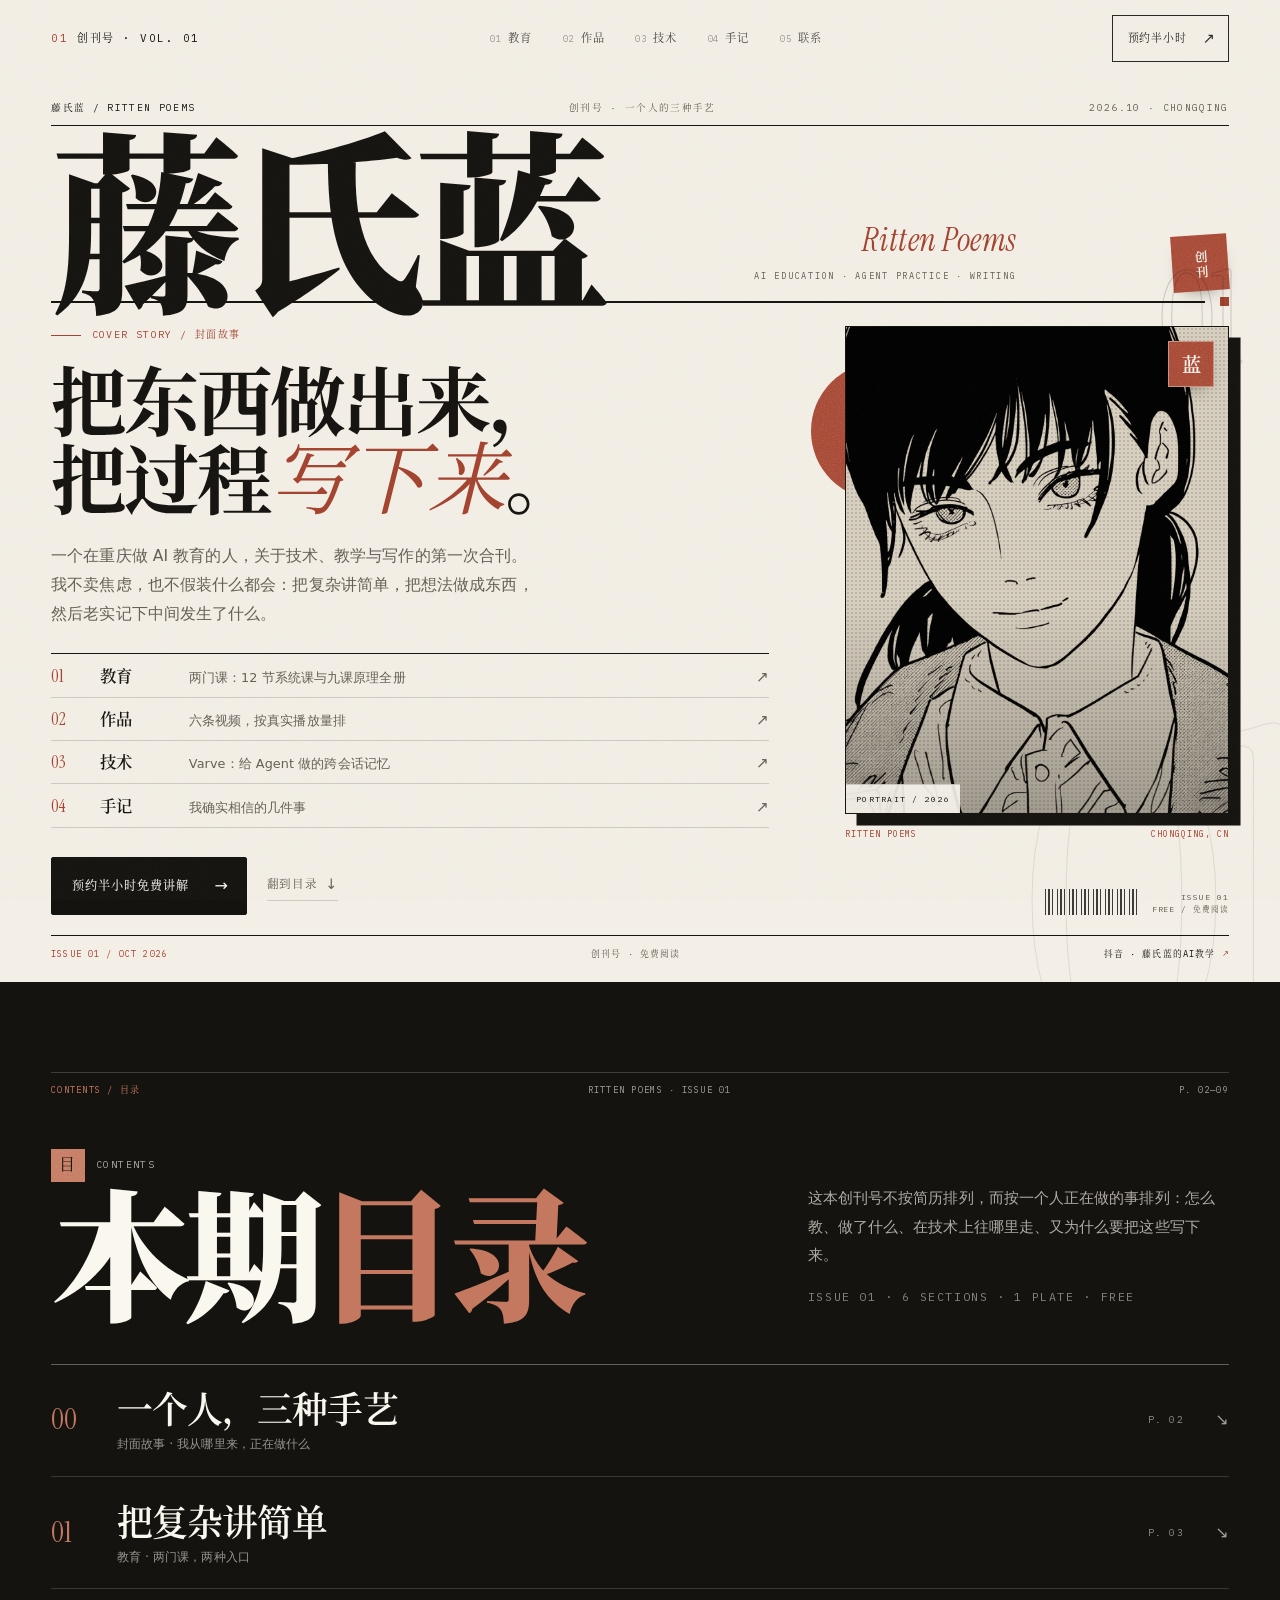
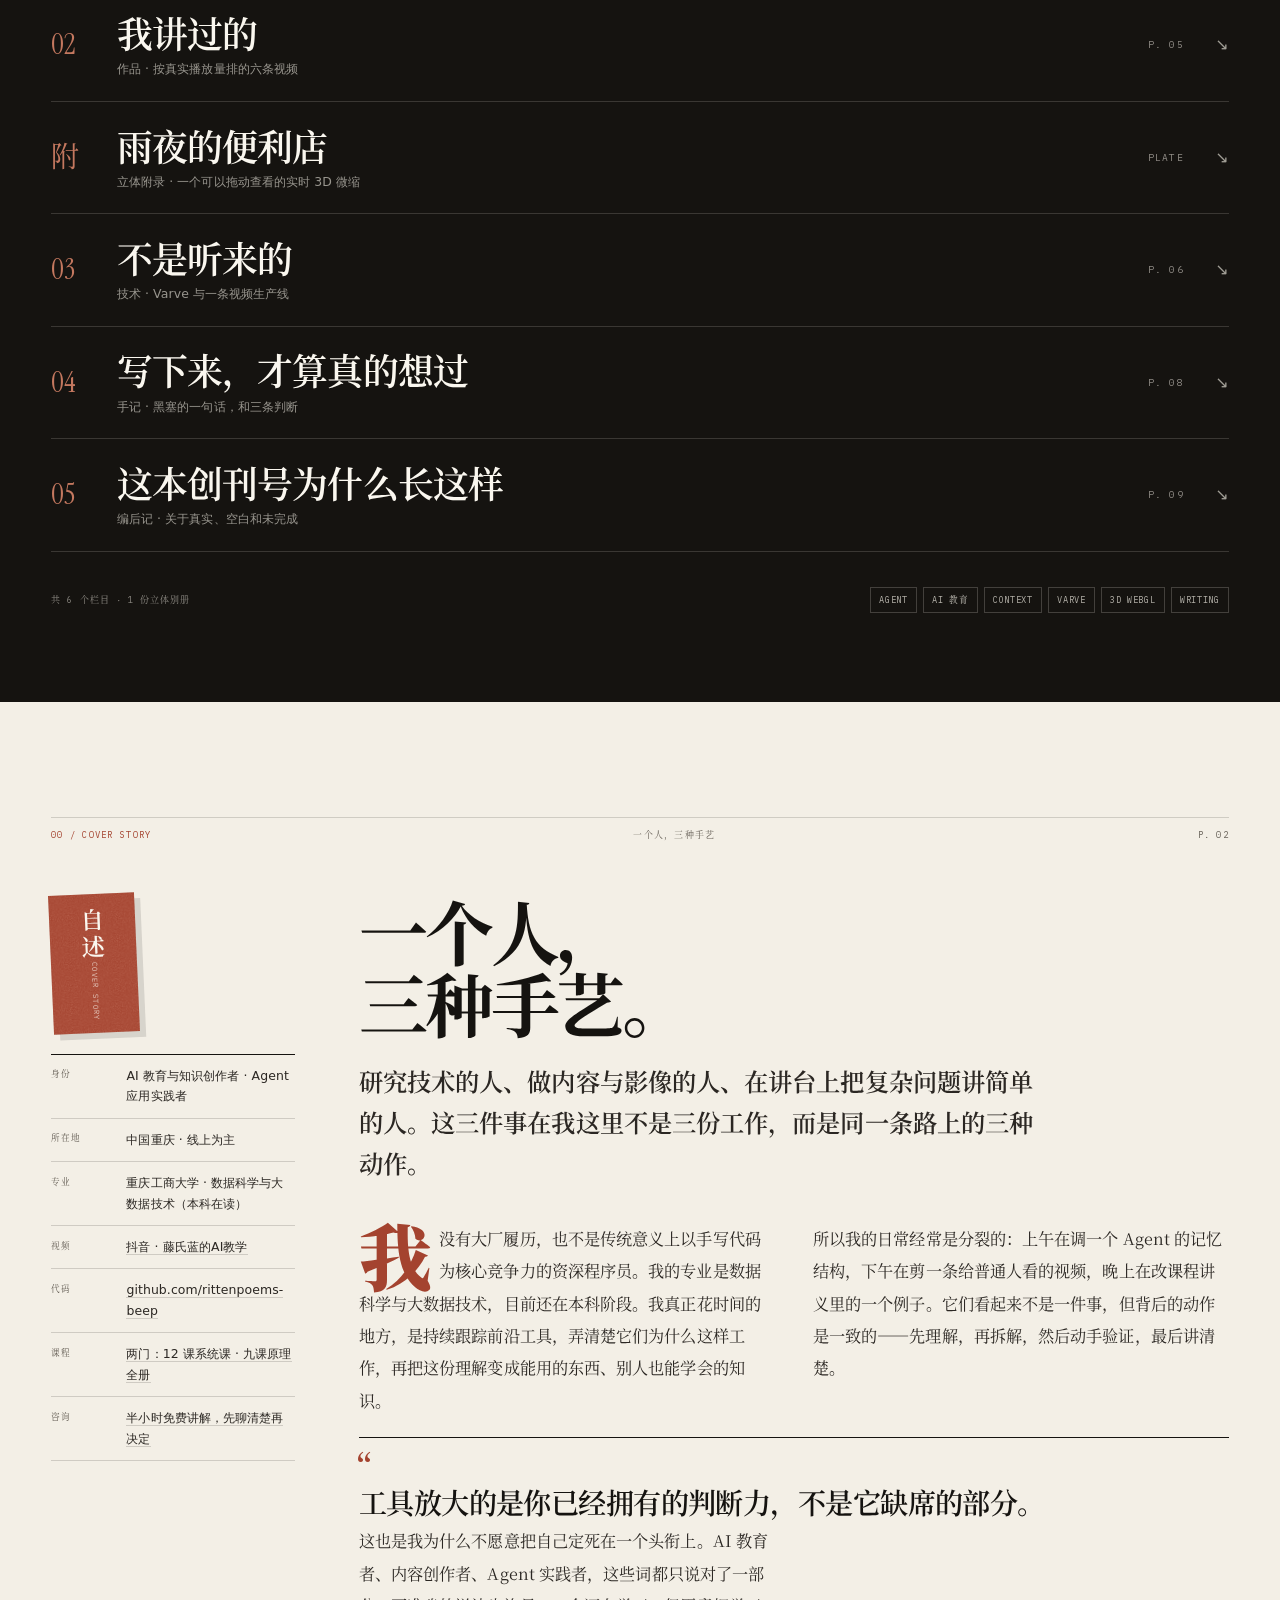
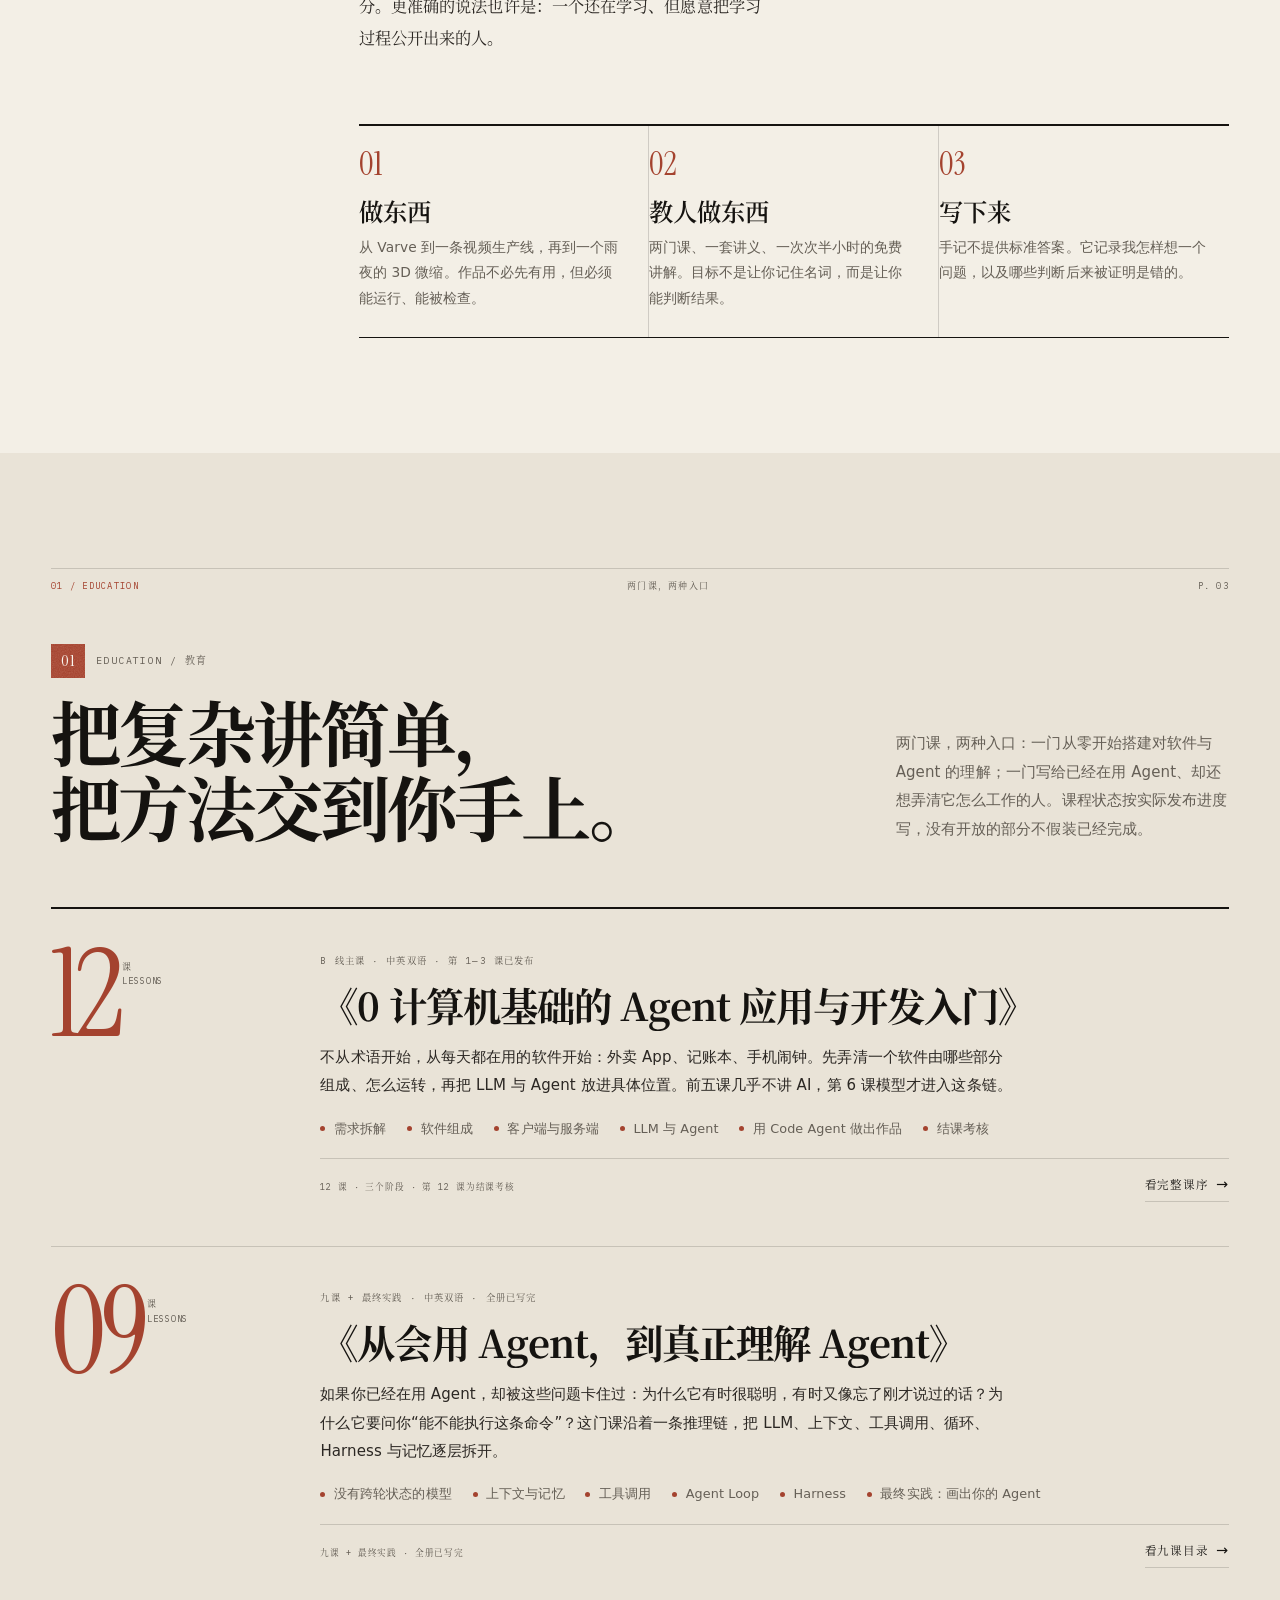
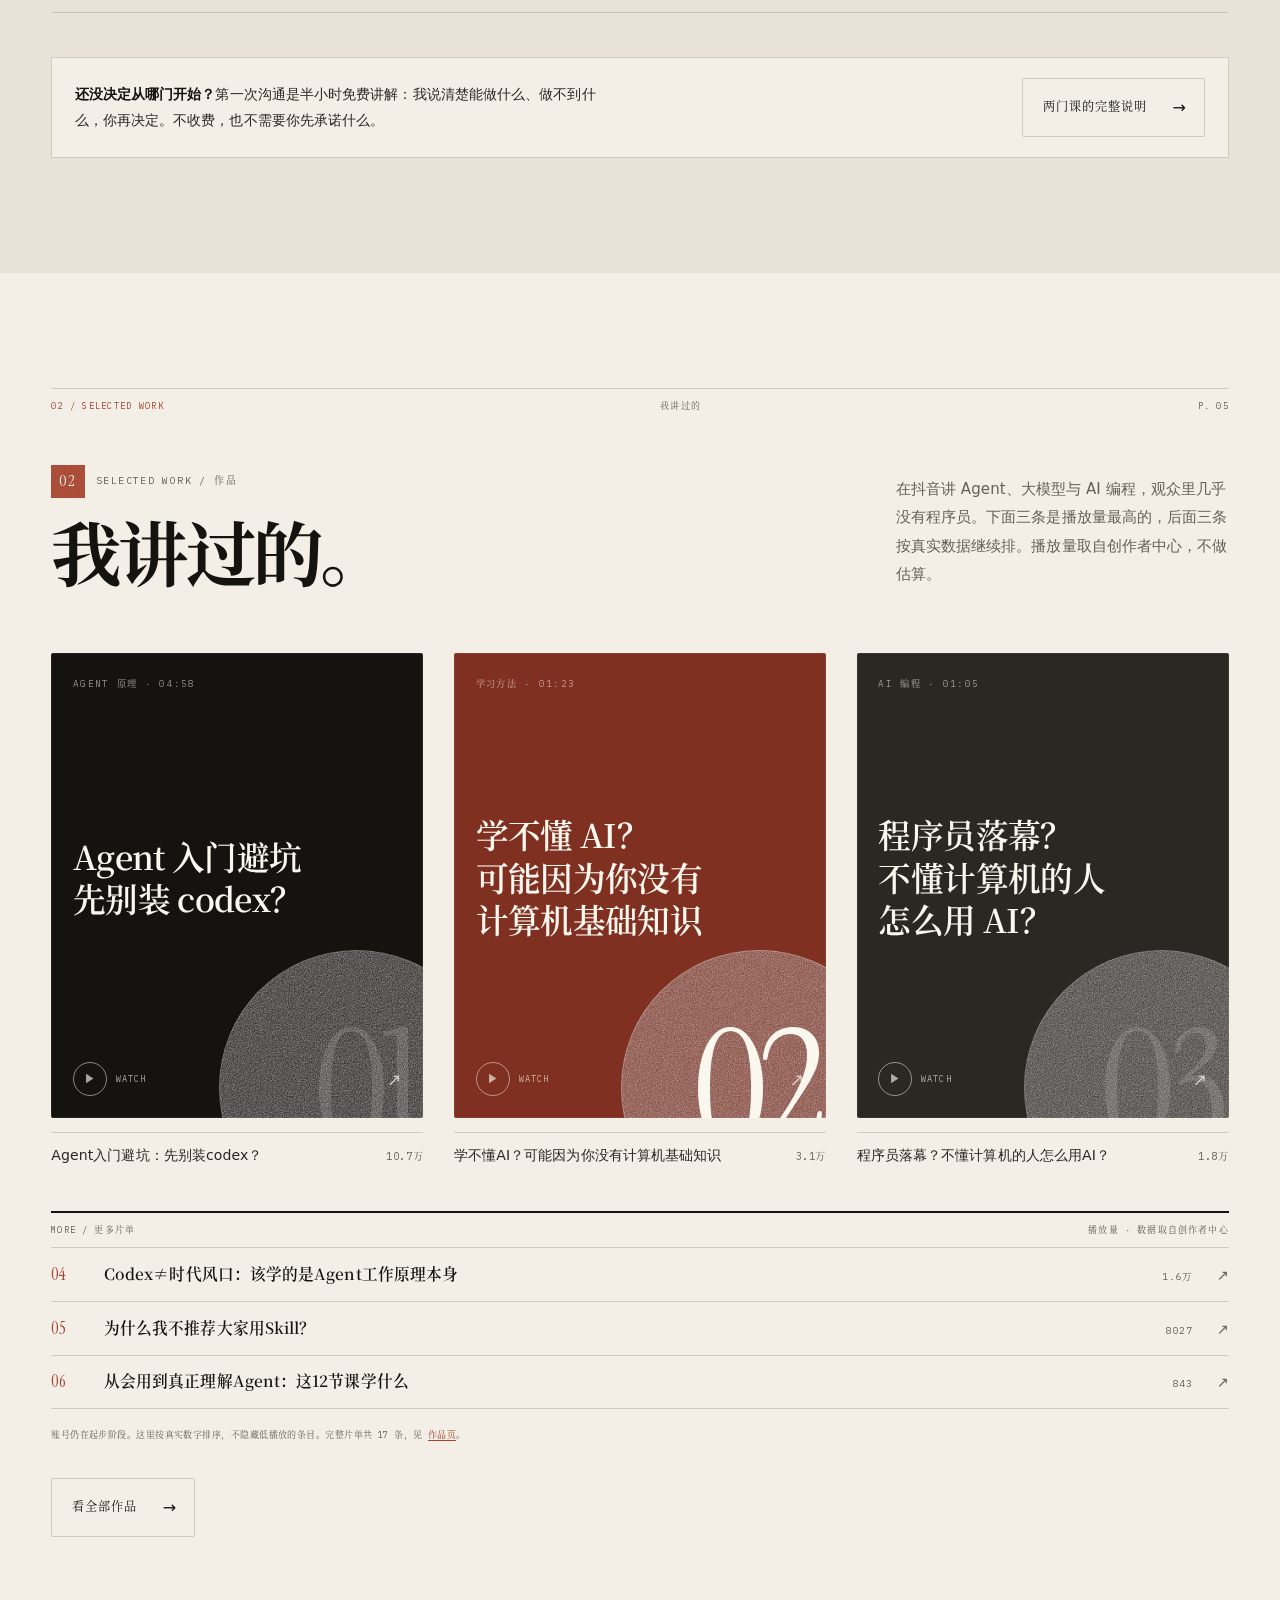
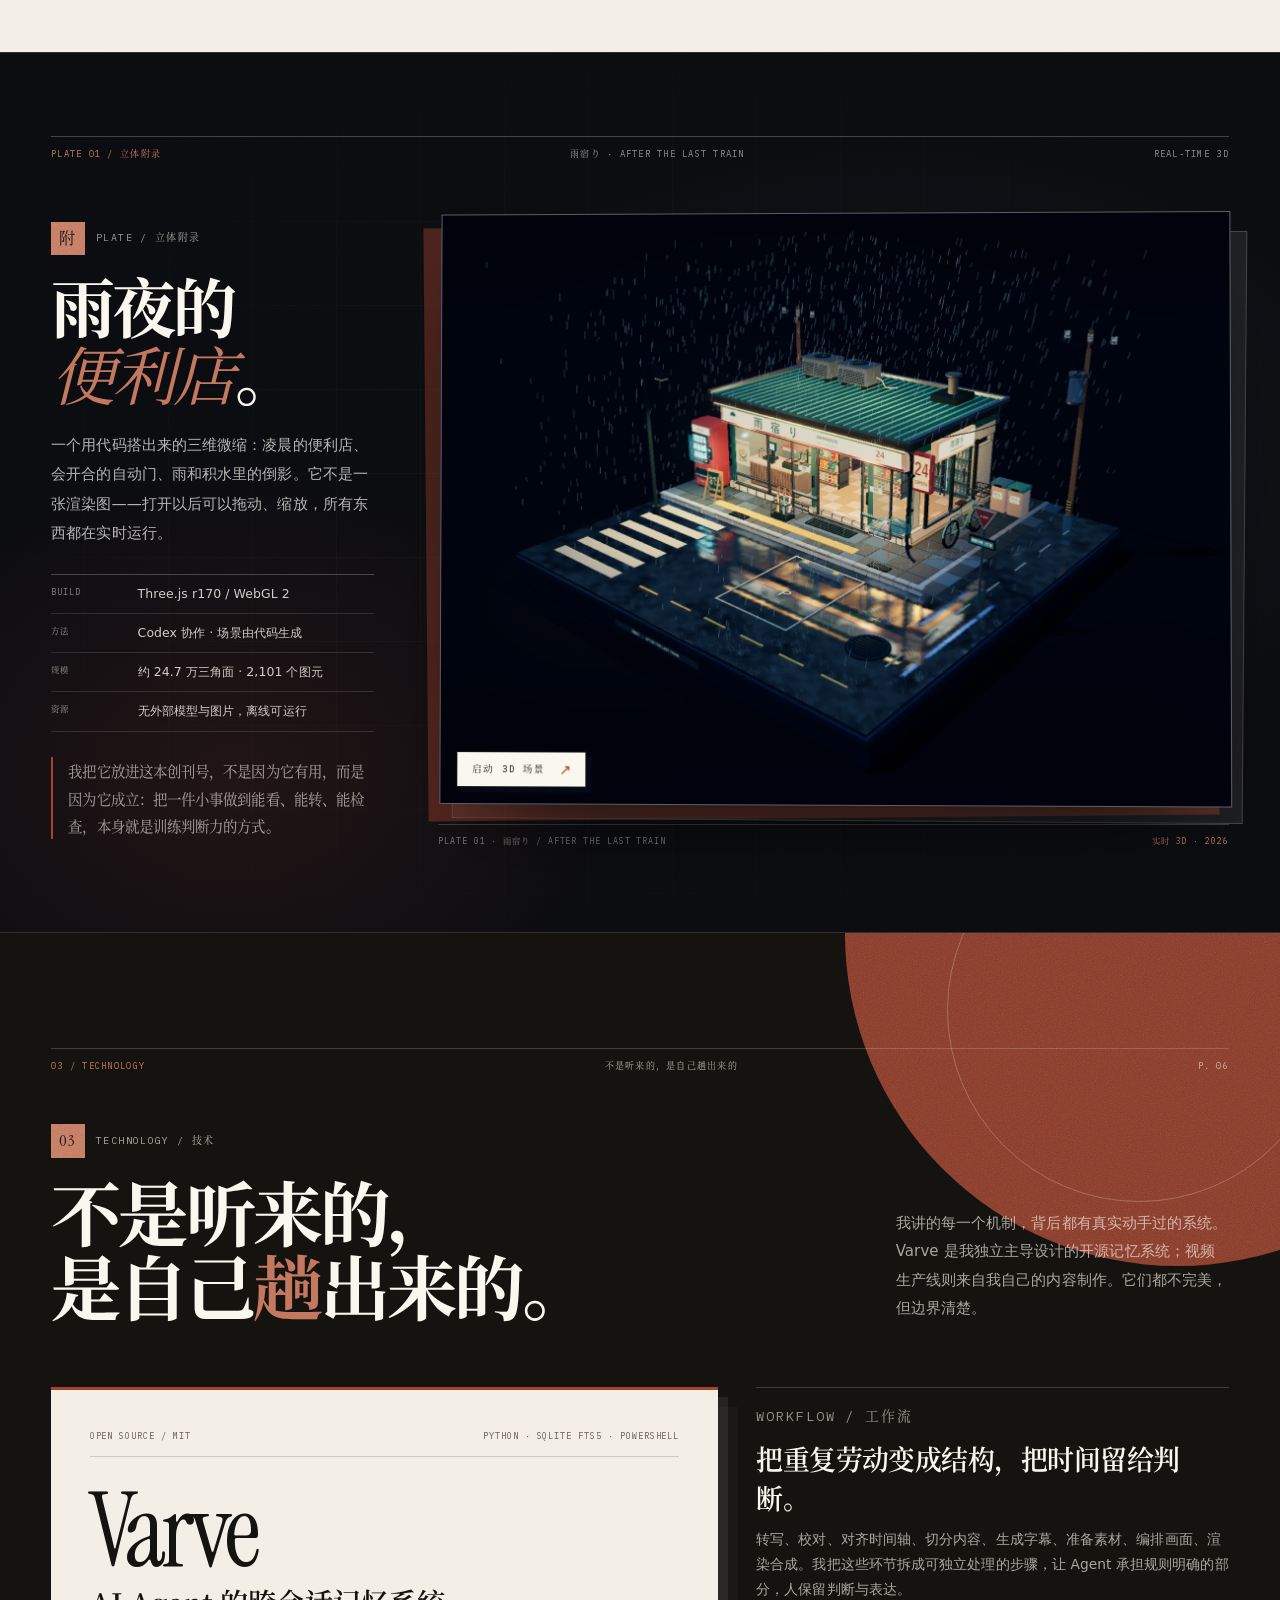
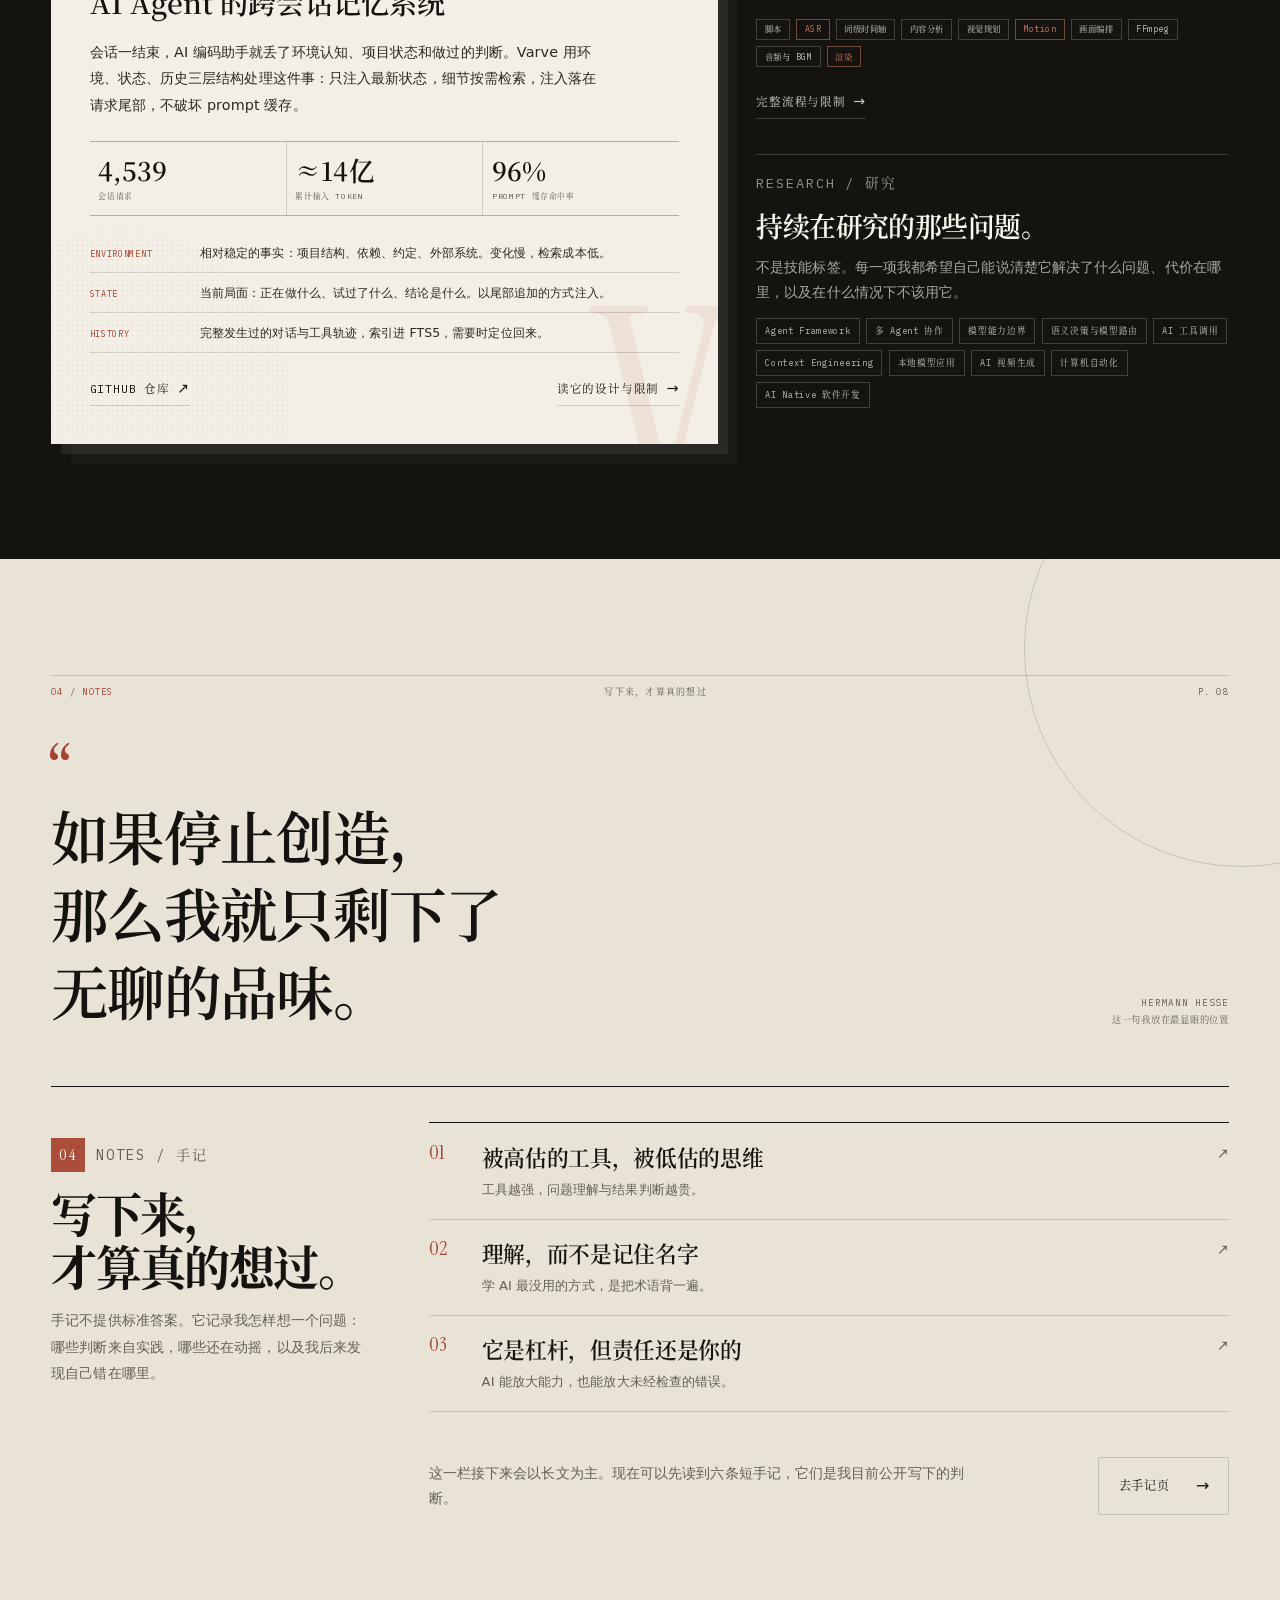
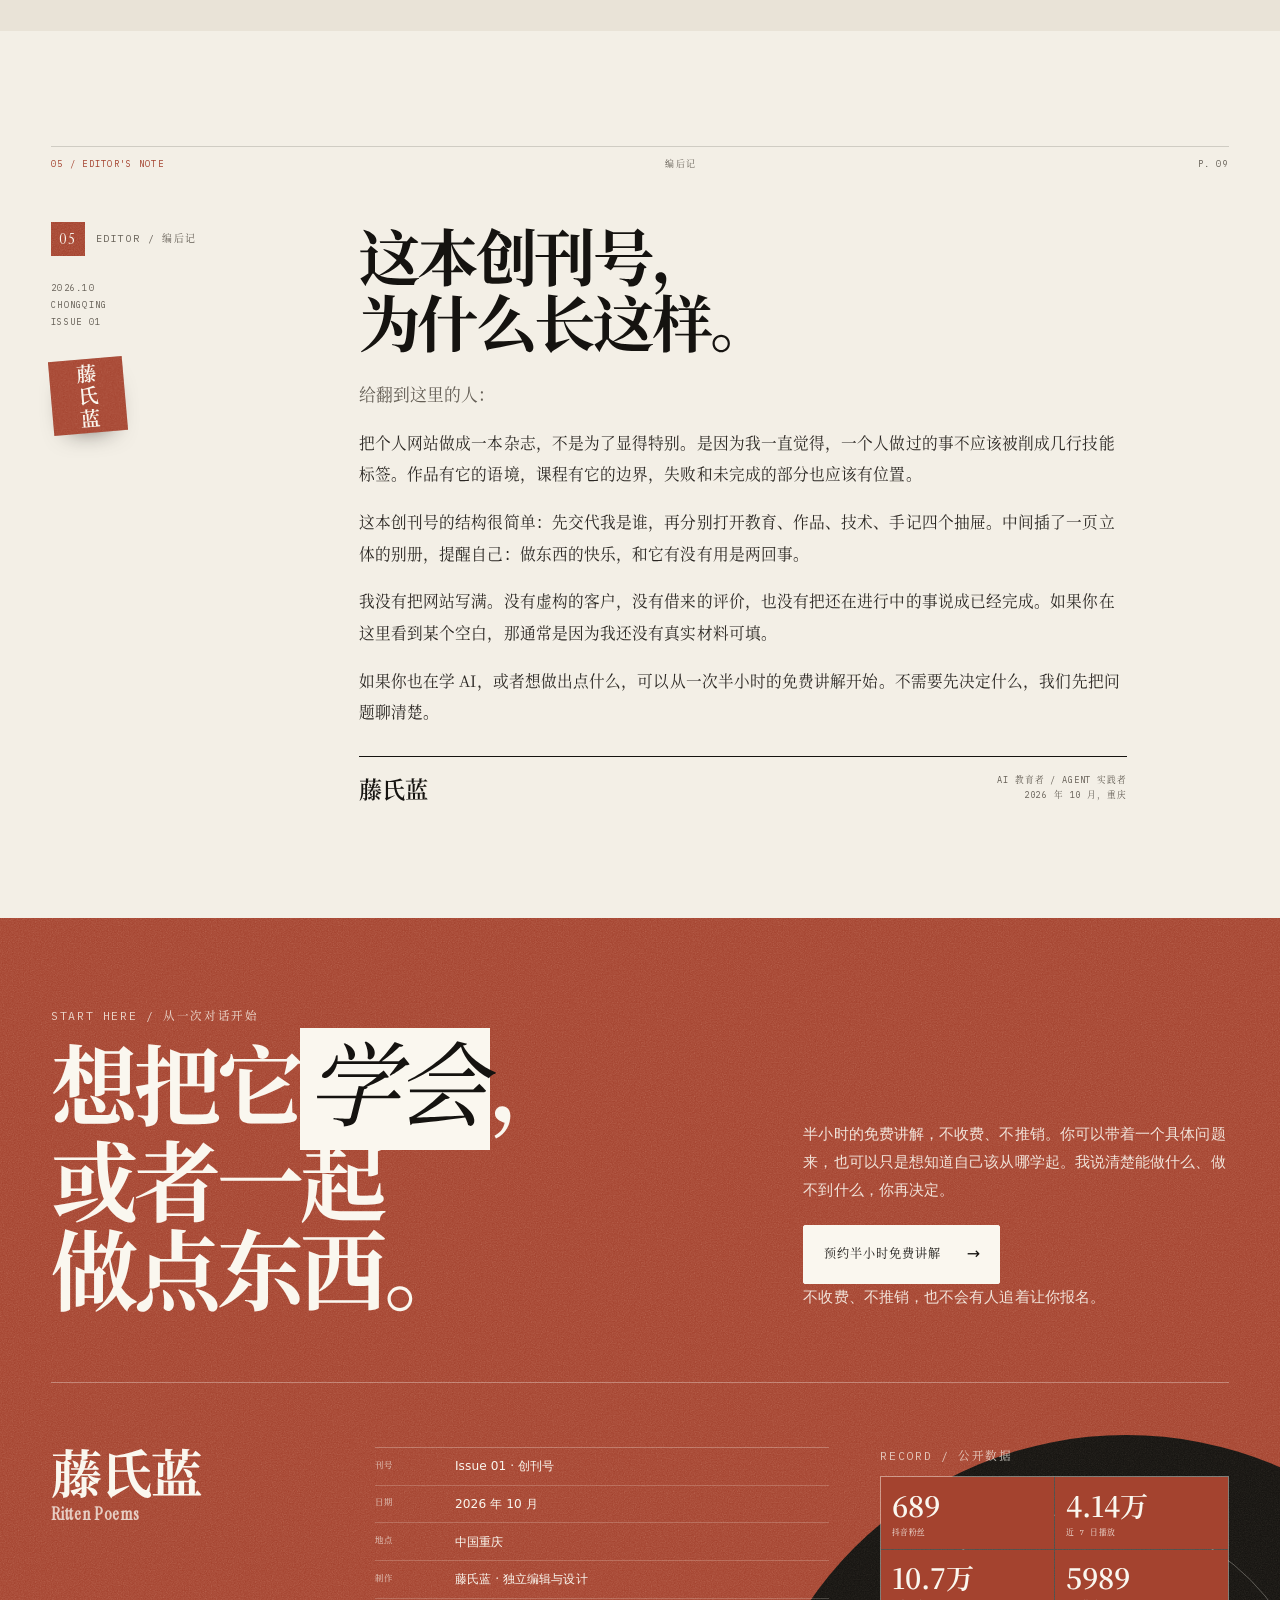
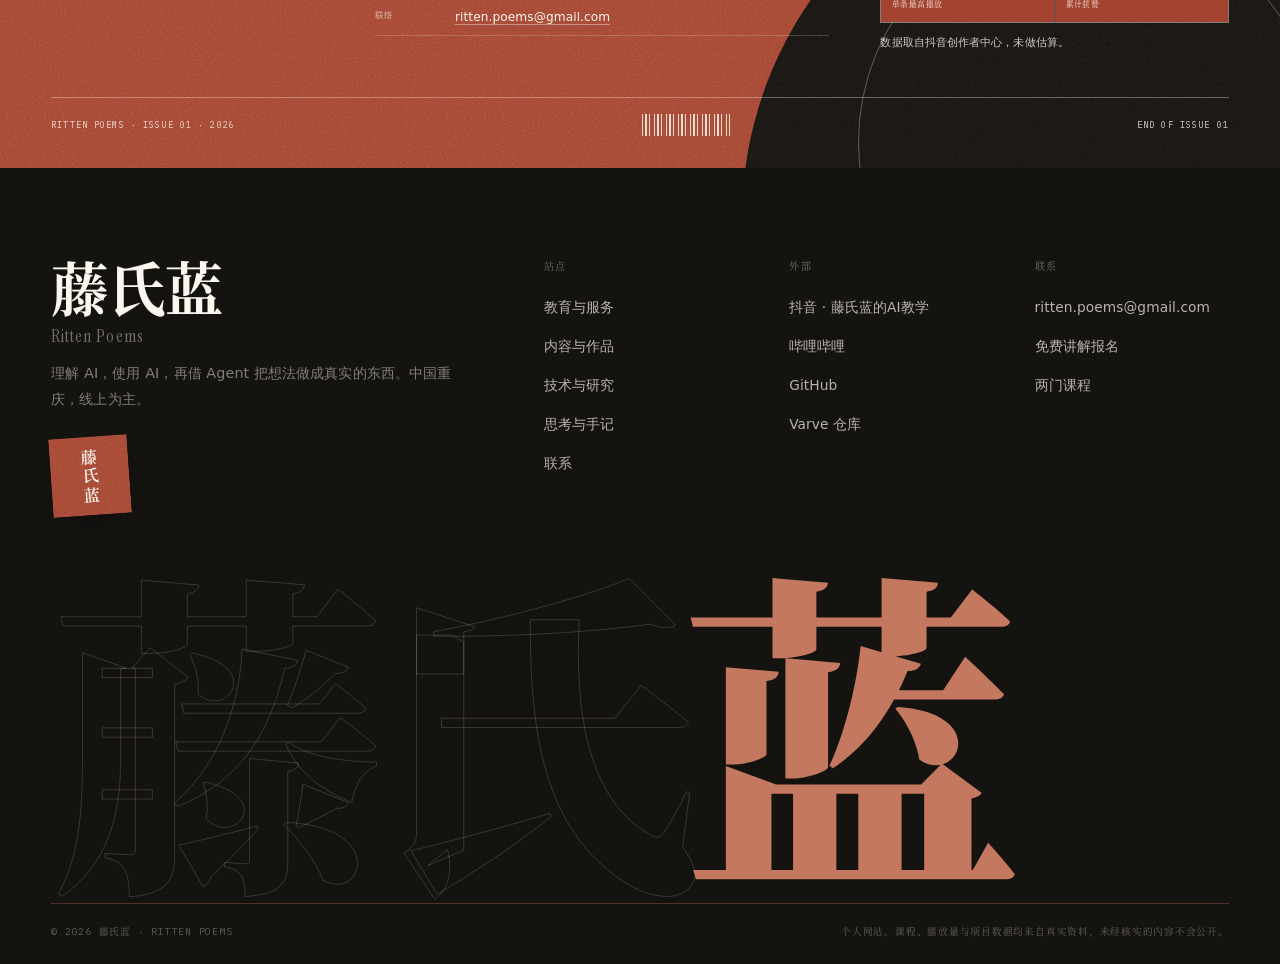
==== web/index.html @ f220463d "创刊号上线：公开站点源码、字体工程与制作方法论" ====
<!DOCTYPE html>
<html lang="zh-CN">
<head>
<meta charset="utf-8">
<meta name="viewport" content="width=device-width, initial-scale=1">
<title>藤氏蓝 · 创刊号｜把东西做出来，把过程写下来</title>
<meta name="description" content="藤氏蓝（Ritten Poems）创刊号：一个在重庆做 AI 教育的人，关于技术、教学与写作的第一次合刊。两门 Agent 课程、真实作品、开源记忆系统 Varve，以及一个可以拖动查看的 3D 微缩别册。">
<meta name="theme-color" content="#f3efe6">
<meta property="og:title" content="藤氏蓝 · 创刊号｜把东西做出来，把过程写下来">
<meta property="og:description" content="技术、教学与写作的第一次合刊。免费阅读。">
<meta property="og:type" content="website">
<link rel="icon" href="favicon.svg" type="image/svg+xml">
<link rel="stylesheet" href="css/site.css">
<link rel="stylesheet" href="css/issue.css">
<script>document.documentElement.className += " js";</script>
<script src="js/site.js" defer></script>
</head>
<body data-issue="01">

<a class="skip" href="#main">跳到正文</a>
<div class="progress" data-progress aria-hidden="true"></div>

<header class="site-head" data-head>
  <div class="site-head__in">
    <span class="site-head__issue" aria-hidden="true"><b>01</b><span>创刊号 · Vol. 01</span></span>
    <a class="wordmark" href="index.html" aria-label="藤氏蓝 · Ritten Poems 首页">
      <svg class="wordmark__mark" viewBox="0 0 64 64" aria-hidden="true"><rect width="64" height="64" fill="#151310"/><rect x="12" y="19" width="40" height="4" fill="#f3efe6"/><rect x="12" y="29" width="30" height="4" fill="#c4785f"/><rect x="12" y="39" width="20" height="4" fill="#c4785f"/><circle cx="48" cy="45" r="5" fill="#a4432f"/></svg>
      <span class="wordmark__txt"><span class="wordmark__cn">藤氏蓝</span><span class="wordmark__en">Ritten Poems</span></span>
    </a>
    <nav class="nav" aria-label="主导航">
      <a href="teach.html"><i>01</i>教育</a>
      <a href="works.html"><i>02</i>作品</a>
      <a href="tech.html"><i>03</i>技术</a>
      <a href="notes.html"><i>04</i>手记</a>
      <a href="contact.html"><i>05</i>联系</a>
    </nav>
    <a class="head-cta" href="contact.html#free">预约半小时 <span class="arw">↗</span></a>
    <button class="nav__toggle" data-nav-toggle aria-expanded="false" aria-controls="mobile-menu"><span></span><span class="nav__toggle-label">目录</span></button>
  </div>
</header>

<div class="mobile-menu" id="mobile-menu" aria-hidden="true">
  <nav aria-label="移动端导航">
    <a class="mm-link" href="teach.html"><i>01</i>教育与服务</a>
    <a class="mm-link" href="works.html"><i>02</i>内容与作品</a>
    <a class="mm-link" href="tech.html"><i>03</i>技术与研究</a>
    <a class="mm-link" href="notes.html"><i>04</i>思考与手记</a>
    <a class="mm-link" href="contact.html"><i>05</i>联系</a>
  </nav>
  <div class="mobile-menu__foot mono">
    <span>Chongqing, CN</span>
    <a href="contact.html#free">预约免费讲解 ↗</a>
  </div>
</div>

<main id="main">

  <!-- ================= COVER ================= -->
  <section class="issue-cover" aria-label="创刊号封面" data-cover>
    <span class="issue-cover__ghost" aria-hidden="true" data-cover-ghost>01</span>
    <span class="issue-cover__spine" aria-hidden="true">Ritten Poems · Issue 01 · Chongqing · AI Education · Agent Practice</span>
    <div class="shell">
      <div class="issue-cover__in">
        <div class="issue-cover__top">
          <span>藤氏蓝 / Ritten Poems</span>
          <span class="issue-cover__top-mid">创刊号 · 一个人的三种手艺</span>
          <span>2026.10 · Chongqing</span>
        </div>

        <div class="issue-cover__masthead">
          <span class="issue-cover__name">藤氏蓝</span>
          <div class="issue-cover__latin">
            <em>Ritten Poems</em>
            <span>AI Education · Agent Practice · Writing</span>
          </div>
          <span class="issue-cover__seal" aria-hidden="true">创刊</span>
        </div>

        <div class="issue-cover__rule" aria-hidden="true"></div>

        <div class="issue-cover__grid" data-reveal-group>
          <div class="issue-cover__copy" data-reveal>
            <p class="issue-cover__eyebrow">Cover story / 封面故事</p>
            <h1 class="issue-cover__title">把东西做出来，<br>把过程<em>写下来</em>。</h1>
            <p class="issue-cover__lead">一个在重庆做 AI 教育的人，关于技术、教学与写作的第一次合刊。我不卖焦虑，也不假装什么都会：把复杂讲简单，把想法做成东西，然后老实记下中间发生了什么。</p>
          </div>

          <aside class="issue-cover__aside" data-reveal>
            <figure class="issue-cover__portrait">
              <span class="issue-cover__portrait-no" aria-hidden="true">01</span>
              <div class="issue-cover__frame">
                <img src="assets/avatar.jpg" alt="藤氏蓝的黑白漫画风格头像" width="720" height="720" fetchpriority="high" decoding="async">
                <span class="issue-cover__portrait-seal" aria-hidden="true">蓝</span>
                <span class="issue-cover__portrait-tag">Portrait / 2026</span>
              </div>
              <figcaption><span>Ritten Poems</span><span>Chongqing, CN</span></figcaption>
            </figure>
            <div class="issue-cover__barcode" aria-hidden="true">
              <span class="bars"></span>
              <span class="no">Issue 01<br>Free / 免费阅读</span>
            </div>
          </aside>

          <div class="issue-cover__lines" data-reveal>
            <a class="cover-line" href="#teaching">
              <span>01</span><strong>教育</strong><em>两门课：12 节系统课与九课原理全册</em><b>↗</b>
            </a>
            <a class="cover-line" href="#works">
              <span>02</span><strong>作品</strong><em>六条视频，按真实播放量排</em><b>↗</b>
            </a>
            <a class="cover-line" href="#tech">
              <span>03</span><strong>技术</strong><em>Varve：给 Agent 做的跨会话记忆</em><b>↗</b>
            </a>
            <a class="cover-line" href="#notes">
              <span>04</span><strong>手记</strong><em>我确实相信的几件事</em><b>↗</b>
            </a>
          </div>

          <div class="issue-cover__actions" data-reveal>
            <a class="btn" href="contact.html#free">预约半小时免费讲解 <span class="arw">→</span></a>
            <a class="txtlink" href="#contents">翻到目录 <span class="arw">↓</span></a>
          </div>
        </div>

        <div class="issue-cover__foot">
          <span>Issue 01 / Oct 2026</span>
          <span class="issue-cover__foot-mid">创刊号 · 免费阅读</span>
          <a href="https://www.douyin.com/user/MS4wLjABAAAA21GorSYDQlH0wF6z7R6nnLK7dC2-dkVyIxDOVbX0vnaSavxGAOLrkOw1Rs21O1Dj" target="_blank" rel="noopener">抖音 · 藤氏蓝的AI教学 <i>↗</i></a>
        </div>
      </div>
    </div>
  </section>

  <!-- ================= CONTENTS ================= -->
  <section class="section section--ink issue-contents" id="contents">
    <div class="shell">
      <div class="issue-folio"><span>Contents / 目录</span><span>Ritten Poems · Issue 01</span><span>P. 02—09</span></div>

      <div class="issue-contents__head">
        <div>
          <p class="issue-label"><span>目</span>Contents</p>
          <h2 class="issue-contents__title">本期<span>目录</span></h2>
        </div>
        <p class="issue-contents__note">这本创刊号不按简历排列，而按一个人正在做的事排列：怎么教、做了什么、在技术上往哪里走、又为什么要把这些写下来。
          <span class="mono">Issue 01 · 6 sections · 1 plate · Free</span>
        </p>
      </div>

      <nav class="issue-toc" aria-label="本期目录">
        <a class="issue-toc__row" href="#about">
          <span class="issue-toc__no">00</span>
          <span class="issue-toc__body"><strong>一个人，三种手艺</strong><em>封面故事 · 我从哪里来，正在做什么</em></span>
          <span class="issue-toc__page">P. 02</span><span class="issue-toc__arw">↘</span>
        </a>
        <a class="issue-toc__row" href="#teaching">
          <span class="issue-toc__no">01</span>
          <span class="issue-toc__body"><strong>把复杂讲简单</strong><em>教育 · 两门课，两种入口</em></span>
          <span class="issue-toc__page">P. 03</span><span class="issue-toc__arw">↘</span>
        </a>
        <a class="issue-toc__row" href="#works">
          <span class="issue-toc__no">02</span>
          <span class="issue-toc__body"><strong>我讲过的</strong><em>作品 · 按真实播放量排的六条视频</em></span>
          <span class="issue-toc__page">P. 05</span><span class="issue-toc__arw">↘</span>
        </a>
        <a class="issue-toc__row" href="#plate">
          <span class="issue-toc__no">附</span>
          <span class="issue-toc__body"><strong>雨夜的便利店</strong><em>立体附录 · 一个可以拖动查看的实时 3D 微缩</em></span>
          <span class="issue-toc__page">PLATE</span><span class="issue-toc__arw">↘</span>
        </a>
        <a class="issue-toc__row" href="#tech">
          <span class="issue-toc__no">03</span>
          <span class="issue-toc__body"><strong>不是听来的</strong><em>技术 · Varve 与一条视频生产线</em></span>
          <span class="issue-toc__page">P. 06</span><span class="issue-toc__arw">↘</span>
        </a>
        <a class="issue-toc__row" href="#notes">
          <span class="issue-toc__no">04</span>
          <span class="issue-toc__body"><strong>写下来，才算真的想过</strong><em>手记 · 黑塞的一句话，和三条判断</em></span>
          <span class="issue-toc__page">P. 08</span><span class="issue-toc__arw">↘</span>
        </a>
        <a class="issue-toc__row" href="#editor">
          <span class="issue-toc__no">05</span>
          <span class="issue-toc__body"><strong>这本创刊号为什么长这样</strong><em>编后记 · 关于真实、空白和未完成</em></span>
          <span class="issue-toc__page">P. 09</span><span class="issue-toc__arw">↘</span>
        </a>
      </nav>

      <div class="issue-contents__foot">
        <span>共 6 个栏目 · 1 份立体别册</span>
        <ul class="issue-tags" aria-label="本期关键词">
          <li>Agent</li><li>AI 教育</li><li>Context</li><li>Varve</li><li>3D WebGL</li><li>Writing</li>
        </ul>
      </div>
    </div>
  </section>

  <!-- ================= COVER STORY ================= -->
  <section class="section issue-story" id="about">
    <div class="shell">
      <div class="issue-folio"><span>00 / Cover story</span><span>一个人，三种手艺</span><span>P. 02</span></div>

      <div class="issue-story__grid">
        <aside class="issue-story__side">
          <div class="issue-story__tag" aria-hidden="true"><span>自述</span><i>COVER STORY</i></div>
          <dl class="issue-story__facts">
            <div><dt>身份</dt><dd>AI 教育与知识创作者 · Agent 应用实践者</dd></div>
            <div><dt>所在地</dt><dd>中国重庆 · 线上为主</dd></div>
            <div><dt>专业</dt><dd>重庆工商大学 · 数据科学与大数据技术（本科在读）</dd></div>
            <div><dt>视频</dt><dd><a href="https://www.douyin.com/user/MS4wLjABAAAA21GorSYDQlH0wF6z7R6nnLK7dC2-dkVyIxDOVbX0vnaSavxGAOLrkOw1Rs21O1Dj" target="_blank" rel="noopener">抖音 · 藤氏蓝的AI教学</a></dd></div>
            <div><dt>代码</dt><dd><a href="https://github.com/rittenpoems-beep" target="_blank" rel="noopener">github.com/rittenpoems-beep</a></dd></div>
            <div><dt>课程</dt><dd><a href="teach.html#course">两门：12 课系统课 · 九课原理全册</a></dd></div>
            <div><dt>咨询</dt><dd><a href="contact.html#free">半小时免费讲解，先聊清楚再决定</a></dd></div>
          </dl>
        </aside>

        <div class="issue-story__main">
          <h2>一个人，<br>三种手艺。</h2>
          <p class="issue-story__lead">研究技术的人、做内容与影像的人、在讲台上把复杂问题讲简单的人。这三件事在我这里不是三份工作，而是同一条路上的三种动作。</p>

          <div class="issue-story__body">
            <p>我没有大厂履历，也不是传统意义上以手写代码为核心竞争力的资深程序员。我的专业是数据科学与大数据技术，目前还在本科阶段。我真正花时间的地方，是持续跟踪前沿工具，弄清楚它们为什么这样工作，再把这份理解变成能用的东西、别人也能学会的知识。</p>
            <p>所以我的日常经常是分裂的：上午在调一个 Agent 的记忆结构，下午在剪一条给普通人看的视频，晚上在改课程讲义里的一个例子。它们看起来不是一件事，但背后的动作是一致的——先理解，再拆解，然后动手验证，最后讲清楚。</p>
            <blockquote>工具放大的是你已经拥有的判断力，不是它缺席的部分。</blockquote>
            <p>这也是我为什么不愿意把自己定死在一个头衔上。AI 教育者、内容创作者、Agent 实践者，这些词都只说对了一部分。更准确的说法也许是：一个还在学习、但愿意把学习过程公开出来的人。</p>
          </div>

          <div class="issue-story__crafts">
            <div class="craft">
              <span>01</span>
              <h3>做东西</h3>
              <p>从 Varve 到一条视频生产线，再到一个雨夜的 3D 微缩。作品不必先有用，但必须能运行、能被检查。</p>
            </div>
            <div class="craft">
              <span>02</span>
              <h3>教人做东西</h3>
              <p>两门课、一套讲义、一次次半小时的免费讲解。目标不是让你记住名词，而是让你能判断结果。</p>
            </div>
            <div class="craft">
              <span>03</span>
              <h3>写下来</h3>
              <p>手记不提供标准答案。它记录我怎样想一个问题，以及哪些判断后来被证明是错的。</p>
            </div>
          </div>
        </div>
      </div>
    </div>
  </section>

  <!-- ================= EDUCATION ================= -->
  <section class="section issue-teaching" id="teaching">
    <div class="shell">
      <div class="issue-folio"><span>01 / Education</span><span>两门课，两种入口</span><span>P. 03</span></div>

      <div class="issue-section-head">
        <div>
          <p class="issue-label"><span>01</span>Education / 教育</p>
          <h2>把复杂讲简单，<br>把方法交到你手上。</h2>
        </div>
        <p class="issue-section-head__note">两门课，两种入口：一门从零开始搭建对软件与 Agent 的理解；一门写给已经在用 Agent、却还想弄清它怎么工作的人。课程状态按实际发布进度写，没有开放的部分不假装已经完成。</p>
      </div>

      <div class="issue-courses">
        <article class="issue-course">
          <div class="issue-course__no">12<i>课<br>LESSONS</i></div>
          <div class="issue-course__body">
            <p class="issue-course__meta">B 线主课 · 中英双语 · 第 1—3 课已发布</p>
            <h3>《0 计算机基础的 Agent 应用与开发入门》</h3>
            <p>不从术语开始，从每天都在用的软件开始：外卖 App、记账本、手机闹钟。先弄清一个软件由哪些部分组成、怎么运转，再把 LLM 与 Agent 放进具体位置。前五课几乎不讲 AI，第 6 课模型才进入这条链。</p>
            <ul class="issue-course__points">
              <li>需求拆解</li><li>软件组成</li><li>客户端与服务端</li><li>LLM 与 Agent</li><li>用 Code Agent 做出作品</li><li>结课考核</li>
            </ul>
            <div class="issue-course__foot">
              <span>12 课 · 三个阶段 · 第 12 课为结课考核</span>
              <a class="txtlink" href="teach.html#course">看完整课序 <span class="arw">→</span></a>
            </div>
          </div>
        </article>

        <article class="issue-course">
          <div class="issue-course__no">09<i>课<br>LESSONS</i></div>
          <div class="issue-course__body">
            <p class="issue-course__meta">九课 + 最终实践 · 中英双语 · 全册已写完</p>
            <h3>《从会用 Agent，到真正理解 Agent》</h3>
            <p>如果你已经在用 Agent，却被这些问题卡住过：为什么它有时很聪明，有时又像忘了刚才说过的话？为什么它要问你“能不能执行这条命令”？这门课沿着一条推理链，把 LLM、上下文、工具调用、循环、Harness 与记忆逐层拆开。</p>
            <ul class="issue-course__points">
              <li>没有跨轮状态的模型</li><li>上下文与记忆</li><li>工具调用</li><li>Agent Loop</li><li>Harness</li><li>最终实践：画出你的 Agent</li>
            </ul>
            <div class="issue-course__foot">
              <span>九课 + 最终实践 · 全册已写完</span>
              <a class="txtlink" href="teach.html#course">看九课目录 <span class="arw">→</span></a>
            </div>
          </div>
        </article>
      </div>

      <div class="issue-teaching__foot">
        <p><b>还没决定从哪门开始？</b>第一次沟通是半小时免费讲解：我说清楚能做什么、做不到什么，你再决定。不收费，也不需要你先承诺什么。</p>
        <a class="btn btn--ghost" href="teach.html">两门课的完整说明 <span class="arw">→</span></a>
      </div>
    </div>
  </section>

  <!-- ================= SELECTED WORKS ================= -->
  <section class="section issue-works" id="works">
    <div class="shell">
      <div class="issue-folio"><span>02 / Selected work</span><span>我讲过的</span><span>P. 05</span></div>

      <div class="issue-section-head">
        <div>
          <p class="issue-label"><span>02</span>Selected work / 作品</p>
          <h2>我讲过的。</h2>
        </div>
        <p class="issue-section-head__note">在抖音讲 Agent、大模型与 AI 编程，观众里几乎没有程序员。下面三条是播放量最高的，后面三条按真实数据继续排。播放量取自创作者中心，不做估算。</p>
      </div>

      <div class="shots" data-reveal-group>
        <a class="shot" href="https://www.douyin.com/video/7686054890661104905" target="_blank" rel="noopener" data-reveal>
          <div class="shot__frame">
            <div class="shot__top"><span>Agent 原理 · 04:58</span></div>
            <span class="shot__no" aria-hidden="true">01</span>
            <span class="shot__big">Agent 入门避坑<br>先别装 codex？</span>
            <div class="shot__bottom"><span class="shot__play"><i>▶</i>Watch</span><span class="shot__arrow">↗</span></div>
          </div>
          <div class="shot__meta"><span class="shot__title">Agent入门避坑：先别装codex？</span><span class="shot__views">10.7万</span></div>
        </a>
        <a class="shot" href="https://www.douyin.com/video/7694266442317470054" target="_blank" rel="noopener" data-reveal>
          <div class="shot__frame">
            <div class="shot__top"><span>学习方法 · 01:23</span></div>
            <span class="shot__no" aria-hidden="true">02</span>
            <span class="shot__big">学不懂 AI？<br>可能因为你没有<br>计算机基础知识</span>
            <div class="shot__bottom"><span class="shot__play"><i>▶</i>Watch</span><span class="shot__arrow">↗</span></div>
          </div>
          <div class="shot__meta"><span class="shot__title">学不懂AI？可能因为你没有计算机基础知识</span><span class="shot__views">3.1万</span></div>
        </a>
        <a class="shot" href="https://www.douyin.com/video/7691309346407660169" target="_blank" rel="noopener" data-reveal>
          <div class="shot__frame">
            <div class="shot__top"><span>AI 编程 · 01:05</span></div>
            <span class="shot__no" aria-hidden="true">03</span>
            <span class="shot__big">程序员落幕？<br>不懂计算机的人<br>怎么用 AI？</span>
            <div class="shot__bottom"><span class="shot__play"><i>▶</i>Watch</span><span class="shot__arrow">↗</span></div>
          </div>
          <div class="shot__meta"><span class="shot__title">程序员落幕？不懂计算机的人怎么用AI？</span><span class="shot__views">1.8万</span></div>
        </a>
      </div>

      <div class="issue-works__index">
        <div class="issue-works__index-head"><span>More / 更多片单</span><span>播放量 · 数据取自创作者中心</span></div>
        <a class="issue-works__row" href="https://www.douyin.com/video/7688700197710384393" target="_blank" rel="noopener">
          <span>04</span><strong>Codex≠时代风口：该学的是Agent工作原理本身</strong><em>1.6万</em><b>↗</b>
        </a>
        <a class="issue-works__row" href="https://www.douyin.com/video/7692419344051961243" target="_blank" rel="noopener">
          <span>05</span><strong>为什么我不推荐大家用Skill？</strong><em>8027</em><b>↗</b>
        </a>
        <a class="issue-works__row" href="https://www.douyin.com/video/7696886559978687785" target="_blank" rel="noopener">
          <span>06</span><strong>从会用到真正理解Agent：这12节课学什么</strong><em>843</em><b>↗</b>
        </a>
      </div>

      <p class="issue-works__note">账号仍在起步阶段。这里按真实数字排序，不隐藏低播放的条目。完整片单共 17 条，见 <a href="works.html">作品页</a>。</p>
      <p class="issue-works__all"><a class="btn btn--ghost" href="works.html">看全部作品 <span class="arw">→</span></a></p>
    </div>
  </section>

  <!-- ================= PLATE / 3D INSERT ================= -->
  <section class="issue-plate" id="plate" aria-labelledby="plate-title">
    <div class="shell">
      <div class="issue-folio"><span>Plate 01 / 立体附录</span><span>雨宿り · After the last train</span><span>Real-time 3D</span></div>

      <div class="issue-plate__grid">
        <div class="issue-plate__copy">
          <p class="issue-label"><span>附</span>Plate / 立体附录</p>
          <h2 id="plate-title">雨夜的<br><em>便利店</em>。</h2>
          <p class="issue-plate__lead">一个用代码搭出来的三维微缩：凌晨的便利店、会开合的自动门、雨和积水里的倒影。它不是一张渲染图——打开以后可以拖动、缩放，所有东西都在实时运行。</p>
          <dl class="issue-plate__facts">
            <div><dt>Build</dt><dd>Three.js r170 / WebGL 2</dd></div>
            <div><dt>方法</dt><dd>Codex 协作 · 场景由代码生成</dd></div>
            <div><dt>规模</dt><dd>约 24.7 万三角面 · 2,101 个图元</dd></div>
            <div><dt>资源</dt><dd>无外部模型与图片，离线可运行</dd></div>
          </dl>
          <p class="issue-plate__note">我把它放进这本创刊号，不是因为它有用，而是因为它成立：把一件小事做到能看、能转、能检查，本身就是训练判断力的方式。</p>
        </div>

        <figure class="issue-plate__plate">
          <div class="issue-plate__media">
            <div class="issue-plate__stage" data-plate-stage>
              <img class="issue-plate__poster" src="assets/plate/after-the-last-train.jpg" alt="雨夜便利店的三维微缩场景：霓虹招牌、湿漉漉的路面、自行车与自动门" width="1600" height="1200" loading="lazy" decoding="async">
              <iframe class="issue-plate__frame" data-plate-frame data-src="assets/plate/after-the-last-train.html" title="雨夜的便利店：可交互的实时三维微缩场景" scrolling="no" allow="fullscreen"></iframe>
              <span class="issue-plate__live">Live / WebGL</span>
              <a class="issue-plate__start" href="assets/plate/after-the-last-train.html" target="_blank" rel="noopener" data-plate-start aria-expanded="false">启动 3D 场景 <i>↗</i></a>
              <button class="issue-plate__stop" type="button" data-plate-stop>退出模型 ×</button>
              <span class="issue-plate__drag" aria-hidden="true">拖动旋转 · 滚轮缩放 · 右键平移</span>
              <p class="sr-only" data-plate-status aria-live="polite"></p>
            </div>
          </div>
          <figcaption class="issue-plate__cap">
            <span>Plate 01 · 雨宿り / After the last train</span>
            <span>实时 3D · 2026</span>
          </figcaption>
        </figure>
      </div>
    </div>
  </section>

  <!-- ================= TECHNOLOGY ================= -->
  <section class="section section--ink issue-tech" id="tech">
    <div class="shell">
      <div class="issue-folio"><span>03 / Technology</span><span>不是听来的，是自己趟出来的</span><span>P. 06</span></div>

      <div class="issue-section-head">
        <div>
          <p class="issue-label"><span>03</span>Technology / 技术</p>
          <h2>不是听来的，<br>是自己<span class="hl">趟</span>出来的。</h2>
        </div>
        <p class="issue-section-head__note">我讲的每一个机制，背后都有真实动手过的系统。Varve 是我独立主导设计的开源记忆系统；视频生产线则来自我自己的内容制作。它们都不完美，但边界清楚。</p>
      </div>

      <div class="issue-tech__grid">
        <article class="issue-varve">
          <div class="issue-varve__top"><span>Open source / MIT</span><span>Python · SQLite FTS5 · PowerShell</span></div>
          <h3>Varve</h3>
          <p class="issue-varve__sub">AI Agent 的跨会话记忆系统</p>
          <p class="issue-varve__lead">会话一结束，AI 编码助手就丢了环境认知、项目状态和做过的判断。Varve 用环境、状态、历史三层结构处理这件事：只注入最新状态，细节按需检索，注入落在请求尾部，不破坏 prompt 缓存。</p>
          <div class="issue-varve__stats">
            <div><b>4,539</b><span>会话请求</span></div>
            <div><b>≈14亿</b><span>累计输入 token</span></div>
            <div><b>96%</b><span>Prompt 缓存命中率</span></div>
          </div>
          <div class="issue-varve__layers">
            <div class="issue-varve__layer"><b>Environment</b><span>相对稳定的事实：项目结构、依赖、约定、外部系统。变化慢，检索成本低。</span></div>
            <div class="issue-varve__layer"><b>State</b><span>当前局面：正在做什么、试过了什么、结论是什么。以尾部追加的方式注入。</span></div>
            <div class="issue-varve__layer"><b>History</b><span>完整发生过的对话与工具轨迹，索引进 FTS5，需要时定位回来。</span></div>
          </div>
          <div class="issue-varve__foot">
            <a class="txtlink" href="https://github.com/rittenpoems-beep/varve" target="_blank" rel="noopener">GitHub 仓库 <span class="arw">↗</span></a>
            <a class="txtlink" href="tech.html#varve">读它的设计与限制 <span class="arw">→</span></a>
          </div>
        </article>

        <div class="issue-tech__side">
          <div class="issue-tech__panel">
            <p class="mono">Workflow / 工作流</p>
            <h3>把重复劳动变成结构，把时间留给判断。</h3>
            <p>转写、校对、对齐时间轴、切分内容、生成字幕、准备素材、编排画面、渲染合成。我把这些环节拆成可独立处理的步骤，让 Agent 承担规则明确的部分，人保留判断与表达。</p>
            <div class="issue-flow" aria-label="视频生产环节">
              <span>脚本</span><span>ASR</span><span>词级时间轴</span><span>内容分析</span><span>视觉规划</span><span>Motion</span><span>画面编排</span><span>FFmpeg</span><span>音频与 BGM</span><span>渲染</span>
            </div>
            <a class="txtlink" href="tech.html#workflow">完整流程与限制 <span class="arw">→</span></a>
          </div>

          <div class="issue-tech__panel">
            <p class="mono">Research / 研究</p>
            <h3>持续在研究的那些问题。</h3>
            <p>不是技能标签。每一项我都希望自己能说清楚它解决了什么问题、代价在哪里，以及在什么情况下不该用它。</p>
            <ul class="issue-tags">
              <li>Agent Framework</li><li>多 Agent 协作</li><li>模型能力边界</li><li>语义决策与模型路由</li><li>AI 工具调用</li><li>Context Engineering</li><li>本地模型应用</li><li>AI 视频生成</li><li>计算机自动化</li><li>AI Native 软件开发</li>
            </ul>
          </div>
        </div>
      </div>
    </div>
  </section>

  <!-- ================= NOTES ================= -->
  <section class="section issue-notes" id="notes">
    <div class="shell">
      <div class="issue-folio"><span>04 / Notes</span><span>写下来，才算真的想过</span><span>P. 08</span></div>

      <div class="issue-notes__quote">
        <blockquote>如果停止创造，<br>那么我就只剩下了<br>无聊的品味。</blockquote>
        <p class="issue-notes__src">Hermann Hesse<br>这一句我放在最显眼的位置</p>
      </div>

      <div class="issue-notes__grid">
        <div class="issue-notes__head">
          <p class="issue-label"><span>04</span>Notes / 手记</p>
          <h2>写下来，<br>才算真的想过。</h2>
          <p>手记不提供标准答案。它记录我怎样想一个问题：哪些判断来自实践，哪些还在动摇，以及我后来发现自己错在哪里。</p>
        </div>

        <div>
          <ul class="issue-notes__list">
            <li>
              <a href="notes.html">
                <span>01</span>
                <div><h3>被高估的工具，被低估的思维</h3><p>工具越强，问题理解与结果判断越贵。</p></div>
                <b>↗</b>
              </a>
            </li>
            <li>
              <a href="notes.html">
                <span>02</span>
                <div><h3>理解，而不是记住名字</h3><p>学 AI 最没用的方式，是把术语背一遍。</p></div>
                <b>↗</b>
              </a>
            </li>
            <li>
              <a href="notes.html">
                <span>03</span>
                <div><h3>它是杠杆，但责任还是你的</h3><p>AI 能放大能力，也能放大未经检查的错误。</p></div>
                <b>↗</b>
              </a>
            </li>
          </ul>

          <div class="issue-notes__foot">
            <p>这一栏接下来会以长文为主。现在可以先读到六条短手记，它们是我目前公开写下的判断。</p>
            <a class="btn btn--ghost" href="notes.html">去手记页 <span class="arw">→</span></a>
          </div>
        </div>
      </div>
    </div>
  </section>

  <!-- ================= EDITOR'S NOTE ================= -->
  <section class="section issue-editor" id="editor">
    <div class="shell">
      <div class="issue-folio"><span>05 / Editor's note</span><span>编后记</span><span>P. 09</span></div>

      <div class="issue-editor__grid">
        <div class="issue-editor__meta">
          <p class="issue-label"><span>05</span>Editor / 编后记</p>
          <p class="issue-editor__date">2026.10<br>Chongqing<br>Issue 01</p>
          <div class="issue-stamp" aria-hidden="true">藤氏蓝</div>
        </div>

        <div class="issue-editor__letter">
          <h2>这本创刊号，<br>为什么长这样。</h2>
          <p class="issue-editor__salute">给翻到这里的人：</p>
          <p>把个人网站做成一本杂志，不是为了显得特别。是因为我一直觉得，一个人做过的事不应该被削成几行技能标签。作品有它的语境，课程有它的边界，失败和未完成的部分也应该有位置。</p>
          <p>这本创刊号的结构很简单：先交代我是谁，再分别打开教育、作品、技术、手记四个抽屉。中间插了一页立体的别册，提醒自己：做东西的快乐，和它有没有用是两回事。</p>
          <p>我没有把网站写满。没有虚构的客户，没有借来的评价，也没有把还在进行中的事说成已经完成。如果你在这里看到某个空白，那通常是因为我还没有真实材料可填。</p>
          <p>如果你也在学 AI，或者想做出点什么，可以从一次半小时的免费讲解开始。不需要先决定什么，我们先把问题聊清楚。</p>
          <div class="issue-editor__sign">
            藤氏蓝
            <span>AI 教育者 / Agent 实践者<br>2026 年 10 月，重庆</span>
          </div>
        </div>
      </div>
    </div>
  </section>

  <!-- ================= COLOPHON / BACK COVER ================= -->
  <section class="issue-colophon">
    <div class="shell">
      <div class="issue-colophon__cta">
        <div>
          <p class="mono">Start here / 从一次对话开始</p>
          <h2>想把它<em>学会</em>，<br>或者一起<br>做点东西。</h2>
        </div>
        <div class="issue-colophon__cta-side">
          <p>半小时的免费讲解，不收费、不推销。你可以带着一个具体问题来，也可以只是想知道自己该从哪学起。我说清楚能做什么、做不到什么，你再决定。</p>
          <a class="btn" href="contact.html#free">预约半小时免费讲解 <span class="arw">→</span></a>
          <p class="issue-colophon__fine">不收费、不推销，也不会有人追着让你报名。</p>
        </div>
      </div>

      <div class="issue-colophon__foot">
        <div class="issue-colophon__mark">藤氏蓝<span>Ritten Poems</span></div>
        <dl class="issue-colophon__facts">
          <div><dt>刊号</dt><dd>Issue 01 · 创刊号</dd></div>
          <div><dt>日期</dt><dd>2026 年 10 月</dd></div>
          <div><dt>地点</dt><dd>中国重庆</dd></div>
          <div><dt>制作</dt><dd>藤氏蓝 · 独立编辑与设计</dd></div>
          <div><dt>联络</dt><dd><a href="mailto:ritten.poems@gmail.com">ritten.poems@gmail.com</a></dd></div>
        </dl>
        <div class="issue-colophon__record">
          <p class="mono">Record / 公开数据</p>
          <div class="issue-record">
            <div><b>689</b><span>抖音粉丝</span></div>
            <div><b>4.14万</b><span>近 7 日播放</span></div>
            <div><b>10.7万</b><span>单条最高播放</span></div>
            <div><b>5989</b><span>累计获赞</span></div>
          </div>
          <p>数据取自抖音创作者中心，未做估算。</p>
        </div>
      </div>

      <div class="issue-colophon__end">
        <span>Ritten Poems · Issue 01 · 2026</span>
        <span class="issue-colophon__barcode" aria-hidden="true"><i class="bars"></i></span>
        <span>END OF ISSUE 01</span>
      </div>
    </div>
  </section>

</main>

<footer class="footer">
  <div class="shell">
    <div class="footer__top">
      <div class="footer__brand">
        <a class="footer__mark" href="index.html">藤氏蓝<span>Ritten Poems</span></a>
        <p>理解 AI，使用 AI，再借 Agent 把想法做成真实的东西。中国重庆，线上为主。</p>
      </div>
      <div>
        <h4>站点</h4>
        <ul>
          <li><a href="teach.html">教育与服务</a></li>
          <li><a href="works.html">内容与作品</a></li>
          <li><a href="tech.html">技术与研究</a></li>
          <li><a href="notes.html">思考与手记</a></li>
          <li><a href="contact.html">联系</a></li>
        </ul>
      </div>
      <div>
        <h4>外部</h4>
        <ul>
          <li><a href="https://www.douyin.com/user/MS4wLjABAAAA21GorSYDQlH0wF6z7R6nnLK7dC2-dkVyIxDOVbX0vnaSavxGAOLrkOw1Rs21O1Dj" target="_blank" rel="noopener">抖音 · 藤氏蓝的AI教学</a></li>
          <li><a href="https://space.bilibili.com/355780847" target="_blank" rel="noopener">哔哩哔哩</a></li>
          <li><a href="https://github.com/rittenpoems-beep" target="_blank" rel="noopener">GitHub</a></li>
          <li><a href="https://github.com/rittenpoems-beep/varve" target="_blank" rel="noopener">Varve 仓库</a></li>
        </ul>
      </div>
      <div>
        <h4>联系</h4>
        <ul>
          <li><a href="mailto:ritten.poems@gmail.com">ritten.poems@gmail.com</a></li>
          <li><a href="contact.html#free">免费讲解报名</a></li>
          <li><a href="teach.html#course">两门课程</a></li>
        </ul>
      </div>
    </div>
    <div class="footer__mega" aria-hidden="true">藤氏<span>蓝</span></div>
    <div class="footer__fine">
      <span>© <span data-year>2026</span> 藤氏蓝 · Ritten Poems</span>
      <span>个人网站。课程、播放量与项目数据均来自真实资料，未经核实的内容不会公开。</span>
    </div>
  </div>
</footer>

</body>
</html>
---- web/css/site.css ----
/* =========================================================
   藤氏蓝 · Ritten Poems
   Visual system: warm paper, ink, a single seal red.
   Editorial Chinese serif, hairline rules, circles, seal stamps.
   No framework, no build step.
   ========================================================= */

@font-face{
  font-family:"Noto Serif SC";
  src:url("../assets/fonts/noto-serif-sc-subset.woff2") format("woff2");
  font-weight:200 900;
  font-style:normal;
  font-display:swap;
}
@font-face{
  font-family:"Instrument Serif";
  src:url("../assets/fonts/instrument-serif.woff2") format("woff2");
  font-weight:400;
  font-style:normal;
  font-display:swap;
}
@font-face{
  font-family:"Instrument Serif";
  src:url("../assets/fonts/instrument-serif-italic.woff2") format("woff2");
  font-weight:400;
  font-style:italic;
  font-display:swap;
}
@font-face{
  font-family:"IBM Plex Mono";
  src:url("../assets/fonts/ibm-plex-mono.woff2") format("woff2");
  font-weight:400;
  font-style:normal;
  font-display:swap;
}

:root{
  --paper:#f3efe6;
  --paper-2:#e9e3d7;
  --paper-3:#d8d0c1;
  --bone:#faf7ef;
  --ink:#151310;
  --ink-2:#2b2723;
  --ink-3:#655f56;
  --seal:#a4432f;
  --seal-deep:#7f3021;
  --seal-bright:#c4785f;
  --seal-wash:#efe0d8;
  --line:rgba(21,19,16,.16);
  --line-soft:rgba(21,19,16,.09);
  --line-light:rgba(250,247,239,.18);
  --line-light-soft:rgba(250,247,239,.1);

  --serif:"Noto Serif SC","Source Han Serif SC","Songti SC",STSong,"SimSun",serif;
  --sans:"PingFang SC","HarmonyOS Sans SC","Microsoft YaHei","Noto Sans SC",system-ui,sans-serif;
  --latin:"Instrument Serif","Noto Serif SC",Georgia,serif;
  --mono:"IBM Plex Mono","Noto Serif SC","SFMono-Regular",Consolas,"Liberation Mono",monospace;
  --grain:url("data:image/svg+xml,%3Csvg xmlns='http://www.w3.org/2000/svg' width='220' height='220'%3E%3Cfilter id='g'%3E%3CfeTurbulence type='fractalNoise' baseFrequency='.82' numOctaves='4' stitchTiles='stitch'/%3E%3CfeColorMatrix type='saturate' values='0'/%3E%3C/filter%3E%3Crect width='100%25' height='100%25' filter='url(%23g)' opacity='.72'/%3E%3C/svg%3E");

  --shell:min(1440px,92vw);
  --gutter:max(1.25rem,4vw);
  --head-h:78px;
  --radius:2px;
}

*,*::before,*::after{box-sizing:border-box}
html{-webkit-text-size-adjust:100%;scroll-behavior:smooth}
[id]{scroll-margin-top:calc(var(--head-h) + 1.4rem)}
body{
  margin:0;
  background:var(--paper);
  color:var(--ink);
  font-family:var(--sans);
  font-size:1.02rem;
  line-height:1.85;
  font-weight:400;
  letter-spacing:.005em;
  -webkit-font-smoothing:antialiased;
  text-rendering:optimizeLegibility;
}
body::after{
  content:"";
  position:fixed;
  inset:0;
  z-index:90;
  pointer-events:none;
  opacity:.035;
  background-image:url("data:image/svg+xml,%3Csvg xmlns='http://www.w3.org/2000/svg' width='180' height='180'%3E%3Cfilter id='n'%3E%3CfeTurbulence type='fractalNoise' baseFrequency='.85' numOctaves='3' stitchTiles='stitch'/%3E%3C/filter%3E%3Crect width='100%25' height='100%25' filter='url(%23n)'/%3E%3C/svg%3E");
}
img{max-width:100%;height:auto;display:block}
svg{display:block}
a{color:inherit;text-decoration:none}
button{font:inherit;color:inherit;background:none;border:0;padding:0;cursor:pointer}
ul,ol{margin:0;padding:0;list-style:none}
p{margin:0 0 1.1em}
h1,h2,h3,h4,h5,p,figure,blockquote,dl,dd{margin:0}
em{font-style:normal}
code{font-family:var(--mono);font-size:.88em}
::selection{background:var(--seal);color:var(--bone)}
:focus-visible{outline:2px solid var(--seal);outline-offset:4px}
.section--ink :focus-visible,.section--seal :focus-visible,.hero :focus-visible,.footer :focus-visible{outline-color:var(--bone)}

.shell{width:var(--shell);margin-inline:auto}
.mono{font-family:var(--mono);font-size:.7rem;line-height:1.6;letter-spacing:.14em;text-transform:uppercase;font-weight:400}
.meta{font-family:var(--mono);font-size:.6rem;line-height:1.7;letter-spacing:.13em;text-transform:uppercase;color:var(--ink-3)}
.section--ink .meta,.section--seal .meta,.hero .meta,.footer .meta{color:rgba(247,243,233,.44)}
.kicker{display:flex;align-items:center;gap:.8rem;font-family:var(--mono);font-size:.7rem;letter-spacing:.16em;text-transform:uppercase}
.kicker .dot{width:7px;height:7px;background:var(--seal);border-radius:50%;flex:none}
.section--ink .kicker .dot,.hero .kicker .dot,.section--seal .kicker .dot{background:var(--seal-bright)}
.rule{height:1px;background:var(--line);border:0;margin:0}
.sr-only{position:absolute;width:1px;height:1px;padding:0;margin:-1px;overflow:hidden;clip:rect(0,0,0,0);white-space:nowrap;border:0}
.skip{position:fixed;left:1rem;top:-100px;z-index:200;background:var(--ink);color:var(--bone);padding:.7rem 1rem;font-family:var(--mono);font-size:.75rem;letter-spacing:.08em}
.skip:focus{top:1rem}
.progress{position:fixed;left:0;top:0;z-index:120;height:2px;width:100%;background:var(--seal);transform-origin:0 50%;transform:scaleX(var(--p,0));pointer-events:none}

/* ---------- links & buttons ---------- */
.u-link{position:relative;display:inline-block;padding-bottom:2px;background-image:linear-gradient(currentColor,currentColor);background-size:100% 1px;background-repeat:no-repeat;background-position:0 100%;transition:background-size .35s ease,color .25s ease}
.u-link:hover{background-size:0 1px}
.btn{
  display:inline-flex;align-items:center;justify-content:space-between;gap:1.6rem;
  min-height:52px;padding:.85rem 1.15rem .85rem 1.25rem;
  background:var(--ink);color:var(--bone);
  font-family:var(--mono);font-size:.72rem;letter-spacing:.12em;text-transform:uppercase;
  border:1px solid var(--ink);border-radius:var(--radius);
  transition:background .3s ease,color .3s ease,border-color .3s ease,transform .3s ease;
}
.btn .arw{font-family:var(--sans);font-size:1rem;letter-spacing:0;transition:transform .3s ease}
.btn:hover{background:var(--seal);border-color:var(--seal);transform:translateY(-2px)}
.btn:hover .arw{transform:translateX(4px)}
.btn--seal{background:var(--seal);border-color:var(--seal);color:var(--bone)}
.btn--seal:hover{background:var(--ink);border-color:var(--ink)}
.btn--ghost{background:transparent;color:var(--ink);border-color:var(--line)}
.btn--ghost:hover{background:var(--ink);color:var(--bone);border-color:var(--ink)}
.btn--light{background:var(--bone);border-color:var(--bone);color:var(--ink)}
.btn--light:hover{background:var(--seal-bright);border-color:var(--seal-bright);color:var(--ink)}
.btn--mini{display:inline-flex;align-items:center;min-height:30px;padding:.25rem .6rem;border:1px solid var(--line);font-family:var(--mono);font-size:.62rem;letter-spacing:.1em;text-transform:uppercase;transition:.25s}
.btn--mini:hover{background:var(--ink);color:var(--bone);border-color:var(--ink)}
.txtlink{display:inline-flex;align-items:center;gap:.45rem;font-family:var(--mono);font-size:.7rem;letter-spacing:.1em;text-transform:uppercase;border-bottom:1px solid var(--line);padding-bottom:3px;transition:color .25s,border-color .25s}
.txtlink:hover{color:var(--seal);border-color:var(--seal)}
.txtlink .arw{font-family:var(--sans);font-size:.9rem;transition:transform .25s}
.txtlink:hover .arw{transform:translate(3px,-3px)}

/* ---------- header ---------- */
.site-head{
  position:fixed;inset:0 0 auto;z-index:100;
  height:var(--head-h);
  display:flex;align-items:center;
  padding-inline:var(--gutter);
  color:var(--ink);
  transition:background .35s ease,color .35s ease,border-color .35s ease,backdrop-filter .35s ease;
  border-bottom:1px solid transparent;
}
.site-head__in{width:100%;display:flex;align-items:center;justify-content:space-between;gap:2rem}
.site-head.is-scrolled{
  background:rgba(243,239,230,.9);
  -webkit-backdrop-filter:blur(14px);backdrop-filter:blur(14px);
  border-bottom-color:var(--line-soft);
  color:var(--ink);
}
.site-head--light{color:var(--bone)}
.site-head--light.is-scrolled{color:var(--ink)}
.wordmark{display:flex;align-items:center;gap:.7rem;flex:none}
.wordmark__mark{width:28px;height:28px;flex:none}
.wordmark__cn{font-family:var(--serif);font-weight:700;font-size:1.06rem;letter-spacing:.08em;line-height:1}
.wordmark__en{font-family:var(--mono);font-size:.56rem;letter-spacing:.18em;text-transform:uppercase;opacity:.62;line-height:1.3}
.wordmark__txt{display:flex;flex-direction:column;gap:.28rem}
.nav{display:flex;align-items:center;gap:clamp(1rem,2.4vw,2.4rem)}
.nav a{display:flex;align-items:baseline;gap:.38rem;font-family:var(--mono);font-size:.66rem;letter-spacing:.1em;text-transform:uppercase;white-space:nowrap;opacity:.78;transition:opacity .25s,color .25s}
.nav a i{font-style:normal;font-size:.55rem;opacity:.5}
.nav a:hover,.nav a[aria-current="page"]{opacity:1;color:var(--seal)}
.site-head--light:not(.is-scrolled) .nav a:hover,.site-head--light:not(.is-scrolled) .nav a[aria-current="page"]{color:var(--seal-bright)}
.head-cta{display:inline-flex;align-items:center;gap:1rem;border:1px solid currentColor;padding:.55rem .75rem .55rem .9rem;font-family:var(--mono);font-size:.64rem;letter-spacing:.1em;text-transform:uppercase;transition:.3s;opacity:.9}
.head-cta:hover{background:var(--seal);border-color:var(--seal);color:var(--bone);opacity:1}
.head-cta .arw{font-family:var(--sans);font-size:.9rem}
.nav__toggle{display:none;align-items:center;gap:.55rem;font-family:var(--mono);font-size:.65rem;letter-spacing:.12em;text-transform:uppercase}
.nav__toggle span{display:block;width:18px;height:1px;background:currentColor;position:relative}
.nav__toggle span::after{content:"";position:absolute;left:0;top:5px;width:18px;height:1px;background:currentColor}
.nav__toggle .nav__toggle-label{width:auto;height:auto;background:none;white-space:nowrap}
.nav__toggle .nav__toggle-label::after{content:none}
.mobile-menu{position:fixed;inset:0;z-index:99;background:var(--ink);color:var(--bone);padding:calc(var(--head-h) + 3rem) var(--gutter) 3rem;display:flex;flex-direction:column;justify-content:space-between;transform:translateY(-100%);transition:transform .5s cubic-bezier(.76,0,.24,1);visibility:hidden}
body[data-menu="open"] .mobile-menu{transform:translateY(0);visibility:visible}
.mobile-menu a.mm-link{display:flex;align-items:baseline;gap:1rem;padding:.55rem 0;border-bottom:1px solid var(--line-light-soft);font-family:var(--serif);font-weight:600;font-size:clamp(2rem,8vw,3rem);line-height:1.25}
.mobile-menu a.mm-link i{font-family:var(--mono);font-style:normal;font-size:.62rem;letter-spacing:.14em;color:var(--seal-bright)}
.mobile-menu__foot{display:flex;justify-content:space-between;gap:1rem;flex-wrap:wrap;color:rgba(247,243,233,.55)}
body[data-menu="open"]{overflow:hidden}
body[data-menu="open"] .site-head,
body[data-menu="open"] .site-head.is-scrolled{background:transparent;border-bottom-color:transparent;color:var(--bone)}

/* ---------- hero ---------- */
.hero{position:relative;background:var(--paper);color:var(--ink);overflow:hidden;padding-top:calc(var(--head-h) + clamp(3.2rem,7vh,6rem))}
.hero::before{content:"";position:absolute;right:-15vw;top:-17vw;width:55vw;height:55vw;border-radius:50%;border:1px solid var(--line);background:radial-gradient(circle at 34% 66%,rgba(164,67,47,.06),transparent 62%);pointer-events:none}
.hero::after{content:"";position:absolute;left:0;right:0;bottom:0;height:1px;background:var(--line)}
.hero__ghost{position:absolute;right:-.03em;top:.04em;font-family:var(--latin);font-size:min(33vw,33rem);line-height:.72;color:transparent;-webkit-text-stroke:1px rgba(21,19,16,.1);pointer-events:none;user-select:none;letter-spacing:-.04em}
.hero__in{position:relative;z-index:2;display:grid;grid-template-columns:minmax(0,1.34fr) minmax(270px,.66fr);gap:clamp(2.4rem,6vw,6.5rem);align-items:center;min-height:calc(100svh - var(--head-h) - 11rem);padding-bottom:clamp(3.2rem,7vh,6rem)}
.hero__copy{max-width:62rem}
.hero__kicker{color:var(--ink-3);margin-bottom:clamp(1.6rem,3.4vh,2.8rem)}
.hero__title{font-family:var(--serif);font-weight:700;font-size:clamp(3.05rem,8.15vw,9rem);line-height:.98;letter-spacing:-.035em;margin:0;color:var(--ink)}
.hero__line{display:block;white-space:nowrap}
.hero__line--2{padding-left:.82em}
.hero__line--3{color:var(--ink)}
.hero__title .latin{font-family:var(--latin);font-style:italic;font-weight:400;letter-spacing:-.01em;color:var(--seal);font-size:1.06em;padding-right:.06em}
.hero__title .stop{color:var(--seal)}
.hero__sub{max-width:32em;margin-top:clamp(1.5rem,3vh,2.4rem);color:var(--ink-3);font-size:clamp(1rem,1.35vw,1.14rem);line-height:1.8}
.hero__sub b{color:var(--ink);font-weight:600}
.hero__actions{display:flex;align-items:center;gap:1.2rem;flex-wrap:wrap;margin-top:clamp(1.8rem,4vh,2.8rem)}
.hero__actions .txtlink{color:var(--ink-3);border-bottom-color:var(--line)}
.hero__actions .txtlink:hover{color:var(--ink);border-color:var(--ink)}
.hero__rail{position:absolute;left:max(.7rem,1.15vw);top:calc(var(--head-h) + 2.2rem);z-index:3;display:flex;flex-direction:column;align-items:center;gap:1.1rem;writing-mode:vertical-rl;transform:rotate(180deg);font-family:var(--mono);font-size:.52rem;letter-spacing:.26em;text-transform:uppercase;color:var(--ink-3)}
.hero__rail::before{content:"";width:1px;height:60px;background:var(--seal)}
@media(max-width:1280px){.hero__rail{display:none}}
.hero__aside{justify-self:end;display:flex;flex-direction:column;align-items:flex-end;gap:1rem;width:100%;max-width:360px}
.portrait{position:relative;width:100%;margin:0;padding:0 0 1rem 1rem}
.portrait::before{content:"";position:absolute;left:-7%;bottom:0;width:86%;aspect-ratio:1;border-radius:50%;background:var(--ink);z-index:0}
.portrait::after{content:"";position:absolute;right:-8px;top:11%;width:9px;height:9px;border-radius:50%;background:var(--seal);z-index:4}
.portrait__frame{position:relative;z-index:1;aspect-ratio:3/4;background:var(--paper-3);border:1px solid var(--ink);overflow:hidden;isolation:isolate}
.portrait__frame::before{content:"";position:absolute;inset:0;z-index:2;background-image:radial-gradient(rgba(21,19,16,.4) .7px,transparent .8px);background-size:4px 4px;mix-blend-mode:multiply;opacity:.4;pointer-events:none}
.portrait__frame::after{content:"";position:absolute;inset:0;z-index:3;background:linear-gradient(to top,rgba(21,19,16,.2),transparent 42%);pointer-events:none}
.portrait img{width:100%;height:100%;object-fit:cover;object-position:48% 32%;filter:grayscale(1) contrast(1.06) sepia(.06);mix-blend-mode:multiply;transform:scale(1.02)}
.portrait__tag{position:absolute;left:0;bottom:0;z-index:4;padding:.5rem .65rem;font-family:var(--mono);font-size:.54rem;letter-spacing:.16em;text-transform:uppercase;color:var(--ink);background:rgba(250,247,239,.86);border-top:1px solid var(--line)}
.portrait__seal{position:absolute;right:.9rem;top:.9rem;z-index:4;width:36px;height:36px;display:grid;place-items:center;background:var(--seal);color:var(--bone);font-family:var(--serif);font-size:1rem;font-weight:600;line-height:1;box-shadow:0 2px 10px rgba(21,19,16,.18)}
.portrait__caption{position:relative;z-index:2;width:100%;display:flex;justify-content:space-between;gap:1rem;color:var(--ink-3);padding-top:.55rem}
.hero__stats{position:relative;z-index:2;display:grid;grid-template-columns:repeat(4,1fr);border-top:1px solid var(--ink)}
.hero__stat{padding:1.15rem 1.2rem 1.35rem 0;border-right:1px solid var(--line)}
.hero__stat:last-child{border-right:0}
.hero__stat b{display:block;font-family:var(--serif);font-weight:600;font-size:clamp(1.3rem,2.2vw,1.9rem);line-height:1.2;letter-spacing:-.01em;font-feature-settings:"tnum" 1;color:var(--ink)}
.hero__stat span{display:block;margin-top:.35rem;font-family:var(--mono);font-size:.58rem;letter-spacing:.13em;text-transform:uppercase;color:var(--ink-3);line-height:1.7}
.hero__note{position:relative;z-index:2;display:flex;justify-content:space-between;gap:1.5rem;padding:.7rem 0 1.1rem;color:var(--ink-3);font-family:var(--mono);font-size:.55rem;letter-spacing:.12em;text-transform:uppercase}
.scroll-cue{display:flex;align-items:center;gap:.6rem;font-family:var(--mono);font-size:.55rem;letter-spacing:.16em;text-transform:uppercase}
.scroll-cue i{display:block;width:34px;height:1px;background:var(--line);position:relative;overflow:hidden}
.scroll-cue i::after{content:"";position:absolute;inset:0;background:var(--seal);animation:cue 2.4s ease-in-out infinite}
@keyframes cue{0%{transform:translateX(-100%)}55%,100%{transform:translateX(100%)}}
.seal-stamp{display:inline-grid;place-items:center;width:32px;height:32px;background:var(--seal);color:var(--bone);font-family:var(--serif);font-size:.9rem;font-weight:600;line-height:1;border-radius:1px;flex:none}

/* ---------- marquee ---------- */
.marquee{background:var(--paper-2);color:var(--ink-3);overflow:hidden;border-top:1px solid var(--line);border-bottom:1px solid var(--line)}
.marquee__track{display:flex;width:max-content;animation:marquee 52s linear infinite;will-change:transform}
.marquee:hover .marquee__track{animation-play-state:paused}
.marquee__row{display:flex;align-items:center;gap:2.2rem;padding:.75rem 1.1rem;flex:none;font-family:var(--mono);font-size:.62rem;letter-spacing:.18em;text-transform:uppercase;white-space:nowrap}
.marquee__row i{font-style:normal;font-family:var(--latin);font-size:1.2rem;letter-spacing:0;text-transform:none;color:var(--seal)}
.marquee__row b{font-weight:400;color:var(--seal)}
@keyframes marquee{to{transform:translateX(-50%)}}

/* ---------- chapter / section ---------- */
.section{padding-block:clamp(5rem,9vw,8.5rem);position:relative}
.section--tight{padding-block:clamp(3.4rem,6vw,5.4rem)}
.section--alt{background:var(--paper-2)}
.section--ink{background:var(--ink);color:var(--bone)}
.section--seal{background:var(--seal);color:var(--bone)}
.section--ink .rule,.section--seal .rule{background:var(--line-light)}
.chapter{display:grid;grid-template-columns:minmax(0,.4fr) minmax(0,1fr);gap:clamp(1rem,4vw,4rem);align-items:start;padding-top:1rem;border-top:1px solid var(--line);margin-bottom:clamp(2.4rem,5vw,4.2rem)}
.section--ink .chapter,.section--seal .chapter{border-top-color:var(--line-light)}
.chapter__idx{font-family:var(--mono);font-size:.62rem;letter-spacing:.15em;text-transform:uppercase;color:var(--ink-3);padding-top:.6rem}
.section--ink .chapter__idx,.section--seal .chapter__idx{color:rgba(247,243,233,.5)}
.chapter__idx b{display:block;font-family:var(--latin);font-weight:400;font-size:clamp(2.2rem,4vw,3.6rem);line-height:.9;color:var(--seal);letter-spacing:-.03em;margin-bottom:.35rem}
.section--ink .chapter__idx b,.section--seal .chapter__idx b{color:var(--seal-bright)}
.chapter__main{display:grid;grid-template-columns:minmax(0,1fr) minmax(15rem,.6fr);gap:clamp(1.5rem,4vw,4rem);align-items:end}
.chapter h2{font-family:var(--serif);font-weight:700;font-size:clamp(2rem,4.5vw,4.1rem);line-height:1.14;letter-spacing:-.03em}
.chapter__note{color:var(--ink-3);font-size:.95rem;line-height:1.9;margin:0;max-width:34em}
.section--ink .chapter__note{color:rgba(247,243,233,.58)}
.section--seal .chapter__note{color:rgba(247,243,233,.7)}
.chapter__link{padding-top:.4rem;justify-self:end}
@media(max-width:900px){.chapter__main{grid-template-columns:1fr}.chapter__link{justify-self:start}}

/* ---------- manifesto ---------- */
.manifesto{display:grid;grid-template-columns:minmax(0,1.25fr) minmax(18rem,.75fr);gap:clamp(2.5rem,7vw,7rem);align-items:start}
.manifesto__statement{font-family:var(--serif);font-weight:600;font-size:clamp(1.65rem,3.4vw,3.15rem);line-height:1.5;letter-spacing:-.02em;margin:0}
.manifesto__statement .blue{color:var(--seal)}
.manifesto__statement .thin{font-weight:300;color:var(--ink-3)}
.manifesto__body{margin-top:2rem;max-width:40em;color:var(--ink-2);font-size:1rem;line-height:1.9}
.manifesto__body p:last-child{margin-bottom:0}
.facts{border-top:1px solid var(--ink)}
.facts__row{display:grid;grid-template-columns:6.5rem minmax(0,1fr);gap:1rem;padding:.95rem 0;border-bottom:1px solid var(--line);align-items:baseline}
.facts__row dt{font-family:var(--mono);font-size:.6rem;letter-spacing:.13em;text-transform:uppercase;color:var(--ink-3)}
.facts__row dd{margin:0;font-size:.94rem;line-height:1.7}
.facts__row a{background-image:linear-gradient(currentColor,currentColor);background-size:100% 1px;background-repeat:no-repeat;background-position:0 100%;transition:background-size .3s}
.facts__row a:hover{background-size:0 1px;color:var(--seal)}
.facts__note{margin-top:1rem;color:var(--ink-3);font-size:.8rem;line-height:1.75}

/* ---------- shots ---------- */
.shots{display:grid;grid-template-columns:repeat(3,minmax(0,1fr));gap:clamp(1.1rem,2.4vw,2rem)}
.shot{display:flex;flex-direction:column;gap:.85rem;min-width:0}
.shot__frame{position:relative;display:flex;flex-direction:column;justify-content:space-between;aspect-ratio:4/5;padding:clamp(1rem,1.7vw,1.5rem);background:var(--ink);color:var(--bone);overflow:hidden;isolation:isolate;border-radius:var(--radius);transition:transform .5s cubic-bezier(.2,.7,.2,1),box-shadow .5s}
.shot:nth-child(3n+2) .shot__frame{background:var(--seal-deep)}
.shot:nth-child(3n+3) .shot__frame{background:var(--ink-2)}
.shot__frame::before{content:"";position:absolute;right:-19%;bottom:-23%;width:74%;aspect-ratio:1;border:1px solid rgba(250,247,239,.15);border-radius:50%;z-index:-1;transition:transform .7s cubic-bezier(.2,.7,.2,1),border-color .5s}
.shot:nth-child(3n+2) .shot__frame::before{border-color:rgba(250,247,239,.26)}
.shot__top{display:flex;justify-content:space-between;gap:1rem;font-family:var(--mono);font-size:.54rem;letter-spacing:.14em;text-transform:uppercase;color:rgba(247,243,233,.56)}
.shot__no{color:var(--seal-bright)}
.shot:nth-child(3n+2) .shot__no{color:var(--bone)}
.shot__big{font-family:var(--serif);font-weight:600;font-size:clamp(1.35rem,2.25vw,2.15rem);line-height:1.34;letter-spacing:-.02em;align-self:flex-start;max-width:100%}
.shot__big br{display:block}
.shot__bottom{display:flex;justify-content:space-between;align-items:flex-end;gap:1rem}
.shot__play{display:flex;align-items:center;gap:.55rem;font-family:var(--mono);font-size:.55rem;letter-spacing:.12em;text-transform:uppercase;color:rgba(247,243,233,.66)}
.shot__play i{display:grid;place-items:center;width:34px;height:34px;border:1px solid rgba(247,243,233,.36);border-radius:50%;font-style:normal;font-size:.55rem;transition:.35s}
.shot__arrow{font-family:var(--sans);font-size:1.1rem;color:rgba(247,243,233,.74);transition:transform .35s}
.shot:hover .shot__frame{transform:translateY(-7px);box-shadow:0 24px 50px -26px rgba(21,19,16,.5)}
.shot:hover .shot__frame::before{transform:scale(1.07);border-color:rgba(250,247,239,.3)}
.shot:hover .shot__play i{background:var(--bone);color:var(--ink);border-color:var(--bone)}
.shot:hover .shot__arrow{transform:translate(4px,-4px)}
.shot:focus-visible{outline-offset:6px}
.shot__meta{display:flex;justify-content:space-between;align-items:baseline;gap:1rem;padding-top:.15rem}
.shot__title{font-size:.88rem;line-height:1.55;color:var(--ink-2);max-width:30em}
.shot__views{font-family:var(--mono);font-size:.62rem;letter-spacing:.06em;color:var(--ink-3);white-space:nowrap}
.shot[hidden]{display:none}

/* ---------- offers ---------- */
.offer{border-top:1px solid var(--ink)}
.offer__item{border-bottom:1px solid var(--line)}
.offer__btn{width:100%;display:grid;grid-template-columns:4.5rem minmax(0,1fr) auto;gap:clamp(1rem,2.5vw,2.4rem);align-items:start;text-align:left;padding:clamp(1.3rem,2.6vw,2rem) 0;transition:color .3s}
.offer__btn:hover{color:var(--seal)}
.offer__idx{font-family:var(--mono);font-size:.65rem;letter-spacing:.12em;color:var(--ink-3);padding-top:.55rem}
.offer__title{display:block;font-family:var(--serif);font-weight:600;font-size:clamp(1.35rem,2.6vw,2.45rem);line-height:1.3;letter-spacing:-.02em}
.offer__who{display:block;margin-top:.5rem;color:var(--ink-3);font-size:.85rem;line-height:1.75;max-width:52em}
.offer__sign{width:40px;height:40px;border:1px solid var(--line);border-radius:50%;display:grid;place-items:center;font-family:var(--sans);font-size:1.2rem;font-weight:300;transition:transform .4s,background .3s,color .3s,border-color .3s}
.offer__btn:hover .offer__sign{border-color:var(--seal);color:var(--seal)}
.offer__item.is-open .offer__sign{transform:rotate(45deg);background:var(--ink);color:var(--bone);border-color:var(--ink)}
.offer__panel{display:grid;grid-template-rows:0fr;visibility:hidden;transition:grid-template-rows .5s cubic-bezier(.76,0,.24,1),visibility 0s .5s}
.offer__item.is-open .offer__panel{grid-template-rows:1fr;visibility:visible;transition:grid-template-rows .5s cubic-bezier(.76,0,.24,1),visibility 0s 0s}
.offer__panel>div{overflow:hidden}
.offer__body{display:grid;grid-template-columns:minmax(0,1.25fr) minmax(16rem,.75fr);gap:clamp(1.5rem,4vw,4rem);padding:0 0 clamp(2rem,4vw,3rem) calc(4.5rem + clamp(1rem,2.5vw,2.4rem))}
.offer__body .prose{max-width:44em}
.offer__body .prose p{font-size:.98rem;color:var(--ink-2)}
.offer__body .meta{color:var(--ink-3);margin-bottom:.7rem}

/* ---------- quote ---------- */
.quote-band{position:relative;overflow:hidden}
.quote-band .shell{position:relative;z-index:2}
.quote-band__mark{font-family:var(--latin);font-size:clamp(5rem,12vw,11rem);line-height:.6;color:var(--seal-bright);margin-bottom:1.4rem}
.pull{font-family:var(--serif);font-weight:600;font-size:clamp(1.75rem,4.1vw,3.9rem);line-height:1.45;letter-spacing:-.03em}
.quote-band .pull{max-width:20em}
.quote-band__src{display:block;margin-top:1.8rem;font-family:var(--mono);font-size:.6rem;letter-spacing:.16em;text-transform:uppercase;color:rgba(247,243,233,.44)}
.beliefs{display:grid;grid-template-columns:repeat(3,minmax(0,1fr));gap:clamp(1.2rem,3vw,3rem);margin-top:clamp(3rem,7vw,5.5rem);border-top:1px solid var(--line-light);padding-top:1.6rem}
.beliefs h3{font-family:var(--serif);font-weight:600;font-size:1.12rem;line-height:1.55;margin-bottom:.7rem}
.beliefs p{color:rgba(247,243,233,.6);font-size:.9rem;line-height:1.85;margin:0}
.beliefs__idx{display:block;font-family:var(--mono);font-size:.56rem;letter-spacing:.14em;color:var(--seal-bright);margin-bottom:.8rem}

/* ---------- projects ---------- */
.projects{display:grid;grid-template-columns:repeat(2,minmax(0,1fr));gap:clamp(1.2rem,2.4vw,2rem)}
.project{position:relative;display:flex;flex-direction:column;padding:clamp(1.5rem,2.8vw,2.5rem);border:1px solid var(--line);min-height:clamp(28rem,40vw,36rem);background:var(--paper);overflow:hidden;transition:transform .5s,box-shadow .5s}
.project:hover{transform:translateY(-5px);box-shadow:0 28px 60px -35px rgba(13,13,16,.35)}
.project--ink{background:var(--ink);color:var(--bone);border-color:var(--ink)}
.project__top{display:flex;justify-content:space-between;gap:1rem;font-family:var(--mono);font-size:.58rem;letter-spacing:.13em;text-transform:uppercase;color:var(--ink-3)}
.project--ink .project__top{color:rgba(247,243,233,.44)}
.project__title{font-family:var(--serif);font-weight:600;font-size:clamp(1.5rem,2.8vw,2.35rem);line-height:1.35;letter-spacing:-.02em;margin-top:clamp(2rem,4vw,3.3rem);max-width:15em}
.project p{color:var(--ink-2);font-size:.92rem;line-height:1.85;max-width:34em;margin-top:1rem}
.project--ink p{color:rgba(247,243,233,.62)}
.project__spacer{flex:1}
.project__stats{display:grid;grid-template-columns:repeat(3,1fr);gap:1px;background:var(--line-light-soft);margin:2rem 0 1.5rem;border-top:1px solid var(--line-light-soft);border-bottom:1px solid var(--line-light-soft)}
.project__stats div{background:var(--ink);padding:.9rem .8rem}
.project__stats b{display:block;font-family:var(--serif);font-weight:600;font-size:1.35rem;line-height:1.2}
.project__stats span{display:block;margin-top:.3rem;font-family:var(--mono);font-size:.52rem;letter-spacing:.1em;text-transform:uppercase;color:rgba(247,243,233,.4)}
.strata{display:flex;flex-direction:column;gap:5px;margin:1.5rem 0}
.strata div{height:34px;display:flex;align-items:center;padding:0 .8rem;font-family:var(--mono);font-size:.54rem;letter-spacing:.1em;text-transform:uppercase;color:var(--bone);background:rgba(250,247,239,.06);border-left:2px solid var(--seal-bright)}
.strata div:nth-child(2){width:92%;background:rgba(250,247,239,.1)}
.strata div:nth-child(3){width:84%;background:rgba(250,247,239,.14)}
.flow-line{display:flex;flex-wrap:wrap;gap:.4rem;margin:1.4rem 0 1.7rem}
.flow-line span{font-family:var(--mono);font-size:.52rem;letter-spacing:.08em;text-transform:uppercase;border:1px solid var(--line);padding:.28rem .45rem;color:var(--ink-3)}
.project__foot{margin-top:auto;display:flex;justify-content:space-between;align-items:center;gap:1rem;padding-top:1.2rem;border-top:1px solid var(--line)}
.project--ink .project__foot{border-top-color:var(--line-light-soft)}
.project__foot .txtlink{border:0;padding:0}

/* ---------- stats ---------- */
.stats{display:grid;grid-template-columns:repeat(4,minmax(0,1fr));border-top:1px solid var(--ink);border-bottom:1px solid var(--line);margin-block:clamp(1.6rem,3vw,2.4rem)}
.stat{padding:1.3rem 1.2rem 1.4rem 0;border-right:1px solid var(--line)}
.stat:last-child{border-right:0}
.stat b{display:block;font-family:var(--serif);font-weight:600;font-size:clamp(1.5rem,2.6vw,2.4rem);line-height:1.15;letter-spacing:-.02em;font-feature-settings:"tnum" 1}
.stat span{display:block;margin-top:.4rem;font-family:var(--mono);font-size:.56rem;letter-spacing:.1em;line-height:1.7;text-transform:uppercase;color:var(--ink-3)}

/* ---------- prose & content ---------- */
.prose{max-width:72ch}
.prose h3{font-family:var(--serif);font-weight:600;font-size:1.3rem;line-height:1.5;margin:2rem 0 .7rem}
.prose p{color:var(--ink-2);font-size:.99rem;line-height:1.92;margin-bottom:1.15em}
.prose p:last-child{margin-bottom:0}
.prose h4{font-family:var(--mono);font-size:.62rem;letter-spacing:.14em;text-transform:uppercase;color:var(--ink-3);margin:2rem 0 .8rem}
.prose h4:first-child{margin-top:0}
.prose b,.prose strong{font-weight:600;color:var(--ink)}
.prose a{background-image:linear-gradient(var(--seal),var(--seal));background-size:100% 1px;background-repeat:no-repeat;background-position:0 100%;color:var(--seal-deep);transition:background-size .3s}
.prose a:hover{background-size:0 1px}
.prose blockquote{margin:2rem 0;padding-left:1.3rem;border-left:2px solid var(--seal);font-family:var(--serif);font-size:1.25rem;line-height:1.7}
.ticks{display:grid;gap:.7rem}
.ticks li{position:relative;padding-left:1.25rem;font-size:.94rem;line-height:1.8;color:var(--ink-2)}
.ticks li::before{content:"";position:absolute;left:0;top:.72em;width:6px;height:6px;background:var(--seal);border-radius:1px}
.section--ink .ticks li,.section--seal .ticks li{color:rgba(247,243,233,.68)}
.section--ink .ticks li::before,.section--seal .ticks li::before{background:var(--seal-bright)}
.section--ink .prose,.section--ink .prose p{color:rgba(247,243,233,.68)}
.section--ink .prose h4,.section--ink .prose b,.section--ink .prose strong{color:var(--bone)}
.section--ink .prose a{color:var(--seal-bright)}
.section--seal .ticks li::before{background:var(--bone)}
.channels{border-top:1px solid var(--ink)}
.channel{display:grid;grid-template-columns:6.4rem minmax(0,1fr);gap:1rem;padding:.85rem 0;border-bottom:1px solid var(--line);align-items:baseline;font-size:.92rem;line-height:1.75}
.channel .meta{color:var(--ink-3);font-size:.58rem}
.channel a{background-image:linear-gradient(currentColor,currentColor);background-size:100% 1px;background-repeat:no-repeat;background-position:0 100%;transition:background-size .3s,color .3s}
.channel a:hover{color:var(--seal);background-size:0 1px}
.callout{position:relative;padding:1.2rem 1.3rem;border-left:2px solid var(--seal);background:rgba(164,67,47,.055);color:var(--ink-2);font-size:.9rem;line-height:1.8}
.callout p{font-size:inherit;line-height:inherit}
.callout a{color:var(--seal-deep);background-image:linear-gradient(var(--seal),var(--seal));background-size:100% 1px;background-repeat:no-repeat;background-position:0 100%}
.callout a:hover{background-size:0 1px}
.callout--seal{background:var(--seal-wash)}
.callout--ink{background:rgba(13,13,16,.05);border-left-color:var(--ink)}
.chips{display:flex;flex-wrap:wrap;gap:.45rem}
.chips li,.chips button,.chips a{display:inline-flex;align-items:center;gap:.4rem;min-height:36px;padding:.35rem .75rem;border:1px solid var(--line);border-radius:999px;font-family:var(--mono);font-size:.6rem;letter-spacing:.08em;text-transform:uppercase;color:var(--ink-3);background:transparent;transition:.25s}
.chips button:hover,.chips a:hover{border-color:var(--ink);color:var(--ink)}
.chips .role[aria-pressed="true"],.chips [aria-current="page"]{background:var(--ink);border-color:var(--ink);color:var(--bone)}
.note-card{display:flex;flex-direction:column;padding:1.3rem 1.3rem 1.5rem;background:var(--paper);border-top:2px solid var(--ink);transition:background .35s,transform .35s}
.section--alt .note-card{background:var(--bone)}
.note-card:hover{background:var(--seal-wash);transform:translateY(-3px)}
.note-card .meta{color:var(--ink-3);margin-bottom:.8rem}
.note-card h3{font-family:var(--serif);font-weight:600;font-size:1.2rem;line-height:1.5;letter-spacing:-.01em;margin-bottom:.7rem}
.note-card p{font-size:.9rem;line-height:1.8;color:var(--ink-2);margin-bottom:.8rem}
.note-card p:last-child{margin-bottom:0}
.note-card .note-card__foot{margin-top:auto;color:var(--ink-3);font-size:.82rem}
.notes-grid{display:grid;grid-template-columns:repeat(3,minmax(0,1fr));gap:clamp(1rem,2vw,1.6rem)}
.notes-grid--2{grid-template-columns:repeat(2,minmax(0,1fr))}
.pill{display:inline-flex;align-items:center;gap:.35rem;padding:.2rem .5rem;border:1px solid var(--line);border-radius:999px;font-family:var(--mono);font-size:.55rem;letter-spacing:.08em;text-transform:uppercase;color:var(--ink-3)}
.pill--live{border-color:var(--seal);color:var(--seal)}
.pill--live::before{content:"";width:5px;height:5px;border-radius:50%;background:var(--seal)}
.section--ink .pill--live,.section--seal .pill--live{border-color:var(--seal-bright);color:var(--seal-bright)}
.section--ink .pill--live::before,.section--seal .pill--live::before{background:var(--seal-bright)}

/* ---------- page hero ---------- */
.page-hero{position:relative;overflow:hidden;padding-top:calc(var(--head-h) + clamp(4rem,9vh,7rem));padding-bottom:clamp(3rem,6vw,5rem);border-bottom:1px solid var(--line)}
.page-hero::before{content:"";position:absolute;right:-20vw;top:-24vw;width:55vw;height:55vw;border-radius:50%;border:1px solid var(--line);background:radial-gradient(circle,rgba(164,67,47,.07),transparent 68%);pointer-events:none}
.page-hero__ghost{position:absolute;right:.02em;bottom:-.12em;font-family:var(--latin);font-weight:400;font-size:clamp(9rem,26vw,26rem);line-height:.7;color:transparent;-webkit-text-stroke:1px rgba(21,19,16,.09);pointer-events:none;user-select:none;letter-spacing:-.03em}
.page-hero__in{position:relative;z-index:2}
.page-hero__meta{display:flex;justify-content:space-between;gap:1.5rem;flex-wrap:wrap;color:var(--ink-3);margin-bottom:clamp(1.6rem,3vw,2.6rem)}
.page-hero h1{font-family:var(--serif);font-weight:700;font-size:clamp(2.6rem,6vw,6.4rem);line-height:1.12;letter-spacing:-.035em;max-width:14em;margin:0}
.page-hero h1 em{font-family:var(--latin);font-style:italic;font-weight:400;color:var(--seal);font-size:1.04em}
.page-hero__lead{max-width:42em;margin-top:clamp(1.5rem,3vw,2.2rem);color:var(--ink-2);font-size:clamp(1rem,1.4vw,1.16rem);line-height:1.85}
.page-hero__actions{display:flex;align-items:center;gap:1.2rem;flex-wrap:wrap;margin-top:1.8rem}
.page-hero .stats{margin-top:clamp(2rem,4vw,3rem);margin-bottom:0}
.page-hero--ink{background:var(--ink);color:var(--bone);border-bottom-color:var(--line-light-soft)}
.page-hero--ink::before{border-color:var(--line-light);background:radial-gradient(circle,rgba(164,67,47,.34),transparent 68%)}
.page-hero--ink .page-hero__ghost{-webkit-text-stroke-color:rgba(247,243,233,.09)}
.page-hero--ink .page-hero__meta{color:rgba(247,243,233,.46)}
.page-hero--ink .page-hero__lead{color:rgba(247,243,233,.68)}
.page-hero--ink .page-hero__lead b{color:var(--bone);font-weight:500}
.page-hero--ink h1 em{color:var(--seal-bright)}
.page-hero--ink .stats{border-top-color:rgba(247,243,233,.4);border-bottom-color:var(--line-light-soft)}
.page-hero--ink .stat{border-right-color:var(--line-light-soft)}
.page-hero--ink .stat b{color:var(--bone)}
.page-hero--ink .stat span{color:rgba(247,243,233,.44)}
.hl{color:var(--seal)}
.section--ink .hl,.section--seal .hl{color:var(--seal-bright)}
.split{display:grid;grid-template-columns:minmax(0,1.12fr) minmax(0,.88fr);gap:clamp(2.2rem,5vw,5.5rem);align-items:start}
.split--even{grid-template-columns:repeat(2,minmax(0,1fr))}
.split--wide{grid-template-columns:minmax(0,1.32fr) minmax(0,.68fr)}
.split__aside{padding-top:.2rem}
.link-row{display:flex;flex-wrap:wrap;align-items:center;gap:1rem 1.5rem;margin-top:1.8rem}
.ink-panel{position:relative;overflow:hidden;background:var(--ink);color:var(--bone);padding:clamp(1.6rem,4vw,3rem)}
.ink-panel::before{content:"";position:absolute;right:-14vw;top:-18vw;width:46vw;height:46vw;border-radius:50%;border:1px solid var(--line-light);background:radial-gradient(circle,rgba(164,67,47,.3),transparent 68%);pointer-events:none}
.ink-panel__in{position:relative;z-index:2}
.ink-panel .meta{color:rgba(247,243,233,.42)}
.varve-layers{display:grid;gap:.6rem;margin-top:1.6rem}
.varve-layer{display:grid;grid-template-columns:minmax(9rem,.34fr) minmax(0,1fr);gap:1.5rem;align-items:baseline;padding:1.15rem 1.2rem;background:rgba(250,247,239,.05);border-left:2px solid var(--seal-bright)}
.varve-layer:nth-child(2){width:94%;background:rgba(250,247,239,.08)}
.varve-layer:nth-child(3){width:88%;background:rgba(250,247,239,.11)}
.varve-layer b{font-family:var(--serif);font-weight:600;font-size:1.02rem;line-height:1.5;letter-spacing:.01em}
.varve-layer span{font-size:.88rem;line-height:1.8;color:rgba(247,243,233,.62)}
@media(max-width:980px){
  .page-hero__actions .txtlink{margin-left:0}
  .split,.split--even,.split--wide{grid-template-columns:1fr;gap:2.4rem}
}
@media(max-width:720px){
  .varve-layer{grid-template-columns:1fr;gap:.3rem;width:100%!important}
  .varve-layer span{font-size:.84rem}
}

/* ---------- lessons / syllabus / flow ---------- */
.syllabus{display:grid;gap:clamp(2rem,4vw,3.4rem)}
.syllabus__stage{padding-top:1.2rem;border-top:1px solid var(--ink)}
.syllabus__stage>h3{font-family:var(--serif);font-weight:600;font-size:clamp(1.3rem,2.4vw,1.8rem);line-height:1.4;margin:.5rem 0 .4rem}
.syllabus__q{color:var(--ink-3);font-size:.9rem;margin-bottom:1.2rem}
.lessons{border-top:1px solid var(--line)}
.lesson{display:grid;grid-template-columns:4.6rem minmax(0,1.05fr) minmax(0,1fr);gap:clamp(1rem,2.4vw,2.4rem);padding:.95rem 0;border-bottom:1px solid var(--line);align-items:baseline}
.lesson__no{font-family:var(--mono);font-size:.62rem;letter-spacing:.08em;color:var(--seal)}
.lesson__no i{display:block;font-style:normal;font-size:.48rem;letter-spacing:.08em;color:var(--ink-3);margin-top:.25rem}
.lesson__name{font-family:var(--serif);font-weight:600;font-size:1.02rem;line-height:1.65}
.lesson__can{font-size:.85rem;color:var(--ink-3);line-height:1.75}
.syllabus__mile{margin-top:1rem;font-size:.85rem;color:var(--ink-3);border-left:2px solid var(--seal);padding-left:.9rem}
.flow{counter-reset:flow;display:grid;border-top:1px solid var(--ink)}
.flow li{display:grid;grid-template-columns:3.5rem minmax(0,1fr);gap:1rem;padding:1rem 0;border-bottom:1px solid var(--line);align-items:baseline;font-size:.95rem;line-height:1.8}
.flow li::before{counter-increment:flow;content:counter(flow,decimal-leading-zero);font-family:var(--mono);font-size:.6rem;letter-spacing:.1em;color:var(--seal)}
.course-block{padding-top:clamp(2rem,4vw,3rem);border-top:1px solid var(--ink);margin-top:clamp(2.5rem,5vw,4rem)}
.course-block:first-of-type{margin-top:0}
.course-title{font-family:var(--serif);font-weight:600;font-size:clamp(1.5rem,3vw,2.2rem);line-height:1.35;letter-spacing:-.02em;margin-bottom:.35rem}
.course-meta{color:var(--ink-3);font-size:.8rem;margin-bottom:1.8rem}

/* ---------- contact ---------- */
.contact-grid{display:grid;grid-template-columns:minmax(0,1.1fr) minmax(0,.9fr);gap:clamp(2.5rem,6vw,6rem);align-items:start}
.reg{border:1px solid var(--ink);background:var(--bone);padding:clamp(1.3rem,2.6vw,2rem)}
.reg__head{font-family:var(--serif);font-weight:600;font-size:1.3rem;line-height:1.5;margin-bottom:.5rem}
.reg>.meta{margin-bottom:1rem;color:var(--ink-3)}
.reg__list{margin:1.2rem 0 0;border-top:1px solid var(--line)}
.reg__list dt{font-family:var(--mono);font-size:.58rem;letter-spacing:.12em;text-transform:uppercase;color:var(--seal);padding-top:.9rem}
.reg__list dd{margin:.25rem 0 .9rem;padding-bottom:.9rem;border-bottom:1px solid var(--line);font-size:.9rem;line-height:1.75;color:var(--ink-2)}
.reg__list dd:last-child{border-bottom:0;padding-bottom:0}
.reg__note{font-size:.84rem;color:var(--ink-3);line-height:1.8;margin:0}
.contact-actions{display:flex;flex-wrap:wrap;gap:.8rem;align-items:center;margin-top:1.4rem}
.contact-side .channels{margin-top:.8rem}

/* ---------- footer ---------- */
.footer{background:var(--ink);color:var(--bone);padding:clamp(3.5rem,7vw,6rem) 0 1.5rem;position:relative;overflow:hidden}
.footer__top{display:grid;grid-template-columns:minmax(0,1.25fr) repeat(3,minmax(0,.55fr));gap:clamp(2rem,4vw,4rem);padding-bottom:clamp(3rem,6vw,5rem)}
.footer__brand p{max-width:28em;color:rgba(247,243,233,.48);font-size:.9rem;line-height:1.8;margin-top:1rem}
.footer__mark{font-family:var(--serif);font-weight:700;font-size:clamp(2.2rem,4.5vw,3.8rem);line-height:1;letter-spacing:-.02em}
.footer__mark span{display:block;font-family:var(--latin);font-weight:400;font-size:.3em;letter-spacing:.06em;color:rgba(247,243,233,.42);margin-top:.45rem}
.footer h4{font-family:var(--mono);font-size:.58rem;letter-spacing:.14em;text-transform:uppercase;color:rgba(247,243,233,.38);margin-bottom:1rem;font-weight:400}
.footer ul{display:grid;gap:.55rem}
.footer ul a{font-size:.86rem;color:rgba(247,243,233,.72);transition:color .25s}
.footer ul a:hover{color:var(--seal-bright)}
.footer__mega{font-family:var(--serif);font-weight:700;font-size:clamp(4rem,15vw,14rem);line-height:.78;letter-spacing:-.045em;color:transparent;-webkit-text-stroke:1px rgba(247,243,233,.12);white-space:nowrap;user-select:none;margin-bottom:clamp(2rem,4vw,3.5rem)}
.footer__fine{display:flex;justify-content:space-between;gap:1.5rem;flex-wrap:wrap;padding-top:1.2rem;border-top:1px solid var(--line-light-soft);font-family:var(--mono);font-size:.55rem;letter-spacing:.08em;text-transform:uppercase;color:rgba(247,243,233,.32)}
.footer__fine span{max-width:46em;line-height:1.8}

/* ---------- cta band ---------- */
.cta-band{position:relative;background:var(--ink);color:var(--bone);overflow:hidden;padding-block:clamp(4rem,8vw,7rem)}
.cta-band::before{content:"";position:absolute;right:-14vw;bottom:-34vw;width:62vw;height:62vw;border-radius:50%;border:1px solid rgba(196,120,95,.5);pointer-events:none}
.cta-band::after{content:"";position:absolute;right:9vw;bottom:16vw;width:10px;height:10px;border-radius:50%;background:var(--seal);pointer-events:none}
.cta-band__in{position:relative;z-index:2;display:grid;grid-template-columns:minmax(0,1.2fr) minmax(0,.8fr);gap:clamp(2rem,5vw,5rem);align-items:end}
.cta-band .mono{color:rgba(247,243,233,.56)}
.cta-band h2{font-family:var(--serif);font-weight:700;font-size:clamp(2.8rem,7.6vw,7.5rem);line-height:1.02;letter-spacing:-.04em;margin-top:1rem}
.cta-band h2 em{font-family:var(--latin);font-style:italic;font-weight:400;font-size:1.08em;color:var(--seal-bright)}
.cta-band__side p{color:rgba(247,243,233,.72);line-height:1.85;font-size:.96rem}
.cta-band__side .btn{margin-top:1.4rem;background:var(--bone);border-color:var(--bone);color:var(--ink)}
.cta-band__side .btn:hover{background:var(--seal);border-color:var(--seal);color:var(--bone)}
.cta-band__fine{margin-top:1rem;font-size:.78rem;color:rgba(247,243,233,.5)}

/* ---------- reveal ---------- */
.js [data-reveal]{opacity:0;transform:translateY(26px);transition:opacity .8s cubic-bezier(.2,.7,.2,1),transform .8s cubic-bezier(.2,.7,.2,1);transition-delay:var(--d,0s)}
.js [data-reveal].is-in{opacity:1;transform:none}
.js .hero [data-reveal]{opacity:0;transform:translateY(34px);animation:heroIn 1s cubic-bezier(.2,.7,.2,1) forwards;animation-delay:var(--d,0s)}
@keyframes heroIn{to{opacity:1;transform:none}}
.no-js [data-reveal]{opacity:1;transform:none}

/* ---------- responsive ---------- */
@media(max-width:1180px){
  .hero__in{grid-template-columns:minmax(0,1.3fr) minmax(230px,.7fr);gap:2.5rem}
  .hero__title{font-size:clamp(2.9rem,7.8vw,7rem)}
  .hero__line--2{padding-left:.6em}
  .shots{grid-template-columns:repeat(2,minmax(0,1fr))}
  .shot__frame{aspect-ratio:4/4.7}
  .notes-grid{grid-template-columns:repeat(2,minmax(0,1fr))}
  .footer__top{grid-template-columns:minmax(0,1.2fr) repeat(3,minmax(0,.55fr))}
}
@media(max-width:980px){
  :root{--head-h:66px}
  .nav{display:none}
  .head-cta{display:none}
  .nav__toggle{display:flex}
  .hero{padding-top:calc(var(--head-h) + 3.2rem)}
  .hero__in{grid-template-columns:1fr;min-height:auto;gap:2.6rem;padding-bottom:2.4rem}
  .hero__aside{justify-self:start;max-width:310px}
  .hero__title{white-space:normal}
  .hero__line{white-space:normal}
  .hero__line--2{padding-left:.35em}
  .hero__stats{grid-template-columns:repeat(2,1fr)}
  .hero__stat{border-bottom:1px solid var(--line)}
  .hero__stat:nth-child(2n){border-right:0}
  .hero__stat:nth-child(n+3){border-bottom:0}
  .manifesto{grid-template-columns:1fr;gap:2.8rem}
  .offer__body{grid-template-columns:1fr;padding-left:0}
  .offer__btn{grid-template-columns:2.6rem minmax(0,1fr) auto}
  .offer__idx{padding-top:.35rem}
  .projects{grid-template-columns:1fr}
  .project{min-height:0}
  .beliefs{grid-template-columns:1fr;gap:2rem}
  .contact-grid{grid-template-columns:1fr}
  .cta-band__in{grid-template-columns:1fr;align-items:start}
  .footer__top{grid-template-columns:repeat(2,minmax(0,1fr))}
  .footer__brand{grid-column:1/-1}
  .lesson{grid-template-columns:3.4rem minmax(0,1fr);gap:.6rem 1rem}
  .lesson__can{grid-column:2}
  .stats{grid-template-columns:repeat(2,1fr)}
  .stat:nth-child(2n){border-right:0}
  .stat:nth-child(-n+2){border-bottom:1px solid var(--line)}
  .page-hero h1{max-width:100%}
}
@media(max-width:720px){
  body{font-size:.98rem}
  .shots{grid-template-columns:1fr}
  .shot__frame{aspect-ratio:4/4.4}
  .notes-grid,.notes-grid--2{grid-template-columns:1fr}
  .hero__title{font-size:clamp(2.6rem,12.2vw,4.4rem);letter-spacing:-.03em}
  .hero__line--2{padding-left:0}
  .hero__sub{font-size:.98rem}
  .hero__stats{grid-template-columns:1fr 1fr}
  .hero__note{flex-direction:column;gap:.6rem}
  .chapter{grid-template-columns:1fr;gap:.6rem}
  .chapter__main{grid-template-columns:1fr;gap:1rem}
  .chapter__note{max-width:100%}
  .manifesto__statement{font-size:1.55rem}
  .offer__btn{grid-template-columns:2.2rem minmax(0,1fr) auto;gap:.7rem}
  .offer__sign{width:34px;height:34px}
  .offer__body{padding-bottom:2.2rem}
  .footer__top{grid-template-columns:1fr 1fr;gap:2rem}
  .footer__mega{font-size:25vw}
  .page-hero{padding-top:calc(var(--head-h) + 3.4rem)}
  .page-hero h1{font-size:clamp(2.2rem,9.6vw,3.4rem)}
  .page-hero__meta{gap:.5rem;flex-direction:column}
  .contact-actions{flex-direction:column;align-items:stretch}
  .contact-actions .btn{justify-content:space-between}
  .reg{padding:1.1rem}
  .footer__fine{font-size:.5rem}
  .section{padding-block:4rem}
  .quote-band__mark{margin-bottom:.8rem}
}
@media(max-width:430px){
  .wordmark__en{display:none}
  .hero__stats{grid-template-columns:1fr}
  .hero__stat{border-right:0;border-bottom:1px solid var(--line);padding-block:.9rem}
  .hero__stat:last-child{border-bottom:0}
  .stats{grid-template-columns:1fr}
  .stat{border-right:0;border-bottom:1px solid var(--line);padding-block:1rem}
  .stat:last-child{border-bottom:0}
  .stat:nth-child(-n+2){border-bottom:1px solid var(--line)}
  .footer__top{grid-template-columns:1fr}
  .page-hero__actions .btn{width:100%;justify-content:space-between}
  .hero__actions .btn{width:100%;justify-content:space-between}
}

@media(prefers-reduced-motion:reduce){
  html{scroll-behavior:auto}
  *,*::before,*::after{animation-duration:.001ms!important;animation-iteration-count:1!important;transition-duration:.001ms!important}
  .marquee__track{animation:none}
  .js [data-reveal],.js .hero [data-reveal]{opacity:1;transform:none;animation:none}
}

/* =========================================================
   PRINTED-MATTER PASS
   Larger graphic language taken from the card system:
   grainy ink discs, seal-red fields, oversized numerals.
   ========================================================= */

/* small type: Chinese now sets in the serif family */
.mono{font-size:.72rem}
.meta{font-size:.63rem}
.nav a{font-size:.7rem;letter-spacing:.08em}
.head-cta{font-size:.68rem;letter-spacing:.08em}
.nav__toggle{font-size:.7rem;letter-spacing:.1em}
.btn{font-size:.76rem;letter-spacing:.08em}
.txtlink{font-size:.72rem;letter-spacing:.07em}
.hero__stat span{font-size:.62rem}
.hero__note{font-size:.6rem;letter-spacing:.09em}
.scroll-cue{font-size:.6rem}
.chapter__idx{font-size:.64rem}
.shot__top{font-size:.58rem}
.shot__views{font-size:.64rem}
.project__top{font-size:.6rem}
.project__stats span{font-size:.56rem}
.strata div{font-size:.58rem}
.flow-line span{font-size:.56rem}
.quote-band__src{font-size:.64rem}
.beliefs__idx{font-size:.6rem}
.footer h4{font-size:.62rem}
.footer__fine{font-size:.6rem}
.reg__list dt{font-size:.62rem}

/* shared discs */
.disc{display:block;border-radius:50%;background-image:var(--grain);background-blend-mode:soft-light;pointer-events:none}
.disc--ink{background-color:var(--ink)}
.disc--seal{background-color:var(--seal)}

/* hero */
.hero__ghost{
  left:-.05em;right:auto;bottom:-.24em;top:auto;
  font-family:var(--serif);font-weight:900;
  font-size:min(38vw,36rem);line-height:.7;
  color:transparent;-webkit-text-stroke:1px rgba(21,19,16,.07);
  letter-spacing:-.05em;
}
.hero__art{position:absolute;inset:0;z-index:0;pointer-events:none}
.hero__art .disc--ink{position:absolute;right:-13vw;top:7vh;width:clamp(420px,47vw,740px);aspect-ratio:1;opacity:.98}
.hero__art .disc--seal{position:absolute;right:26vw;top:8vh;width:clamp(88px,9.5vw,150px);aspect-ratio:1;z-index:1}
.hero__art-line{position:absolute;right:5vw;top:17vh;width:clamp(5rem,11vw,13rem);height:1px;background:rgba(250,247,239,.36);z-index:1}
.hero__art-line::after{content:"";position:absolute;right:0;top:-3px;width:7px;height:7px;border-radius:50%;background:var(--seal-bright)}
.hero__accent{color:var(--seal)}
.hero__rule{position:relative;width:min(30rem,100%);height:1px;background:var(--ink);margin-top:clamp(1.5rem,3vh,2.4rem)}
.hero__rule span{position:absolute;right:0;top:-3px;width:7px;height:7px;border-radius:50%;background:var(--seal)}
.hero__sub{margin-top:1.15rem}
.portrait::before{left:-8%;bottom:-3%;width:84%;background:transparent;border:1px solid var(--line);border-radius:50%}
.portrait__seal{width:46px;height:46px;font-size:1.2rem;border:1px solid rgba(250,247,239,.42)}
.portrait__caption{color:var(--seal-bright)}
.hero__stats{counter-reset:hstat;border-top:2px solid var(--ink)}
.hero__stat{counter-increment:hstat}
.hero__stat::before{content:"0" counter(hstat);display:block;font-family:var(--mono);font-size:.56rem;letter-spacing:.18em;color:var(--seal);margin-bottom:.7rem}
.hero__stat b{font-size:clamp(1.9rem,3.4vw,3rem)}

/* marquee: a solid seal band */
.marquee{background:var(--seal);color:var(--bone);border-top:1px solid var(--ink);border-bottom:1px solid var(--ink)}
.marquee__track{animation-duration:38s}
.marquee__row{gap:clamp(1.4rem,3vw,2.8rem);padding:clamp(.7rem,1.4vw,1.05rem) 1.4rem;font-family:var(--serif);font-size:clamp(1.25rem,2.8vw,2.35rem);font-weight:600;letter-spacing:.02em;text-transform:none;line-height:1.2}
.marquee__row span{white-space:nowrap}
.marquee__row b{color:var(--bone);opacity:.55;font-size:.5em;line-height:1;transform:translateY(-.12em)}
.marquee__row i{font-family:var(--latin);font-style:italic;font-size:1.12em;letter-spacing:.02em;text-transform:none;color:var(--bone);opacity:.92}

/* chapter */
.chapter{position:relative;border-top-color:var(--ink)}
.chapter::before{content:"";position:absolute;left:0;top:-1px;width:clamp(3.5rem,9vw,8rem);height:2px;background:var(--seal)}
.section--ink .chapter::before,.section--seal .chapter::before{background:var(--seal-bright)}
.chapter__idx b{font-size:clamp(3rem,8vw,6rem);line-height:.78;letter-spacing:-.045em;margin-bottom:.7rem}
.chapter h2{font-size:clamp(2.2rem,5vw,4.7rem);line-height:1.1}

/* manifesto */
.manifesto__statement{position:relative;padding-left:clamp(1.1rem,2.4vw,2.2rem);border-left:2px solid var(--seal)}
.manifesto__statement::before{content:"“";position:absolute;left:-.1em;top:-.42em;font-family:var(--latin);font-size:clamp(4rem,8vw,7rem);line-height:1;color:var(--seal);opacity:.22;pointer-events:none}

/* work cards */
.shot__frame{box-shadow:inset 0 0 0 1px rgba(250,247,239,.07)}
.shot__frame::before{background-color:rgba(250,247,239,.05);background-image:var(--grain);background-blend-mode:soft-light;border:1px solid rgba(250,247,239,.16)}
.shot__no{position:absolute;right:.5rem;bottom:-.2em;z-index:0;font-family:var(--latin);font-size:clamp(8rem,13vw,12rem);line-height:.7;letter-spacing:-.05em;color:rgba(250,247,239,.14);transition:color .4s,transform .5s}
.shot__big,.shot__bottom{position:relative;z-index:1}
.shot:hover .shot__no{color:rgba(250,247,239,.24);transform:translateY(-3px)}
.shot__big{font-size:clamp(1.5rem,2.55vw,2.4rem);line-height:1.3}
.shot__play i{border-color:rgba(250,247,239,.5)}
.shot__meta{border-top:1px solid var(--line);padding-top:.75rem}

/* offers */
.offer__item{position:relative;transition:background .45s}
.offer__item.is-open{background:linear-gradient(90deg,rgba(164,67,47,.075),rgba(164,67,47,0) 72%)}
.offer__idx{font-family:var(--latin);font-size:clamp(1.7rem,3vw,2.5rem);line-height:1;letter-spacing:-.03em;color:var(--seal);padding-top:.25rem}
.offer__sign{width:46px;height:46px;border-color:var(--ink);background:var(--bone)}
.offer__item.is-open .offer__sign{background:var(--seal);border-color:var(--seal);color:var(--bone)}
.offer__title{font-size:clamp(1.45rem,2.8vw,2.6rem)}

/* quote */
.quote-band::before{content:"";position:absolute;right:-14vw;top:-18vw;width:46vw;height:46vw;border-radius:50%;background-color:var(--seal);background-image:var(--grain);background-blend-mode:soft-light;pointer-events:none}
.quote-band::after{content:"";position:absolute;right:-3vw;top:-6vw;width:31vw;height:31vw;border-radius:50%;border:1px solid rgba(250,247,239,.28);pointer-events:none}
.pull{font-size:clamp(2rem,4.6vw,4.5rem);line-height:1.38}
.quote-band__mark{color:var(--bone);opacity:.72}
.beliefs{border-top:0;padding-top:0}
.beliefs>div{border-top:1px solid rgba(250,247,239,.16);padding-top:1.1rem}

/* projects */
.project{isolation:isolate;border-top:2px solid var(--ink)}
.project--ink{border-top-color:var(--seal-bright)}
.project--ink::after{content:"";position:absolute;right:-12%;bottom:-16%;width:56%;aspect-ratio:1;border-radius:50%;background-color:var(--seal);background-image:var(--grain);background-blend-mode:soft-light;opacity:.9;z-index:-1}
.project:not(.project--ink)::before{content:"";position:absolute;right:-20%;top:10%;width:58%;aspect-ratio:1;border-radius:50%;border:1px solid var(--line);z-index:-1;pointer-events:none}
.project:not(.project--ink)::after{content:"";position:absolute;right:8%;top:19%;width:9px;height:9px;border-radius:50%;background:var(--seal);z-index:-1}
.project__title{font-size:clamp(1.7rem,3.2vw,2.8rem);line-height:1.28}
.project__foot{position:relative;z-index:1}
.stats{border-top:2px solid var(--ink)}
.stat b{font-size:clamp(1.9rem,3vw,2.9rem)}

/* page heroes */
.page-hero__ghost{font-family:var(--serif);font-weight:900;font-size:clamp(12rem,32vw,30rem);line-height:.68;color:transparent;-webkit-text-stroke:1px rgba(21,19,16,.1);letter-spacing:-.06em}
.page-hero__stamp{position:absolute;right:clamp(2rem,7vw,8rem);top:55%;z-index:1;width:clamp(64px,7vw,96px);aspect-ratio:1;display:grid;place-items:center;background:var(--seal);color:var(--bone);font-family:var(--serif);font-weight:600;font-size:clamp(1.7rem,2.6vw,2.6rem);line-height:1;transform:rotate(-5deg);box-shadow:0 14px 30px -18px rgba(21,19,16,.6)}
.page-hero__stamp::before{content:"";position:absolute;right:calc(100% + 1.6rem);top:50%;width:clamp(3rem,9vw,9rem);height:1px;background:var(--line)}
.page-hero__stamp::after{content:"";position:absolute;inset:5px;border:1px solid rgba(250,247,239,.42)}

/* footer */
.footer__brand::after{content:"藤氏蓝";display:grid;place-items:center;width:78px;height:78px;margin-top:1.5rem;background-color:var(--seal);background-image:var(--grain);background-blend-mode:soft-light;color:var(--bone);font-family:var(--serif);font-weight:600;font-size:1.02rem;line-height:1.15;letter-spacing:.16em;writing-mode:vertical-rl;transform:rotate(-4deg);box-shadow:0 12px 26px -16px rgba(0,0,0,.7)}
.footer__mega{font-family:var(--serif);font-weight:900;font-size:clamp(6rem,26vw,25rem);line-height:.78;letter-spacing:-.05em;color:transparent;-webkit-text-stroke:1px rgba(247,243,233,.16)}
.footer__mega span{color:var(--seal-bright);-webkit-text-stroke:0}
.footer__fine{border-top-color:rgba(196,120,95,.32)}

/* CTA */
.cta-band{background:var(--seal);color:var(--bone)}
.cta-band::before{content:"";position:absolute;right:-16vw;bottom:-32vw;width:58vw;height:58vw;border-radius:50%;border:0;background-color:var(--ink);background-image:var(--grain);background-blend-mode:soft-light;pointer-events:none}
.cta-band::after{content:"";position:absolute;right:-4vw;bottom:-18vw;width:38vw;height:38vw;border-radius:50%;border:1px solid rgba(250,247,239,.3);background:transparent;pointer-events:none}
.cta-band .mono{color:rgba(250,247,239,.72)}
.cta-band h2 em{font-family:var(--latin);font-style:italic;color:var(--ink);background:var(--bone);padding:0 .07em .02em;box-decoration-break:clone;-webkit-box-decoration-break:clone;line-height:.98;white-space:nowrap}
.cta-band__side p{color:rgba(250,247,239,.84)}
.cta-band__side .btn{background:var(--bone);border-color:var(--bone);color:var(--ink)}
.cta-band__side .btn:hover{background:var(--ink);border-color:var(--ink);color:var(--bone)}
.cta-band__fine{color:rgba(250,247,239,.76)}

@media(max-width:1180px){
  .hero__art .disc--seal{right:24vw}
  .shot__no{font-size:clamp(5rem,9vw,7rem)}
}
@media(max-width:980px){
  .hero__art{display:none}
  .hero__art .disc--ink{right:-28vw;top:auto;bottom:6vh;width:70vw}
  .hero__art .disc--seal{right:auto;left:-9vw;top:auto;bottom:20vh;width:24vw}
  .hero__art-line{display:none}
  .hero__ghost{display:none}
  .page-hero__stamp{display:none}
  .manifesto__statement{padding-left:1rem}
  .manifesto__statement::before{display:none}
  .project--ink::after{opacity:.72}
}
@media(max-width:720px){
  .marquee__row{gap:1.2rem;font-size:1.16rem;padding:.72rem 1rem}
  .chapter__idx b{font-size:clamp(2.8rem,14vw,4.2rem)}
  .chapter h2{font-size:clamp(2rem,9.4vw,3.2rem)}
  .hero__stat b{font-size:2rem}
  .hero__stat::before{margin-bottom:.45rem}
  .quote-band::before{right:-30vw;top:-10vw;width:76vw;height:76vw}
  .quote-band::after{right:-14vw;top:-2vw;width:52vw;height:52vw}
  .pull{font-size:clamp(1.8rem,7.4vw,2.8rem)}
  .footer__brand::after{width:64px;height:64px;font-size:.88rem}
  .page-hero__ghost{font-size:62vw;bottom:-.16em}
  .project--ink::after{right:-24%;bottom:-10%;width:80%;opacity:.55}
  .project:not(.project--ink)::before{right:-36%;top:4%;width:86%}
  .project:not(.project--ink)::after{right:2%;top:10%}
  .cta-band h2 em{padding:0 .05em .03em}
}
@media(max-width:430px){
  .hero__art .disc--ink{width:82vw;right:-36vw;bottom:3vh}
  .hero__art .disc--seal{width:28vw;left:-12vw;bottom:16vh}
  .marquee__row{font-size:1.02rem}
}
---- web/css/issue.css ----
/* =========================================================
   ISSUE 01 / 创刊号
   Homepage only. Loaded after site.css.
   One issue, one person: cover, contents, departments, colophon.
   ========================================================= */

/* ---------- header: the issue number stands in for the wordmark ---------- */
.site-head__issue{
  display:none;align-items:center;gap:.55rem;
  font-family:var(--mono);font-size:.68rem;letter-spacing:.14em;text-transform:uppercase;
  white-space:nowrap;color:var(--ink);
}
.site-head__issue b{font-weight:400;color:var(--seal)}
body[data-issue] .site-head__issue{display:inline-flex}
body[data-issue] .site-head:not(.is-scrolled) .wordmark{display:none}
body[data-issue] .site-head.is-scrolled .site-head__issue{display:none}
body[data-menu="open"][data-issue] .site-head .site-head__issue{color:var(--bone)}
body[data-menu="open"][data-issue] .site-head .site-head__issue b{color:var(--seal-bright)}

/* ---------- cover ---------- */
.issue-cover{
  position:relative;overflow:hidden;
  padding-top:calc(var(--head-h) + clamp(.9rem,2.4vh,1.7rem));
  padding-bottom:clamp(1rem,2.2vh,1.7rem);
  background:var(--paper);color:var(--ink);
  border-bottom:1px solid var(--ink);
}
.issue-cover__in{
  position:relative;z-index:2;
  display:flex;flex-direction:column;
  min-height:calc(100svh - var(--head-h) - clamp(.9rem,2.4vh,1.7rem) - clamp(1rem,2.2vh,1.7rem));
}
.issue-cover__ghost{
  position:absolute;right:-.05em;bottom:-.2em;z-index:0;
  font-family:var(--latin);font-size:min(37vw,35rem);line-height:.7;letter-spacing:-.05em;
  color:transparent;-webkit-text-stroke:1px rgba(21,19,16,.09);
  pointer-events:none;user-select:none;
}
.issue-cover__spine{
  position:absolute;left:max(.45rem,.8vw);top:calc(var(--head-h) + 1.2rem);bottom:1.8rem;z-index:3;
  writing-mode:vertical-rl;transform:rotate(180deg);
  font-family:var(--mono);font-size:.5rem;letter-spacing:.27em;text-transform:uppercase;
  color:var(--ink-3);pointer-events:none;
}
.issue-cover__top{
  display:flex;justify-content:space-between;align-items:baseline;gap:1.2rem;
  padding-bottom:.6rem;border-bottom:1px solid var(--ink);
  font-family:var(--mono);font-size:.6rem;line-height:1.6;letter-spacing:.14em;text-transform:uppercase;
  color:var(--ink-3);
}
.issue-cover__top span:first-child{color:var(--ink)}
.issue-cover__top-mid{text-align:center}
.issue-cover__masthead{
  position:relative;display:flex;align-items:flex-end;justify-content:space-between;gap:1.4rem;
  padding-top:clamp(.55rem,1.4vh,1.1rem);
}
.issue-cover__name{
  font-family:var(--serif);font-weight:900;
  font-size:clamp(4rem,15vw,15rem);line-height:.8;letter-spacing:-.05em;
  white-space:nowrap;color:var(--ink);
}
.issue-cover__latin{display:flex;flex-direction:column;align-items:flex-end;gap:clamp(.45rem,1vw,.9rem);padding-bottom:clamp(.15rem,.6vw,.5rem)}
.issue-cover__latin em{
  font-family:var(--latin);font-style:italic;font-size:clamp(1.15rem,2.5vw,2.7rem);
  line-height:.95;letter-spacing:.015em;color:var(--seal);white-space:nowrap;
}
.issue-cover__latin span{
  font-family:var(--mono);font-size:.54rem;letter-spacing:.2em;text-transform:uppercase;
  color:var(--ink-3);white-space:nowrap;
}
.issue-cover__seal{
  display:grid;place-items:center;
  width:clamp(42px,4.4vw,60px);aspect-ratio:1;
  background-color:var(--seal);background-image:var(--grain);background-blend-mode:soft-light;
  color:var(--bone);font-family:var(--serif);font-weight:600;font-size:clamp(.72rem,1vw,.92rem);
  line-height:1.1;letter-spacing:.1em;writing-mode:vertical-rl;
  transform:rotate(-4deg);box-shadow:0 8px 18px -12px rgba(21,19,16,.7);
}
.issue-cover__rule{display:flex;align-items:center;gap:.9rem;margin:clamp(.35rem,1vh,.7rem) 0 0;height:2px}
.issue-cover__rule::before{content:"";flex:1;height:2px;background:var(--ink)}
.issue-cover__rule::after{content:"";width:9px;height:9px;background:var(--seal);flex:none}
.issue-cover__grid{
  flex:1;
  display:grid;
  grid-template-areas:"copy aside" "lines aside" "actions aside";
  grid-template-columns:minmax(0,1.16fr) minmax(260px,.62fr);
  grid-template-rows:auto auto 1fr;
  gap:clamp(.9rem,2.2vw,1.6rem) clamp(2.4rem,6vw,6rem);
  padding-top:clamp(1.1rem,2.6vh,2rem);
}
.issue-cover__copy{grid-area:copy}
.issue-cover__eyebrow{
  display:flex;align-items:center;gap:.65rem;margin-bottom:.9rem;
  font-family:var(--mono);font-size:.62rem;letter-spacing:.14em;text-transform:uppercase;
  color:var(--seal);
}
.issue-cover__eyebrow::before{content:"";width:30px;height:1px;background:var(--seal)}
.issue-cover__title{
  font-family:var(--serif);font-weight:700;
  font-size:clamp(2.7rem,5.9vw,6.2rem);line-height:1.04;letter-spacing:-.04em;
  color:var(--ink);margin:0;
}
.issue-cover__title em{
  font-family:var(--latin);font-style:italic;font-weight:400;
  font-size:1.05em;letter-spacing:-.01em;color:var(--seal);
}
.issue-cover__title .hl{color:var(--seal)}
.issue-cover__lead{
  max-width:31em;margin-top:1.05rem;
  color:var(--ink-3);font-size:clamp(.98rem,1.22vw,1.12rem);line-height:1.85;
}
.issue-cover__lines{grid-area:lines;align-self:end;border-top:1px solid var(--ink)}
.cover-line{
  position:relative;
  display:grid;grid-template-columns:2.3rem 4.8rem minmax(0,1fr) auto;gap:.75rem;align-items:baseline;
  padding:.58rem 0;border-bottom:1px solid var(--line);
  transition:background .3s,box-shadow .3s;
}
.cover-line>span{font-family:var(--latin);font-size:1.05rem;line-height:1;color:var(--seal)}
.cover-line strong{font-family:var(--serif);font-size:1.02rem;font-weight:600;line-height:1.4;color:var(--ink)}
.cover-line em{font-style:normal;font-size:.8rem;line-height:1.55;color:var(--ink-3)}
.cover-line b{font-family:var(--sans);font-size:.95rem;font-weight:400;line-height:1;color:var(--ink-3);transition:transform .3s,color .3s}
.cover-line:hover{background:linear-gradient(90deg,rgba(164,67,47,.08),rgba(164,67,47,0) 78%);box-shadow:inset 3px 0 0 var(--seal)}
.cover-line:hover b{transform:translate(3px,-3px);color:var(--seal)}
.issue-cover__actions{grid-area:actions;align-self:end;display:flex;align-items:center;gap:1.2rem;flex-wrap:wrap;padding-top:.2rem}
.issue-cover__actions .txtlink{color:var(--ink-3);border-bottom-color:var(--line)}
.issue-cover__actions .txtlink:hover{color:var(--ink);border-color:var(--ink)}
.issue-cover__aside{
  grid-area:aside;align-self:stretch;
  display:flex;flex-direction:column;justify-content:space-between;gap:clamp(.8rem,1.8vw,1.2rem);
  width:100%;max-width:390px;justify-self:end;
}
.issue-cover__portrait{position:relative;margin:0}
.issue-cover__portrait::before{
  content:"";position:absolute;left:-9%;top:7%;width:36%;aspect-ratio:1;border-radius:50%;
  background-color:var(--seal);background-image:var(--grain);background-blend-mode:soft-light;
  z-index:0;pointer-events:none;
}
.issue-cover__portrait-no{
  position:absolute;right:-.06em;top:-.4em;z-index:0;
  font-family:var(--latin);font-size:clamp(5.5rem,10vw,10rem);line-height:.7;letter-spacing:-.05em;
  color:transparent;-webkit-text-stroke:1px rgba(21,19,16,.18);pointer-events:none;
}
.issue-cover__frame{
  position:relative;z-index:1;aspect-ratio:3/3.82;
  background:var(--paper-3);border:1px solid var(--ink);overflow:hidden;isolation:isolate;
  box-shadow:clamp(7px,.9vw,12px) clamp(7px,.9vw,12px) 0 var(--ink);
}
.issue-cover__frame::before{
  content:"";position:absolute;inset:0;z-index:2;
  background-image:radial-gradient(rgba(21,19,16,.42) .7px,transparent .8px);
  background-size:4px 4px;mix-blend-mode:multiply;opacity:.36;pointer-events:none;
}
.issue-cover__frame::after{
  content:"";position:absolute;inset:0;z-index:3;
  background:linear-gradient(to top,rgba(21,19,16,.28),transparent 44%);pointer-events:none;
}
.issue-cover__frame img{
  width:100%;height:100%;object-fit:cover;object-position:48% 30%;
  filter:grayscale(1) contrast(1.06) sepia(.05);mix-blend-mode:multiply;transform:scale(1.02);
}
.issue-cover__portrait-seal{
  position:absolute;right:.85rem;top:.85rem;z-index:4;
  display:grid;place-items:center;width:46px;height:46px;
  background-color:var(--seal);background-image:var(--grain);background-blend-mode:soft-light;
  color:var(--bone);font-family:var(--serif);font-weight:600;font-size:1.2rem;line-height:1;
  border:1px solid rgba(250,247,239,.4);box-shadow:0 8px 20px -12px rgba(21,19,16,.8);
}
.issue-cover__portrait-tag{
  position:absolute;left:0;bottom:0;z-index:4;
  padding:.42rem .6rem;background:rgba(250,247,239,.9);
  border-top:1px solid var(--line);
  font-family:var(--mono);font-size:.5rem;letter-spacing:.16em;text-transform:uppercase;color:var(--ink);
}
.issue-cover__portrait figcaption{
  position:relative;z-index:2;
  display:flex;justify-content:space-between;gap:1rem;
  padding-top:.7rem;
  font-family:var(--mono);font-size:.54rem;letter-spacing:.11em;text-transform:uppercase;
  color:var(--seal);
}
.issue-cover__barcode{display:flex;align-items:flex-end;justify-content:flex-end;gap:.65rem}
.issue-cover__barcode .bars{
  display:block;width:96px;height:26px;
  background:repeating-linear-gradient(90deg,var(--ink) 0 1px,transparent 1px 3px,var(--ink) 3px 5px,transparent 5px 7px,var(--ink) 7px 8px,transparent 8px 12px);
  opacity:.82;
}
.issue-cover__barcode .no{
  font-family:var(--mono);font-size:.48rem;line-height:1.5;letter-spacing:.12em;text-transform:uppercase;
  color:var(--ink-3);text-align:right;
}
.issue-cover__foot{
  display:flex;justify-content:space-between;align-items:center;gap:1rem;flex-wrap:wrap;
  margin-top:clamp(1rem,2.2vh,1.7rem);padding-top:.6rem;border-top:1px solid var(--ink);
  font-family:var(--mono);font-size:.55rem;letter-spacing:.13em;text-transform:uppercase;color:var(--ink-3);
}
.issue-cover__foot span:first-child{color:var(--seal)}
.issue-cover__foot a{display:inline-flex;align-items:center;gap:.45rem;color:var(--ink)}
.issue-cover__foot a i{font-style:normal;color:var(--seal);transition:transform .3s}
.issue-cover__foot a:hover i{transform:translateY(3px)}

/* ---------- shared section chrome ---------- */
.issue-folio{
  display:flex;justify-content:space-between;align-items:baseline;gap:1rem;
  padding-top:.55rem;margin-bottom:clamp(2rem,4vw,3.4rem);
  border-top:1px solid var(--line);
  font-family:var(--mono);font-size:.56rem;line-height:1.7;letter-spacing:.14em;text-transform:uppercase;
  color:var(--ink-3);
}
.issue-folio span:first-child{color:var(--seal)}
.section--ink .issue-folio{border-top-color:var(--line-light);color:rgba(247,243,233,.62)}
.section--ink .issue-folio span:first-child{color:var(--seal-bright)}
.issue-label{
  display:flex;align-items:center;gap:.7rem;
  font-family:var(--mono);font-size:.62rem;letter-spacing:.14em;text-transform:uppercase;color:var(--ink-3);
}
.issue-label span{
  display:inline-grid;place-items:center;min-width:2.1rem;height:2.1rem;padding:0 .35rem;
  background-color:var(--seal);background-image:var(--grain);background-blend-mode:soft-light;
  color:var(--bone);font-family:var(--latin);font-size:1rem;line-height:1;
}
.section--ink .issue-label{color:rgba(247,243,233,.66)}
.section--ink .issue-label span{background-color:var(--seal-bright);color:var(--ink)}
.issue-section-head{
  display:grid;grid-template-columns:minmax(0,1fr) minmax(15rem,.42fr);
  gap:clamp(1.4rem,4vw,5rem);align-items:end;
  margin-bottom:clamp(2.4rem,5vw,4.2rem);
}
.issue-section-head h2{
  font-family:var(--serif);font-weight:700;
  font-size:clamp(2.4rem,5.5vw,5.2rem);line-height:1.06;letter-spacing:-.04em;
  margin-top:1rem;
}
.issue-section-head__note{
  justify-self:end;max-width:30em;margin:0;
  color:var(--ink-3);font-size:.94rem;line-height:1.9;
}
.section--ink .issue-section-head__note{color:rgba(247,243,233,.66)}

/* ---------- contents ---------- */
.issue-contents{padding-block:clamp(3.8rem,7vw,6.8rem)}
.issue-contents__head{
  display:grid;grid-template-columns:minmax(0,.9fr) minmax(0,.6fr);
  gap:clamp(1.4rem,4vw,4rem);align-items:end;
  margin-bottom:clamp(2.2rem,4.5vw,3.8rem);
}
.issue-contents__title{
  font-family:var(--serif);font-weight:900;
  font-size:clamp(4rem,11vw,10rem);line-height:.8;letter-spacing:-.06em;
  margin:.7rem 0 0;
}
.issue-contents__title span{color:var(--seal-bright)}
.issue-contents__note{max-width:28em;justify-self:end;margin:0;color:rgba(247,243,233,.68);font-size:.94rem;line-height:1.9}
.issue-contents__note .mono{display:block;margin-top:1.1rem;color:rgba(247,243,233,.5)}
.issue-toc{border-top:1px solid rgba(247,243,233,.34)}
.issue-toc__row{
  position:relative;
  display:grid;grid-template-columns:3.1rem minmax(0,1fr) 6rem 1.8rem;
  gap:1rem;align-items:center;
  padding:clamp(.9rem,1.8vw,1.35rem) 0;
  border-bottom:1px solid rgba(247,243,233,.16);
  transition:background .3s,box-shadow .3s,color .3s;
}
.issue-toc__no{font-family:var(--latin);font-size:1.75rem;line-height:1;color:var(--seal-bright)}
.issue-toc__body{display:block;min-width:0}
.issue-toc__body strong{display:block;font-family:var(--serif);font-weight:600;font-size:clamp(1.5rem,2.8vw,2.5rem);line-height:1.25;letter-spacing:-.025em}
.issue-toc__body em{display:block;margin-top:.22rem;font-style:normal;font-size:.78rem;line-height:1.6;color:rgba(247,243,233,.58)}
.issue-toc__page{justify-self:end;font-family:var(--mono);font-size:.6rem;letter-spacing:.13em;color:rgba(247,243,233,.55)}
.issue-toc__arw{justify-self:end;font-family:var(--sans);font-size:1rem;color:rgba(247,243,233,.62);transition:transform .3s,color .3s}
.issue-toc__row:hover{background:rgba(196,120,95,.12);box-shadow:inset 3px 0 0 var(--seal-bright)}
.issue-toc__row:hover .issue-toc__body strong{color:var(--bone)}
.issue-toc__row:hover .issue-toc__arw{transform:translate(4px,-4px);color:var(--seal-bright)}
.issue-contents__foot{
  display:flex;justify-content:space-between;align-items:center;gap:1rem;flex-wrap:wrap;
  margin-top:clamp(1.4rem,3vw,2.2rem);
  font-family:var(--mono);font-size:.56rem;letter-spacing:.12em;text-transform:uppercase;color:rgba(247,243,233,.5);
}
.issue-tags{display:flex;flex-wrap:wrap;gap:.4rem}
.issue-tags li{
  border:1px solid rgba(247,243,233,.2);padding:.24rem .5rem;
  font-family:var(--mono);font-size:.54rem;letter-spacing:.08em;color:rgba(247,243,233,.7);
}

/* ---------- cover story ---------- */
.issue-story{background:var(--paper)}
.issue-story__grid{
  display:grid;grid-template-columns:minmax(10rem,.28fr) minmax(0,1fr);
  gap:clamp(2rem,5vw,5.5rem);align-items:start;
}
.issue-story__side{
  position:sticky;top:calc(var(--head-h) + 2rem);
  display:flex;flex-direction:column;gap:1.3rem;
}
.issue-story__tag{
  display:flex;flex-direction:column;align-items:center;justify-content:space-between;
  width:86px;min-height:128px;padding:.8rem .35rem;
  background-color:var(--seal);background-image:var(--grain);background-blend-mode:soft-light;
  color:var(--bone);transform:rotate(-2.5deg);
  box-shadow:6px 6px 0 rgba(21,19,16,.12);
}
.issue-story__tag span{writing-mode:vertical-rl;font-family:var(--serif);font-weight:600;font-size:1.45rem;line-height:1;letter-spacing:.2em}
.issue-story__tag i{writing-mode:vertical-rl;font-family:var(--mono);font-style:normal;font-size:.46rem;line-height:1;letter-spacing:.18em;opacity:.7}
.issue-story__facts{margin:0;border-top:1px solid var(--ink)}
.issue-story__facts div{display:grid;grid-template-columns:4rem minmax(0,1fr);gap:.7rem;padding:.68rem 0;border-bottom:1px solid var(--line)}
.issue-story__facts dt{font-family:var(--mono);font-size:.54rem;line-height:1.7;letter-spacing:.12em;text-transform:uppercase;color:var(--ink-3);padding-top:.1rem}
.issue-story__facts dd{margin:0;font-size:.78rem;line-height:1.65;color:var(--ink-2)}
.issue-story__facts a{border-bottom:1px solid var(--line);transition:border-color .25s,color .25s}
.issue-story__facts a:hover{color:var(--seal);border-color:var(--seal)}
.issue-story__main{min-width:0}
.issue-story__main h2{
  font-family:var(--serif);font-weight:700;
  font-size:clamp(2.7rem,5.4vw,5.2rem);line-height:1.05;letter-spacing:-.045em;
  margin:0;
}
.issue-story__lead{
  max-width:28em;margin-top:1.3rem;
  font-family:var(--serif);font-weight:600;
  font-size:clamp(1.15rem,1.9vw,1.65rem);line-height:1.7;color:var(--ink-2);
}
.issue-story__body{
  columns:2;column-gap:clamp(1.6rem,3vw,3rem);
  margin-top:clamp(1.6rem,3vw,2.4rem);
  font-family:var(--serif);font-size:1.01rem;line-height:2;color:var(--ink-2);
}
.issue-story__body p{break-inside:avoid;margin:0 0 1.15em}
.issue-story__body p:first-child::first-letter{
  float:left;padding:.06em .1em 0 0;
  font-family:var(--serif);font-weight:900;font-size:4.5em;line-height:.76;color:var(--seal);
}
.issue-story__body blockquote{
  column-span:all;break-inside:avoid;
  margin:1.2rem 0 0;padding:1.1rem 0 0;border-top:1px solid var(--ink);
  font-family:var(--serif);font-weight:600;
  font-size:clamp(1.3rem,2.2vw,1.95rem);line-height:1.55;letter-spacing:-.02em;color:var(--ink);
}
.issue-story__body blockquote::before{
  content:"“";display:block;height:.55em;
  font-family:var(--latin);font-weight:400;font-size:1.6em;line-height:.7;color:var(--seal);
}
.issue-story__crafts{
  display:grid;grid-template-columns:repeat(3,minmax(0,1fr));
  margin-top:clamp(2.6rem,5.5vw,5rem);
  border-top:2px solid var(--ink);border-bottom:1px solid var(--ink);
}
.craft{padding:1.35rem 1.4rem 1.6rem 0;border-right:1px solid var(--line)}
.craft:last-child{border-right:0}
.craft>span{font-family:var(--latin);font-size:2rem;line-height:1;color:var(--seal)}
.craft h3{font-family:var(--serif);font-weight:600;font-size:clamp(1.25rem,1.9vw,1.7rem);line-height:1.4;margin:.55rem 0 .45rem}
.craft p{margin:0;color:var(--ink-3);font-size:.86rem;line-height:1.85;max-width:24em}

/* ---------- education ---------- */
.issue-teaching{background:var(--paper-2)}
.issue-courses{border-top:2px solid var(--ink)}
.issue-course{
  display:grid;grid-template-columns:minmax(7rem,.24fr) minmax(0,1fr);
  gap:clamp(1rem,4vw,4.2rem);
  padding:clamp(1.6rem,3.4vw,3rem) 0;
  border-bottom:1px solid var(--line);
}
.issue-course__no{
  display:flex;align-items:flex-start;gap:.25rem;
  font-family:var(--latin);font-size:clamp(5rem,9.5vw,9rem);line-height:.7;letter-spacing:-.05em;
  color:var(--seal);
}
.issue-course__no i{font-family:var(--mono);font-style:normal;font-size:.56rem;line-height:1.6;letter-spacing:.1em;color:var(--ink-3);padding-top:.45rem}
.issue-course__body{min-width:0}
.issue-course__meta{
  margin:0;font-family:var(--mono);font-size:.58rem;line-height:1.7;letter-spacing:.12em;
  text-transform:uppercase;color:var(--ink-3);
}
.issue-course h3{
  font-family:var(--serif);font-weight:700;
  font-size:clamp(1.55rem,3vw,2.7rem);line-height:1.35;letter-spacing:-.025em;
  margin:.65rem 0 .75rem;
}
.issue-course__body>p:not(.issue-course__meta){
  max-width:46em;margin:0;color:var(--ink-2);font-size:.94rem;line-height:1.9;
}
.issue-course__points{display:flex;flex-wrap:wrap;gap:.45rem 1.3rem;margin-top:1.1rem}
.issue-course__points li{position:relative;padding-left:.85rem;font-size:.8rem;line-height:1.7;color:var(--ink-3)}
.issue-course__points li::before{content:"";position:absolute;left:0;top:.66em;width:5px;height:5px;border-radius:50%;background:var(--seal)}
.issue-course__foot{
  display:flex;justify-content:space-between;align-items:center;gap:1rem;flex-wrap:wrap;
  margin-top:1.2rem;padding-top:.75rem;border-top:1px solid var(--line);
}
.issue-course__foot>span{font-family:var(--mono);font-size:.54rem;letter-spacing:.1em;text-transform:uppercase;color:var(--ink-3)}
.issue-teaching__foot{
  display:grid;grid-template-columns:minmax(0,1fr) auto;gap:1.4rem;align-items:center;
  margin-top:clamp(1.8rem,3.5vw,2.8rem);padding:1.25rem 1.4rem;
  background:var(--paper);border:1px solid var(--line);
}
.issue-teaching__foot p{margin:0;max-width:38em;font-size:.9rem;line-height:1.8;color:var(--ink-2)}
.issue-teaching__foot p b{color:var(--ink)}

/* ---------- selected works ---------- */
.issue-works{background:var(--paper)}
.issue-works .shots{margin-top:0}
.issue-works__index{margin-top:clamp(1.8rem,3.5vw,2.8rem);border-top:2px solid var(--ink)}
.issue-works__index-head{
  display:flex;justify-content:space-between;gap:1rem;
  padding:.55rem 0;border-bottom:1px solid var(--line);
  font-family:var(--mono);font-size:.56rem;letter-spacing:.13em;text-transform:uppercase;color:var(--ink-3);
}
.issue-works__row{
  display:grid;grid-template-columns:2.4rem minmax(0,1fr) 5rem 1.4rem;
  gap:.9rem;align-items:baseline;
  padding:.78rem 0;border-bottom:1px solid var(--line);
  transition:background .3s,box-shadow .3s;
}
.issue-works__row>span{font-family:var(--latin);font-size:1.05rem;line-height:1;color:var(--seal)}
.issue-works__row strong{font-family:var(--serif);font-weight:600;font-size:.98rem;line-height:1.55;color:var(--ink)}
.issue-works__row em{justify-self:end;font-style:normal;font-family:var(--mono);font-size:.6rem;letter-spacing:.05em;color:var(--ink-3);white-space:nowrap}
.issue-works__row b{justify-self:end;font-family:var(--sans);font-size:.9rem;font-weight:400;color:var(--ink-3);transition:transform .3s,color .3s}
.issue-works__row:hover{background:rgba(164,67,47,.06);box-shadow:inset 3px 0 0 var(--seal)}
.issue-works__row:hover b{transform:translate(3px,-3px);color:var(--seal)}
.issue-works__note{
  margin-top:1.1rem;
  font-family:var(--mono);font-size:.56rem;line-height:1.8;letter-spacing:.05em;
  color:var(--ink-3);
}
.issue-works__note a{color:var(--seal);border-bottom:1px solid var(--seal)}
.issue-works__all{margin-top:clamp(1.4rem,3vw,2.2rem)}

/* ---------- technology ---------- */
.issue-tech{position:relative;overflow:hidden;background:var(--ink);color:var(--bone)}
.issue-tech::before{
  content:"";position:absolute;right:-18vw;top:-26vw;width:52vw;height:52vw;border-radius:50%;
  background-color:var(--seal);background-image:var(--grain);background-blend-mode:soft-light;
  opacity:.82;pointer-events:none;
}
.issue-tech::after{
  content:"";position:absolute;right:-4vw;top:-9vw;width:30vw;height:30vw;border-radius:50%;
  border:1px solid rgba(250,247,239,.24);pointer-events:none;
}
.issue-tech .shell{position:relative;z-index:2}
.issue-tech__grid{
  display:grid;grid-template-columns:minmax(0,1.1fr) minmax(0,.78fr);
  gap:clamp(1.4rem,3vw,2.4rem);align-items:stretch;
}
.issue-varve{
  position:relative;isolation:isolate;overflow:hidden;
  display:flex;flex-direction:column;
  padding:clamp(1.4rem,3vw,2.6rem);
  background:var(--paper);color:var(--ink);
  border-top:3px solid var(--seal);
}
.issue-varve::before{
  content:"";position:absolute;left:-16%;bottom:-20%;z-index:-1;
  width:52%;aspect-ratio:1;border-radius:50%;
  background-image:radial-gradient(rgba(21,19,16,.18) .6px,transparent .7px);
  background-size:5px 5px;opacity:.6;pointer-events:none;
}
.issue-varve::after{
  content:"V";position:absolute;right:-.04em;bottom:-.26em;z-index:-1;
  font-family:var(--latin);font-size:clamp(12rem,23vw,22rem);line-height:.7;
  color:rgba(164,67,47,.08);pointer-events:none;
}
.issue-varve__top{
  display:flex;justify-content:space-between;gap:1rem;
  padding-bottom:.7rem;border-bottom:1px solid var(--line);
  font-family:var(--mono);font-size:.54rem;letter-spacing:.11em;text-transform:uppercase;color:var(--ink-3);
}
.issue-varve h3{
  font-family:var(--latin);font-weight:400;
  font-size:clamp(4rem,8vw,7.4rem);line-height:.78;letter-spacing:-.045em;
  margin:clamp(1.4rem,2.8vw,2.3rem) 0 0;
}
.issue-varve__sub{
  font-family:var(--serif);font-weight:600;
  font-size:clamp(1.3rem,2.2vw,1.9rem);line-height:1.4;margin-top:.7rem;
}
.issue-varve__lead{max-width:36em;margin:1rem 0 0;font-size:.9rem;line-height:1.85;color:var(--ink-2)}
.issue-varve__stats{
  display:grid;grid-template-columns:repeat(3,minmax(0,1fr));
  gap:1px;margin-top:1.4rem;
  background:var(--line);border-block:1px solid var(--line);
}
.issue-varve__stats div{background:var(--paper);padding:.8rem .55rem}
.issue-varve__stats b{display:block;font-family:var(--serif);font-weight:600;font-size:clamp(1.2rem,2vw,1.75rem);line-height:1.2;font-feature-settings:"tnum" 1}
.issue-varve__stats span{display:block;margin-top:.25rem;font-family:var(--mono);font-size:.48rem;line-height:1.6;letter-spacing:.08em;text-transform:uppercase;color:var(--ink-3)}
.issue-varve__layers{margin-top:1.1rem}
.issue-varve__layer{
  display:grid;grid-template-columns:6rem minmax(0,1fr);gap:.9rem;align-items:baseline;
  padding:.55rem 0;border-bottom:1px solid var(--line);
}
.issue-varve__layer b{font-family:var(--mono);font-size:.54rem;font-weight:400;line-height:1.7;letter-spacing:.08em;text-transform:uppercase;color:var(--seal)}
.issue-varve__layer span{font-size:.78rem;line-height:1.7;color:var(--ink-2)}
.issue-varve__foot{display:flex;justify-content:space-between;gap:1rem;flex-wrap:wrap;margin-top:auto;padding-top:1.4rem}
.issue-tech__side{display:flex;flex-direction:column;gap:clamp(1.4rem,2.8vw,2.2rem)}
.issue-tech__panel{border-top:1px solid var(--line-light);padding-top:1rem}
.issue-tech__panel .mono{color:rgba(247,243,233,.56)}
.issue-tech__panel h3{
  font-family:var(--serif);font-weight:600;
  font-size:clamp(1.25rem,2.1vw,1.8rem);line-height:1.45;letter-spacing:-.02em;
  margin:.65rem 0 .55rem;
}
.issue-tech__panel p{margin:0;font-size:.86rem;line-height:1.85;color:rgba(247,243,233,.66)}
.issue-flow{display:flex;flex-wrap:wrap;gap:.35rem;margin:1rem 0 1.15rem}
.issue-flow span{
  border:1px solid rgba(247,243,233,.2);padding:.22rem .48rem;
  font-family:var(--mono);font-size:.52rem;line-height:1.5;letter-spacing:.06em;color:rgba(247,243,233,.76);
}
.issue-flow span:nth-child(4n+2){border-color:rgba(196,120,95,.55);color:var(--seal-bright)}
.issue-tech__panel .txtlink{color:rgba(247,243,233,.78);border-bottom-color:var(--line-light)}
.issue-tech__panel .txtlink:hover{color:var(--seal-bright);border-color:var(--seal-bright)}
.issue-tech .issue-tags{margin-top:.8rem}
.issue-tech .issue-tags li{color:rgba(247,243,233,.72)}

/* ---------- notes ---------- */
.issue-notes{position:relative;overflow:hidden;background:var(--paper-2)}
.issue-notes::after{
  content:"";position:absolute;right:-14vw;top:-10vw;width:34vw;height:34vw;border-radius:50%;
  border:1px solid var(--line);pointer-events:none;
}
.issue-notes .shell{position:relative;z-index:2}
.issue-notes__quote{
  display:grid;grid-template-columns:minmax(0,1fr) minmax(12rem,.36fr);
  gap:clamp(1.4rem,4vw,4rem);align-items:end;
  padding-bottom:clamp(2.2rem,4.5vw,3.8rem);
}
.issue-notes__quote blockquote{
  margin:0;font-family:var(--serif);font-weight:600;
  font-size:clamp(2rem,4.5vw,4.4rem);line-height:1.34;letter-spacing:-.03em;
}
.issue-notes__quote blockquote::before{
  content:"“";display:block;height:.62em;
  font-family:var(--latin);font-weight:400;font-size:1.3em;line-height:.7;color:var(--seal);
}
.issue-notes__src{
  justify-self:end;max-width:17em;margin:0;
  font-family:var(--mono);font-size:.58rem;line-height:1.8;letter-spacing:.08em;text-transform:uppercase;
  color:var(--ink-3);text-align:right;
}
.issue-notes__grid{
  display:grid;grid-template-columns:minmax(0,.4fr) minmax(0,1fr);
  gap:clamp(1.6rem,4.5vw,4.5rem);align-items:start;
  padding-top:clamp(1.4rem,3vw,2.2rem);border-top:1px solid var(--ink);
}
.issue-notes__head h2{
  font-family:var(--serif);font-weight:700;
  font-size:clamp(2rem,3.6vw,3.4rem);line-height:1.14;letter-spacing:-.035em;
  margin:.9rem 0 0;
}
.issue-notes__head p{margin-top:1rem;max-width:24em;font-size:.88rem;line-height:1.85;color:var(--ink-3)}
.issue-notes__list{border-top:1px solid var(--ink)}
.issue-notes__list li{border-bottom:1px solid var(--line)}
.issue-notes__list a{
  display:grid;grid-template-columns:2.4rem minmax(0,1fr) auto;gap:.9rem;align-items:start;
  padding:1.05rem 0;transition:background .3s,box-shadow .3s;
}
.issue-notes__list a>span{font-family:var(--latin);font-size:1.25rem;line-height:1.2;color:var(--seal)}
.issue-notes__list h3{
  font-family:var(--serif);font-weight:600;
  font-size:clamp(1.1rem,1.7vw,1.5rem);line-height:1.55;letter-spacing:-.015em;
}
.issue-notes__list p{margin:.3rem 0 0;font-size:.82rem;line-height:1.75;color:var(--ink-3)}
.issue-notes__list b{font-family:var(--sans);font-size:.9rem;font-weight:400;color:var(--ink-3);transition:transform .3s,color .3s}
.issue-notes__list a:hover{background:rgba(164,67,47,.06);box-shadow:inset 3px 0 0 var(--seal)}
.issue-notes__list a:hover b{transform:translate(3px,-3px);color:var(--seal)}
.issue-notes__foot{
  display:flex;justify-content:space-between;align-items:center;gap:1.4rem;flex-wrap:wrap;
  margin-top:clamp(1.8rem,3.5vw,2.8rem);
}
.issue-notes__foot p{margin:0;max-width:40em;font-size:.86rem;line-height:1.8;color:var(--ink-3)}

/* ---------- editor's note ---------- */
.issue-editor{background:var(--paper)}
.issue-editor__grid{
  display:grid;grid-template-columns:minmax(9rem,.28fr) minmax(0,1fr);
  gap:clamp(1.8rem,5vw,6rem);align-items:start;
}
.issue-editor__meta{display:flex;flex-direction:column;gap:1.2rem;align-items:flex-start}
.issue-editor__date{
  margin:.3rem 0 0;font-family:var(--mono);font-size:.56rem;line-height:1.9;letter-spacing:.14em;
  text-transform:uppercase;color:var(--ink-3);
}
.issue-stamp{
  display:grid;place-items:center;
  width:74px;height:74px;margin-top:.6rem;
  background-color:var(--seal);background-image:var(--grain);background-blend-mode:soft-light;
  color:var(--bone);font-family:var(--serif);font-weight:600;font-size:1.25rem;line-height:1.1;
  letter-spacing:.12em;writing-mode:vertical-rl;
  transform:rotate(-5deg);box-shadow:0 12px 24px -16px rgba(21,19,16,.7);
}
.issue-editor__letter{max-width:48rem}
.issue-editor__letter h2{
  font-family:var(--serif);font-weight:700;
  font-size:clamp(2.2rem,4.8vw,4.6rem);line-height:1.08;letter-spacing:-.04em;
}
.issue-editor__salute{
  margin-top:1.5rem;
  font-family:var(--serif);font-size:1.05rem;line-height:1.9;color:var(--ink-3);
}
.issue-editor__letter p:not(.issue-editor__salute):not(.issue-editor__sign){
  margin-top:1.05em;
  font-family:var(--serif);font-size:clamp(.98rem,1.2vw,1.08rem);line-height:2;color:var(--ink-2);
}
.issue-editor__sign{
  display:flex;justify-content:space-between;align-items:flex-end;gap:1rem;
  margin-top:1.8rem;padding-top:1rem;border-top:1px solid var(--ink);
  font-family:var(--serif);font-weight:600;font-size:1.45rem;line-height:1.2;color:var(--ink);
}
.issue-editor__sign span{
  font-family:var(--mono);font-weight:400;font-size:.54rem;line-height:1.7;letter-spacing:.1em;
  text-transform:uppercase;color:var(--ink-3);text-align:right;
}

/* ---------- colophon / back cover ---------- */
.issue-colophon{
  position:relative;overflow:hidden;
  padding-block:clamp(3.2rem,7vw,6rem) clamp(1.3rem,2.6vw,2rem);
  background-color:var(--seal);background-image:var(--grain);background-blend-mode:soft-light;
  color:var(--bone);
}
.issue-colophon::before{
  content:"";position:absolute;right:-18vw;bottom:-34vw;z-index:0;
  width:60vw;height:60vw;border-radius:50%;
  background-color:var(--ink);background-image:var(--grain);background-blend-mode:soft-light;
  pointer-events:none;
}
.issue-colophon::after{
  content:"";position:absolute;right:-3vw;bottom:-16vw;z-index:0;
  width:36vw;height:36vw;border-radius:50%;
  border:1px solid rgba(250,247,239,.3);pointer-events:none;
}
.issue-colophon .shell{position:relative;z-index:2}
.issue-colophon__cta{
  display:grid;grid-template-columns:minmax(0,1.1fr) minmax(0,.68fr);
  gap:clamp(1.8rem,5vw,5rem);align-items:end;
  padding-bottom:clamp(2.6rem,5.5vw,4.6rem);
  border-bottom:1px solid rgba(250,247,239,.34);
}
.issue-colophon__cta .mono{color:rgba(250,247,239,.8)}
.issue-colophon__cta h2{
  font-family:var(--serif);font-weight:700;
  font-size:clamp(2.8rem,6.8vw,6.8rem);line-height:1.02;letter-spacing:-.045em;
  margin-top:.8rem;
}
.issue-colophon__cta h2 em{
  font-family:var(--latin);font-style:italic;font-weight:400;font-size:1.06em;
  color:var(--ink);background:var(--bone);padding:0 .07em .02em;line-height:.98;white-space:nowrap;
}
.issue-colophon__cta-side p{margin:0;max-width:32em;color:rgba(250,247,239,.88);font-size:.94rem;line-height:1.85}
.issue-colophon__cta .btn{margin-top:1.25rem;background:var(--bone);border-color:var(--bone);color:var(--ink)}
.issue-colophon__cta .btn:hover{background:var(--ink);border-color:var(--ink);color:var(--bone)}
.issue-colophon__fine{margin-top:.9rem;font-size:.76rem;line-height:1.7;color:rgba(250,247,239,.8)}
.issue-colophon__foot{
  display:grid;grid-template-columns:minmax(0,.72fr) minmax(0,1.2fr) minmax(0,.92fr);
  gap:clamp(1.6rem,4vw,4rem);
  padding-block:clamp(2.4rem,5vw,4rem) clamp(1.8rem,3.5vw,2.8rem);
}
.issue-colophon__mark{
  font-family:var(--serif);font-weight:700;
  font-size:clamp(2rem,4vw,3.4rem);line-height:.95;letter-spacing:-.02em;
}
.issue-colophon__mark span{
  display:block;margin-top:.55rem;
  font-family:var(--latin);font-size:.34em;line-height:1.2;letter-spacing:.04em;
  color:rgba(250,247,239,.76);
}
.issue-colophon__facts{margin:0;border-top:1px solid rgba(250,247,239,.28)}
.issue-colophon__facts div{
  display:grid;grid-template-columns:4.2rem minmax(0,1fr);gap:.8rem;
  padding:.52rem 0;border-bottom:1px solid rgba(250,247,239,.2);
}
.issue-colophon__facts dt{font-family:var(--mono);font-size:.52rem;line-height:1.7;letter-spacing:.1em;text-transform:uppercase;color:rgba(250,247,239,.72);padding-top:.1rem}
.issue-colophon__facts dd{margin:0;font-size:.76rem;line-height:1.65;color:var(--bone)}
.issue-colophon__facts a{border-bottom:1px solid rgba(250,247,239,.4)}
.issue-colophon__record .mono{color:rgba(250,247,239,.72)}
.issue-record{
  display:grid;grid-template-columns:1fr 1fr;gap:1px;
  margin-top:.7rem;background:rgba(250,247,239,.26);border:1px solid rgba(250,247,239,.26);
}
.issue-record div{background:var(--seal);padding:.7rem .65rem}
.issue-record b{display:block;font-family:var(--serif);font-weight:600;font-size:clamp(1.3rem,2.2vw,1.9rem);line-height:1.2;font-feature-settings:"tnum" 1}
.issue-record span{display:block;margin-top:.2rem;font-family:var(--mono);font-size:.48rem;line-height:1.6;letter-spacing:.06em;color:rgba(250,247,239,.82)}
.issue-colophon__record>p:last-child{margin:.7rem 0 0;font-size:.68rem;line-height:1.7;color:rgba(250,247,239,.8)}
.issue-colophon__end{
  display:flex;justify-content:space-between;align-items:center;gap:1rem;flex-wrap:wrap;
  padding-top:1rem;border-top:1px solid rgba(250,247,239,.34);
  font-family:var(--mono);font-size:.54rem;line-height:1.7;letter-spacing:.13em;text-transform:uppercase;
  color:rgba(250,247,239,.82);
}
.issue-colophon__barcode .bars{
  display:block;width:88px;height:22px;
  background:repeating-linear-gradient(90deg,var(--bone) 0 1px,transparent 1px 3px,var(--bone) 3px 5px,transparent 5px 7px,var(--bone) 7px 8px,transparent 8px 12px);
  opacity:.82;
}

/* ---------- responsive ---------- */
@media(max-width:1280px){
  .issue-cover__spine{display:none}
}
@media(max-width:1180px){
  .issue-cover__name{font-size:clamp(4rem,14.4vw,13rem)}
  .issue-cover__grid{grid-template-columns:minmax(0,1.1fr) minmax(240px,.62fr);gap:.9rem clamp(1.8rem,4.5vw,4rem)}
  .issue-story__grid{grid-template-columns:minmax(9rem,.26fr) minmax(0,1fr);gap:clamp(1.6rem,4vw,3.6rem)}
  .issue-tech__grid{grid-template-columns:minmax(0,1.05fr) minmax(0,.8fr)}
  .issue-notes__grid{grid-template-columns:minmax(0,.38fr) minmax(0,1fr)}
}
@media(max-width:980px){
  .issue-cover{padding-top:calc(var(--head-h) + 1.1rem)}
  .issue-cover__in{min-height:0}
  .issue-cover__top-mid{display:none}
  .issue-cover__ghost{display:none}
  .issue-cover__name{font-size:clamp(4.4rem,17.5vw,9rem)}
  .issue-cover__grid{
    grid-template-areas:"copy" "aside" "lines" "actions";
    grid-template-columns:1fr;grid-template-rows:auto;
    gap:1.3rem;padding-top:1.3rem;
  }
  .issue-cover__aside{justify-self:start;max-width:330px;gap:.75rem}
  .issue-cover__portrait-no{font-size:7.5rem;top:-2.4rem}
  .issue-cover__title{font-size:clamp(2.7rem,7.4vw,4.6rem)}
  .issue-cover__lead{max-width:36em}
  .issue-cover__lines{margin-top:.3rem}
  .issue-cover__actions{align-self:start;padding-top:0}
  .issue-cover__foot{margin-top:1.3rem}
  .issue-contents__head{grid-template-columns:1fr;gap:1.2rem}
  .issue-contents__note{justify-self:start}
  .issue-toc__row{grid-template-columns:2.8rem minmax(0,1fr) 4rem 1.4rem;gap:.8rem}
  .issue-toc__body strong{font-size:clamp(1.45rem,4vw,2rem)}
  .issue-section-head{grid-template-columns:1fr;gap:.9rem;align-items:start}
  .issue-section-head__note{justify-self:start;max-width:100%}
  .issue-story__grid{grid-template-columns:1fr;gap:2.2rem}
  .issue-story__side{position:static;display:grid;grid-template-columns:auto minmax(0,1fr);gap:1.4rem;align-items:start}
  .issue-story__facts{display:grid;grid-template-columns:1fr 1fr;column-gap:1.4rem;border-top:0}
  .issue-story__facts div{border-top:1px solid var(--line);border-bottom:0}
  .issue-story__body{columns:1;max-width:44em}
  .issue-story__crafts{grid-template-columns:1fr;border-bottom:0}
  .craft{border-right:0;border-bottom:1px solid var(--line);padding:1.1rem 0 1.3rem}
  .craft:last-child{border-bottom:0}
  .issue-course{grid-template-columns:1fr;gap:.8rem}
  .issue-course__no{font-size:clamp(4.5rem,12vw,7rem)}
  .issue-tech__grid{grid-template-columns:1fr}
  .issue-varve{max-width:none}
  .issue-notes__quote{grid-template-columns:1fr;gap:1.1rem}
  .issue-notes__src{justify-self:start;text-align:left}
  .issue-notes__grid{grid-template-columns:1fr;gap:1.5rem}
  .issue-editor__grid{grid-template-columns:1fr;gap:1.6rem}
  .issue-editor__meta{flex-direction:row;align-items:center;justify-content:space-between;gap:1rem}
  .issue-editor__date{margin:0;text-align:right}
  .issue-stamp{width:58px;height:58px;margin:0;font-size:1rem}
  .issue-colophon__cta{grid-template-columns:1fr;gap:1.6rem;align-items:start}
  .issue-colophon__foot{grid-template-columns:1fr 1fr;gap:2rem}
  .issue-colophon__mark{grid-column:1/-1}
}
@media(max-width:720px){
  .issue-cover__name{font-size:clamp(3.9rem,20.5vw,5.6rem);letter-spacing:-.055em}
  .issue-cover__masthead{align-items:flex-start;gap:.8rem}
  .issue-cover__latin{gap:.4rem;padding-top:.25rem}
  .issue-cover__latin em{font-size:1.1rem}
  .issue-cover__latin span{font-size:.47rem;letter-spacing:.14em}
  .issue-cover__seal{width:38px;font-size:.66rem}
  .issue-cover__top{font-size:.52rem;letter-spacing:.1em}
  .issue-cover__top span:last-child{display:none}
  .issue-cover__title{font-size:clamp(2.2rem,9.4vw,3.4rem)}
  .issue-cover__lead{font-size:.94rem}
  .issue-cover__lines{margin-top:.1rem}
  .cover-line{grid-template-columns:2rem minmax(0,1fr) auto;gap:.15rem .65rem;padding:.62rem 0}
  .cover-line>span{grid-row:1}
  .cover-line strong{grid-row:1;font-size:1rem}
  .cover-line b{grid-row:1;grid-column:3}
  .cover-line em{grid-column:2/4;font-size:.76rem}
  .issue-cover__actions .txtlink{font-size:.66rem}
  .issue-cover__foot{margin-top:1.1rem;font-size:.5rem;gap:.5rem}
  .issue-cover__foot-mid{display:none}
  .issue-folio{font-size:.51rem;letter-spacing:.1em;margin-bottom:1.8rem}
  .issue-folio span:last-child{display:none}
  .issue-label{font-size:.57rem}
  .issue-label span{min-width:1.9rem;height:1.9rem;font-size:.9rem}
  .issue-section-head h2{font-size:clamp(2.15rem,9.6vw,3.3rem)}
  .issue-contents__title{font-size:clamp(3.8rem,19vw,5.8rem)}
  .issue-contents__note{font-size:.87rem}
  .issue-toc__row{grid-template-columns:2.3rem minmax(0,1fr) 1.3rem;gap:.6rem;padding:.85rem 0}
  .issue-toc__no{font-size:1.35rem}
  .issue-toc__body strong{font-size:1.3rem}
  .issue-toc__body em{font-size:.68rem}
  .issue-toc__page{display:none}
  .issue-story__side{grid-template-columns:1fr}
  .issue-story__tag{display:none}
  .issue-story__facts{grid-template-columns:1fr}
  .issue-story__main h2{font-size:clamp(2.35rem,10.4vw,3.6rem)}
  .issue-story__lead{font-size:1.08rem}
  .issue-story__body{font-size:.96rem;line-height:1.95}
  .issue-story__body blockquote{font-size:1.25rem}
  .issue-course h3{font-size:1.4rem}
  .issue-course__points{display:block}
  .issue-course__points li{margin-bottom:.35rem}
  .issue-teaching__foot{grid-template-columns:1fr;align-items:start}
  .issue-teaching__foot .btn{width:100%;justify-content:space-between}
  .issue-works__row{grid-template-columns:2rem minmax(0,1fr) auto;gap:.6rem}
  .issue-works__row em{display:none}
  .issue-varve{padding:1.15rem}
  .issue-varve h3{font-size:3.8rem}
  .issue-varve__stats{grid-template-columns:1fr;gap:0;background:transparent;border:0}
  .issue-varve__stats div{border-bottom:1px solid var(--line);padding:.7rem 0}
  .issue-varve__stats div:last-child{border-bottom:0}
  .issue-varve__layer{grid-template-columns:1fr;gap:.15rem}
  .issue-notes__quote blockquote{font-size:clamp(1.85rem,8.2vw,2.7rem)}
  .issue-notes__list a{grid-template-columns:2rem minmax(0,1fr) auto;gap:.7rem}
  .issue-editor__letter h2{font-size:clamp(1.95rem,8.6vw,3rem)}
  .issue-editor__sign{flex-direction:column;align-items:flex-start;gap:.5rem;font-size:1.3rem}
  .issue-editor__sign span{text-align:left}
  .issue-colophon__cta h2{font-size:clamp(2.5rem,10.6vw,4rem)}
  .issue-colophon__foot{grid-template-columns:1fr}
  .issue-colophon__end{font-size:.49rem;gap:.6rem}
  .issue-colophon__end .issue-colophon__barcode{display:none}
}
@media(max-width:430px){
  .issue-cover__name{font-size:clamp(3.5rem,21vw,4.6rem)}
  .issue-cover__latin em{font-size:.95rem}
  .issue-cover__latin span{display:none}
  .issue-cover__seal{width:34px;font-size:.6rem}
  .issue-cover__title{font-size:2.1rem}
  .issue-cover__frame{box-shadow:7px 7px 0 var(--ink)}
  .issue-cover__barcode{display:none}
  .issue-cover__actions{flex-direction:column;align-items:stretch;width:100%}
  .issue-cover__actions .btn{width:100%;justify-content:space-between}
  .issue-cover__actions .txtlink{justify-content:center}
  .issue-toc__body em{display:none}
  .issue-toc__body strong{font-size:1.2rem}
  .issue-record{grid-template-columns:1fr 1fr}
  .issue-colophon__facts div{grid-template-columns:3.8rem minmax(0,1fr)}
}

/* =========================================================
   DIMENSIONAL INSERT / PLATE 01
   A print plate you can pick up: layered paper, live 3D.
   ========================================================= */
.issue-plate{
  position:relative;overflow:hidden;
  padding-block:clamp(3.4rem,6.5vw,6rem);
  background:
    radial-gradient(58% 54% at 70% 46%,rgba(35,104,96,.16),transparent 68%),
    radial-gradient(42% 48% at 18% 82%,rgba(164,67,47,.14),transparent 72%),
    #0b0c10;
  color:var(--bone);
  border-top:1px solid rgba(250,247,239,.14);
  border-bottom:1px solid rgba(250,247,239,.14);
}
.issue-plate::before{
  content:"";position:absolute;inset:0;pointer-events:none;
  background-image:
    linear-gradient(rgba(250,247,239,.032) 1px,transparent 1px),
    linear-gradient(90deg,rgba(250,247,239,.032) 1px,transparent 1px);
  background-size:84px 84px;
  -webkit-mask-image:radial-gradient(72% 72% at 50% 50%,#000 20%,transparent 88%);
  mask-image:radial-gradient(72% 72% at 50% 50%,#000 20%,transparent 88%);
}
.issue-plate::after{
  content:"";position:absolute;inset:0;pointer-events:none;
  background-image:var(--grain);opacity:.055;mix-blend-mode:overlay;
}
.issue-plate .shell{position:relative;z-index:2}
.issue-plate .issue-folio{border-top-color:rgba(250,247,239,.24);color:rgba(247,243,233,.56)}
.issue-plate .issue-folio span:first-child{color:var(--seal-bright)}
.issue-plate__grid{
  display:grid;grid-template-columns:minmax(0,.58fr) minmax(0,1.42fr);
  gap:clamp(2rem,5vw,5rem);align-items:center;
}
.issue-plate__copy .issue-label{color:rgba(247,243,233,.6)}
.issue-plate__copy .issue-label span{background-color:var(--seal-bright);color:var(--ink)}
.issue-plate__copy h2{
  font-family:var(--serif);font-weight:700;
  font-size:clamp(2.6rem,5vw,5.2rem);line-height:1.05;letter-spacing:-.045em;
  margin:1rem 0 0;
}
.issue-plate__copy h2 em{font-family:var(--latin);font-style:italic;font-weight:400;color:var(--seal-bright)}
.issue-plate__lead{max-width:29em;margin:1.2rem 0 0;font-size:.94rem;line-height:1.95;color:rgba(250,247,239,.72)}
.issue-plate__facts{margin:1.6rem 0 0;border-top:1px solid rgba(250,247,239,.24)}
.issue-plate__facts div{
  display:grid;grid-template-columns:4.6rem minmax(0,1fr);gap:.8rem;
  padding:.55rem 0;border-bottom:1px solid rgba(250,247,239,.13);
}
.issue-plate__facts dt{
  font-family:var(--mono);font-size:.52rem;line-height:1.7;letter-spacing:.1em;
  text-transform:uppercase;color:rgba(250,247,239,.5);padding-top:.08rem;
}
.issue-plate__facts dd{margin:0;font-size:.78rem;line-height:1.65;color:rgba(250,247,239,.82)}
.issue-plate__note{
  margin:1.6rem 0 0;padding-left:.95rem;border-left:2px solid var(--seal);
  font-family:var(--serif);font-size:.9rem;line-height:1.9;color:rgba(250,247,239,.6);
}
.issue-plate__plate{margin:0;min-width:0}
.issue-plate__media{
  position:relative;perspective:1600px;
  transform:translate3d(0,var(--plate-shift,0px),0);
  transition:transform .8s cubic-bezier(.2,.7,.2,1);
}
.issue-plate__media::before,
.issue-plate__media::after{content:"";position:absolute;inset:0;pointer-events:none}
.issue-plate__media::before{
  background:rgba(250,247,239,.08);
  border:1px solid rgba(250,247,239,.18);
  transform:translate(16px,16px) rotate(.45deg);
}
.issue-plate__media::after{
  background:rgba(164,67,47,.43);
  transform:translate(-12px,13px) rotate(-.5deg);
}
.issue-plate__stage{
  position:relative;z-index:1;aspect-ratio:4/3;
  background:#080f21;overflow:hidden;
  border:1px solid rgba(250,247,239,.34);
  box-shadow:
    0 46px 96px -48px rgba(0,0,0,.95),
    0 2px 0 rgba(250,247,239,.08) inset;
  transform:rotateY(-1.4deg) rotateX(.8deg);
  transition:transform .9s cubic-bezier(.2,.7,.2,1),box-shadow .9s;
}
.issue-plate__media:hover .issue-plate__stage{
  transform:rotateY(0deg) rotateX(0deg) translateY(-6px);
  box-shadow:
    0 58px 120px -52px rgba(0,0,0,1),
    0 2px 0 rgba(250,247,239,.1) inset;
}
.issue-plate__stage.is-live,
.issue-plate__stage.is-live:hover{transform:none;box-shadow:0 46px 96px -48px rgba(0,0,0,.95)}
.issue-plate__poster{
  position:absolute;inset:0;z-index:1;width:100%;height:100%;object-fit:cover;
  transition:opacity .7s ease,transform 1.2s cubic-bezier(.2,.7,.2,1);
}
.issue-plate__media:hover .issue-plate__poster{transform:scale(1.012)}
.issue-plate__stage.is-live .issue-plate__poster{opacity:0}
.issue-plate__frame{
  position:absolute;inset:0;z-index:3;width:100%;height:100%;
  border:0;background:#080f21;
  opacity:0;visibility:hidden;transition:opacity .7s ease;
}
.issue-plate__stage.is-live .issue-plate__frame{opacity:1;visibility:visible}
.issue-plate__live{
  position:absolute;left:.85rem;top:.85rem;z-index:5;
  display:inline-flex;align-items:center;gap:.4rem;
  padding:.3rem .5rem;
  background:rgba(8,15,33,.72);border:1px solid rgba(250,247,239,.24);
  font-size:.48rem;line-height:1.4;letter-spacing:.14em;text-transform:uppercase;
  color:rgba(250,247,239,.82);pointer-events:none;
  -webkit-backdrop-filter:blur(6px);backdrop-filter:blur(6px);
}
.issue-plate__live::before{content:"";width:5px;height:5px;border-radius:50%;background:var(--seal-bright)}
.issue-plate__live{opacity:0;transform:translateY(-4px);transition:opacity .5s,transform .5s}
.issue-plate__stage.is-loading .issue-plate__live,
.issue-plate__stage.is-live .issue-plate__live{opacity:1;transform:none}
.issue-plate__stage.is-loading .issue-plate__live::before{animation:plate-pulse 1.1s ease-in-out infinite}
@keyframes plate-pulse{0%,100%{opacity:.35}50%{opacity:1}}
.issue-plate__start{
  position:absolute;left:1rem;bottom:1rem;z-index:6;
  display:inline-flex;align-items:center;gap:.9rem;
  padding:.62rem .8rem .62rem .95rem;
  background:var(--bone);border:1px solid var(--ink);color:var(--ink);
  font-family:var(--mono);font-size:.6rem;line-height:1;letter-spacing:.12em;text-transform:uppercase;
  box-shadow:5px 5px 0 rgba(8,15,33,.55);
  transition:background .3s,color .3s,transform .3s,opacity .4s;
}
.issue-plate__start i{font-style:normal;font-family:var(--sans);font-size:.9rem;color:var(--seal);transition:transform .3s}
.issue-plate__start:hover{background:var(--seal);border-color:var(--seal);color:var(--bone);transform:translateY(-2px)}
.issue-plate__start:hover i{color:var(--bone);transform:translate(2px,-2px)}
.issue-plate__stage.is-loading .issue-plate__start,
.issue-plate__stage.is-live .issue-plate__start{opacity:0;pointer-events:none}
.issue-plate__stop{
  position:absolute;right:.85rem;top:.85rem;z-index:7;
  display:none;align-items:center;gap:.35rem;
  padding:.32rem .5rem;
  background:rgba(8,15,33,.72);border:1px solid rgba(250,247,239,.28);
  font-size:.48rem;line-height:1.4;letter-spacing:.12em;text-transform:uppercase;
  color:rgba(250,247,239,.82);
  transition:background .25s,color .25s;
}
.issue-plate__stop:hover{background:var(--seal);border-color:var(--seal);color:var(--bone)}
.issue-plate__stage.is-live .issue-plate__stop{display:inline-flex}
.issue-plate__drag{
  position:absolute;right:.9rem;bottom:.9rem;z-index:5;
  padding:.28rem .48rem;
  background:rgba(8,15,33,.68);border:1px solid rgba(250,247,239,.18);
  font-size:.46rem;line-height:1.4;letter-spacing:.1em;
  color:rgba(250,247,239,.72);pointer-events:none;
  opacity:0;transform:translateY(4px);transition:opacity .6s .5s,transform .6s .5s;
}
.issue-plate__stage.is-live .issue-plate__drag{opacity:1;transform:none}
.issue-plate__cap{
  display:flex;justify-content:space-between;gap:1.2rem;flex-wrap:wrap;
  margin-top:1.15rem;padding-top:.6rem;border-top:1px solid rgba(250,247,239,.2);
  font-family:var(--mono);font-size:.52rem;line-height:1.7;letter-spacing:.11em;text-transform:uppercase;
  color:rgba(247,243,233,.48);
}
.issue-plate__cap span:last-child{color:var(--seal-bright)}

/* =========================================================
   DEPTH CUES / paper and ink, not glass
   ========================================================= */
.issue-cover__portrait{perspective:1400px}
.issue-cover__frame{transition:transform .9s cubic-bezier(.2,.7,.2,1),box-shadow .9s}
@media(hover:hover){
  .issue-cover__portrait:hover .issue-cover__frame{
    transform:rotateX(1.1deg) rotateY(-2deg) translateY(-5px);
    box-shadow:calc(clamp(7px,.9vw,12px) + 4px) calc(clamp(7px,.9vw,12px) + 5px) 0 var(--ink);
  }
}
.cover-line,.issue-toc__row,.issue-works__row,.issue-notes__list a{transition:background .3s,box-shadow .3s,transform .45s cubic-bezier(.2,.7,.2,1)}
@media(hover:hover){
  .cover-line:hover,.issue-toc__row:hover,.issue-works__row:hover,.issue-notes__list a:hover{transform:translate3d(5px,0,0)}
}
.issue-varve{box-shadow:10px 10px 0 rgba(250,247,239,.07),20px 20px 0 rgba(250,247,239,.025)}
.issue-story__tag{transition:transform .6s cubic-bezier(.2,.7,.2,1)}
.issue-story__side:hover .issue-story__tag{transform:rotate(-.5deg) translateY(-3px)}

@media(max-width:1180px){
  .issue-plate__grid{grid-template-columns:minmax(0,.68fr) minmax(0,1.32fr);gap:clamp(1.8rem,4vw,3.4rem)}
}
@media(max-width:980px){
  .issue-plate__grid{grid-template-columns:1fr;gap:2.4rem}
  .issue-plate__copy{display:grid;grid-template-columns:minmax(0,1fr) minmax(0,1fr);gap:0 clamp(1.6rem,4vw,3rem);align-items:end}
  .issue-plate__copy .issue-label,.issue-plate__copy h2{grid-column:1}
  .issue-plate__lead{grid-column:2;grid-row:1/3;margin:0;align-self:end}
  .issue-plate__facts{grid-column:1/-1}
  .issue-plate__note{grid-column:1/-1;max-width:44em}
  .issue-plate__copy h2{font-size:clamp(2.4rem,7vw,3.8rem)}
  .issue-varve{box-shadow:8px 8px 0 rgba(250,247,239,.07),15px 15px 0 rgba(250,247,239,.025)}
}
@media(max-width:720px){
  .issue-plate{padding-block:3.2rem}
  .issue-plate__copy{display:block}
  .issue-plate__lead{margin-top:1rem}
  .issue-plate__facts{margin-top:1.3rem}
  .issue-plate__media::before{transform:translate(9px,9px) rotate(.45deg)}
  .issue-plate__media::after{transform:translate(-7px,8px) rotate(-.5deg)}
  .issue-plate__stage{aspect-ratio:4/3.15;transform:none}
  .issue-plate__media:hover .issue-plate__stage{transform:translateY(-3px)}
  .issue-plate__start{left:.7rem;bottom:.7rem;padding:.55rem .7rem;font-size:.54rem;gap:.6rem}
  .issue-plate__live{left:.7rem;top:.7rem;font-size:.44rem}
  .issue-plate__stop{right:.7rem;top:.7rem;font-size:.44rem}
  .issue-plate__drag{display:none}
  .issue-plate__cap{font-size:.47rem;gap:.4rem}
  .issue-plate__cap span:last-child{width:100%}
  .issue-varve{box-shadow:none}
}
@media(max-width:430px){
  .issue-plate__start{right:.7rem;justify-content:space-between}
  .issue-plate__facts div{grid-template-columns:4.1rem minmax(0,1fr)}
}
@media(prefers-reduced-motion:reduce){
  .issue-plate__media,.issue-plate__stage,.issue-plate__stage:hover,
  .issue-plate__media:hover .issue-plate__stage,.issue-plate__media:hover .issue-plate__poster{transform:none}
  .issue-cover__frame,.issue-cover__portrait:hover .issue-cover__frame{transform:none}
  .cover-line:hover,.issue-toc__row:hover,.issue-works__row:hover,.issue-notes__list a:hover{transform:none}
}
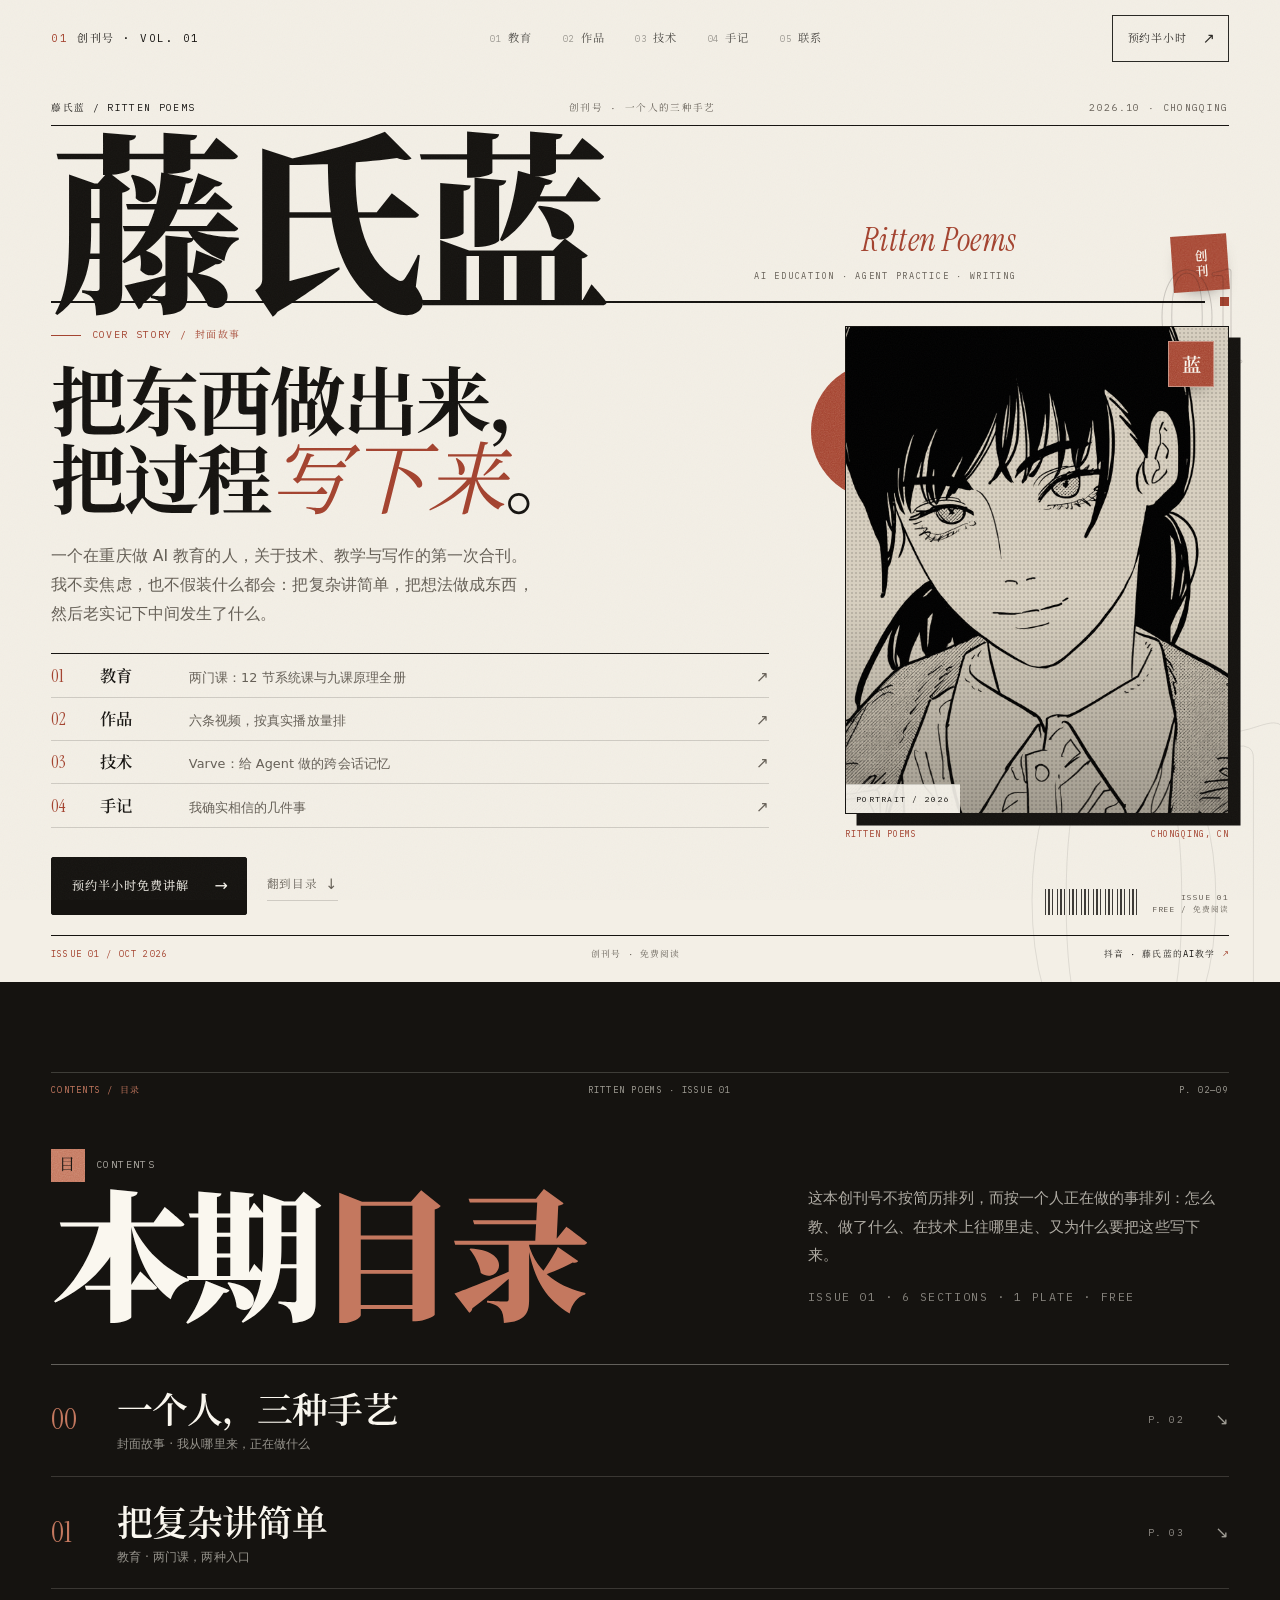
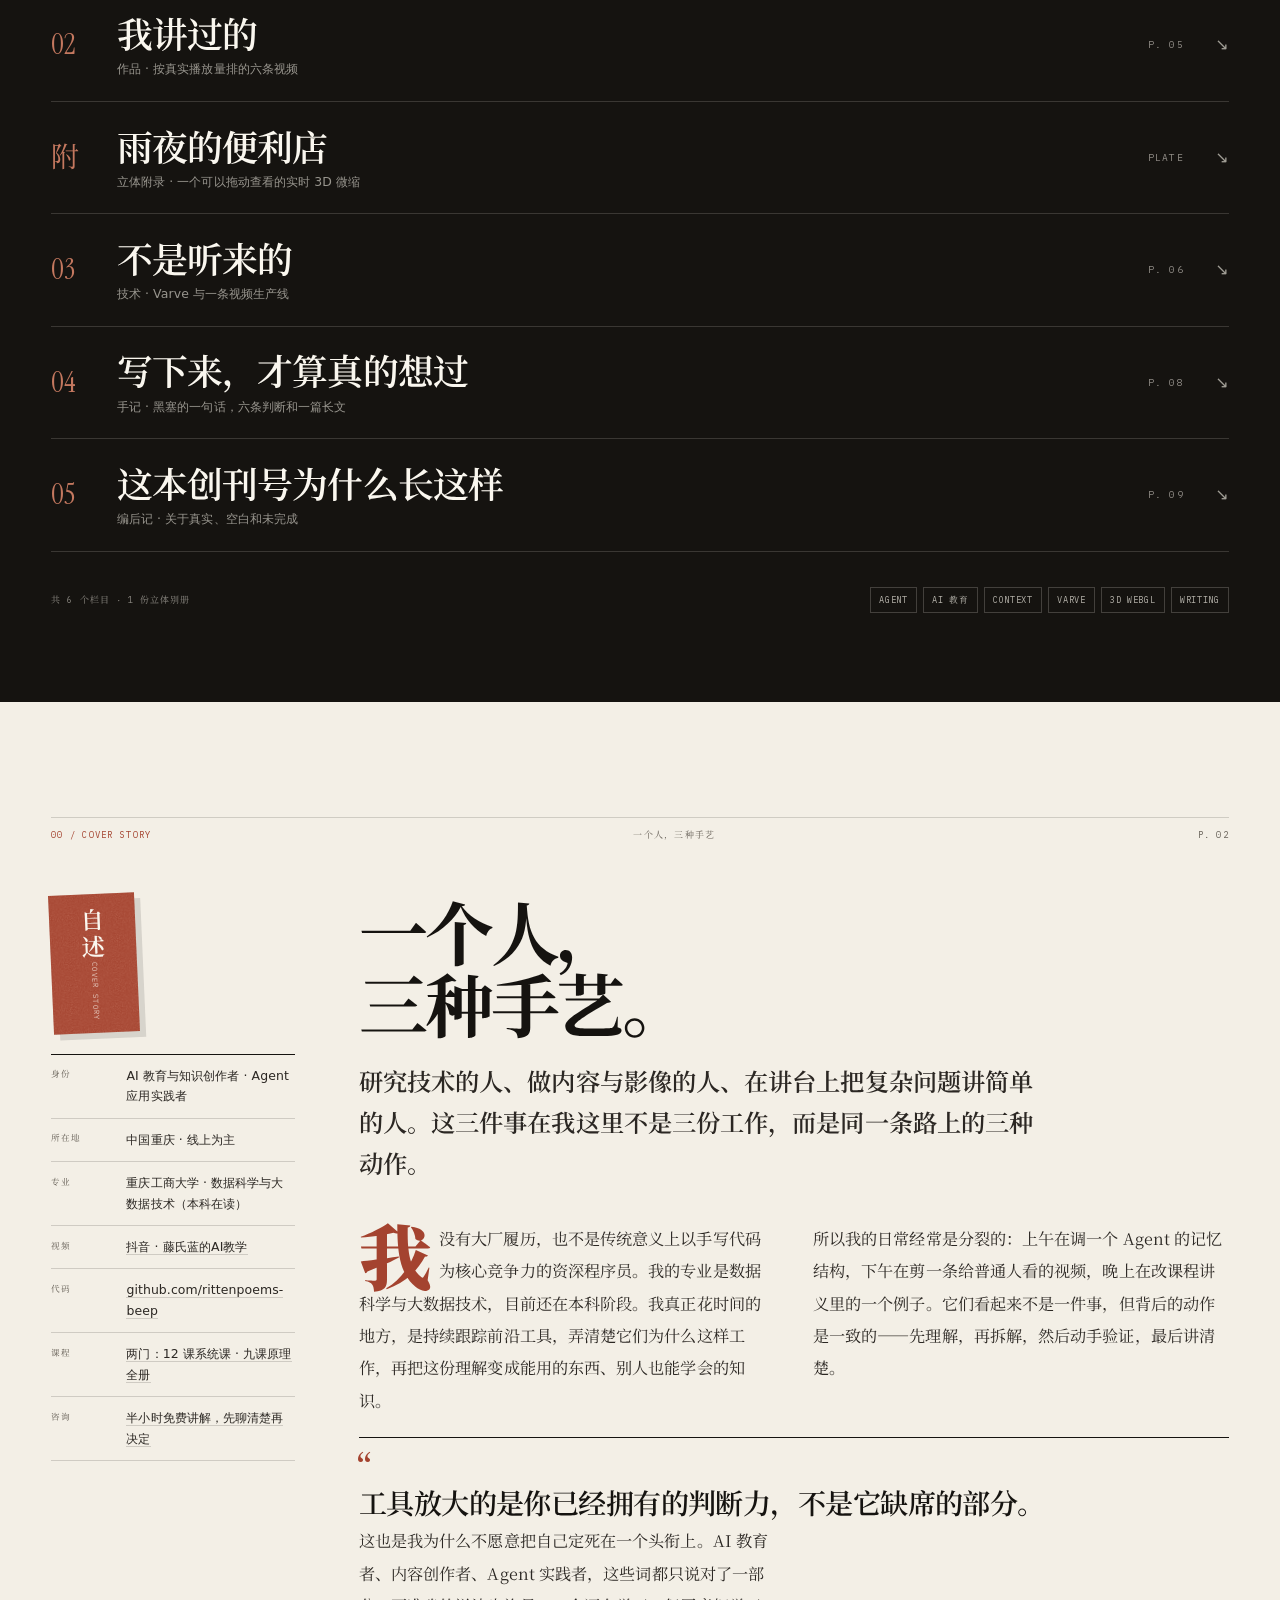
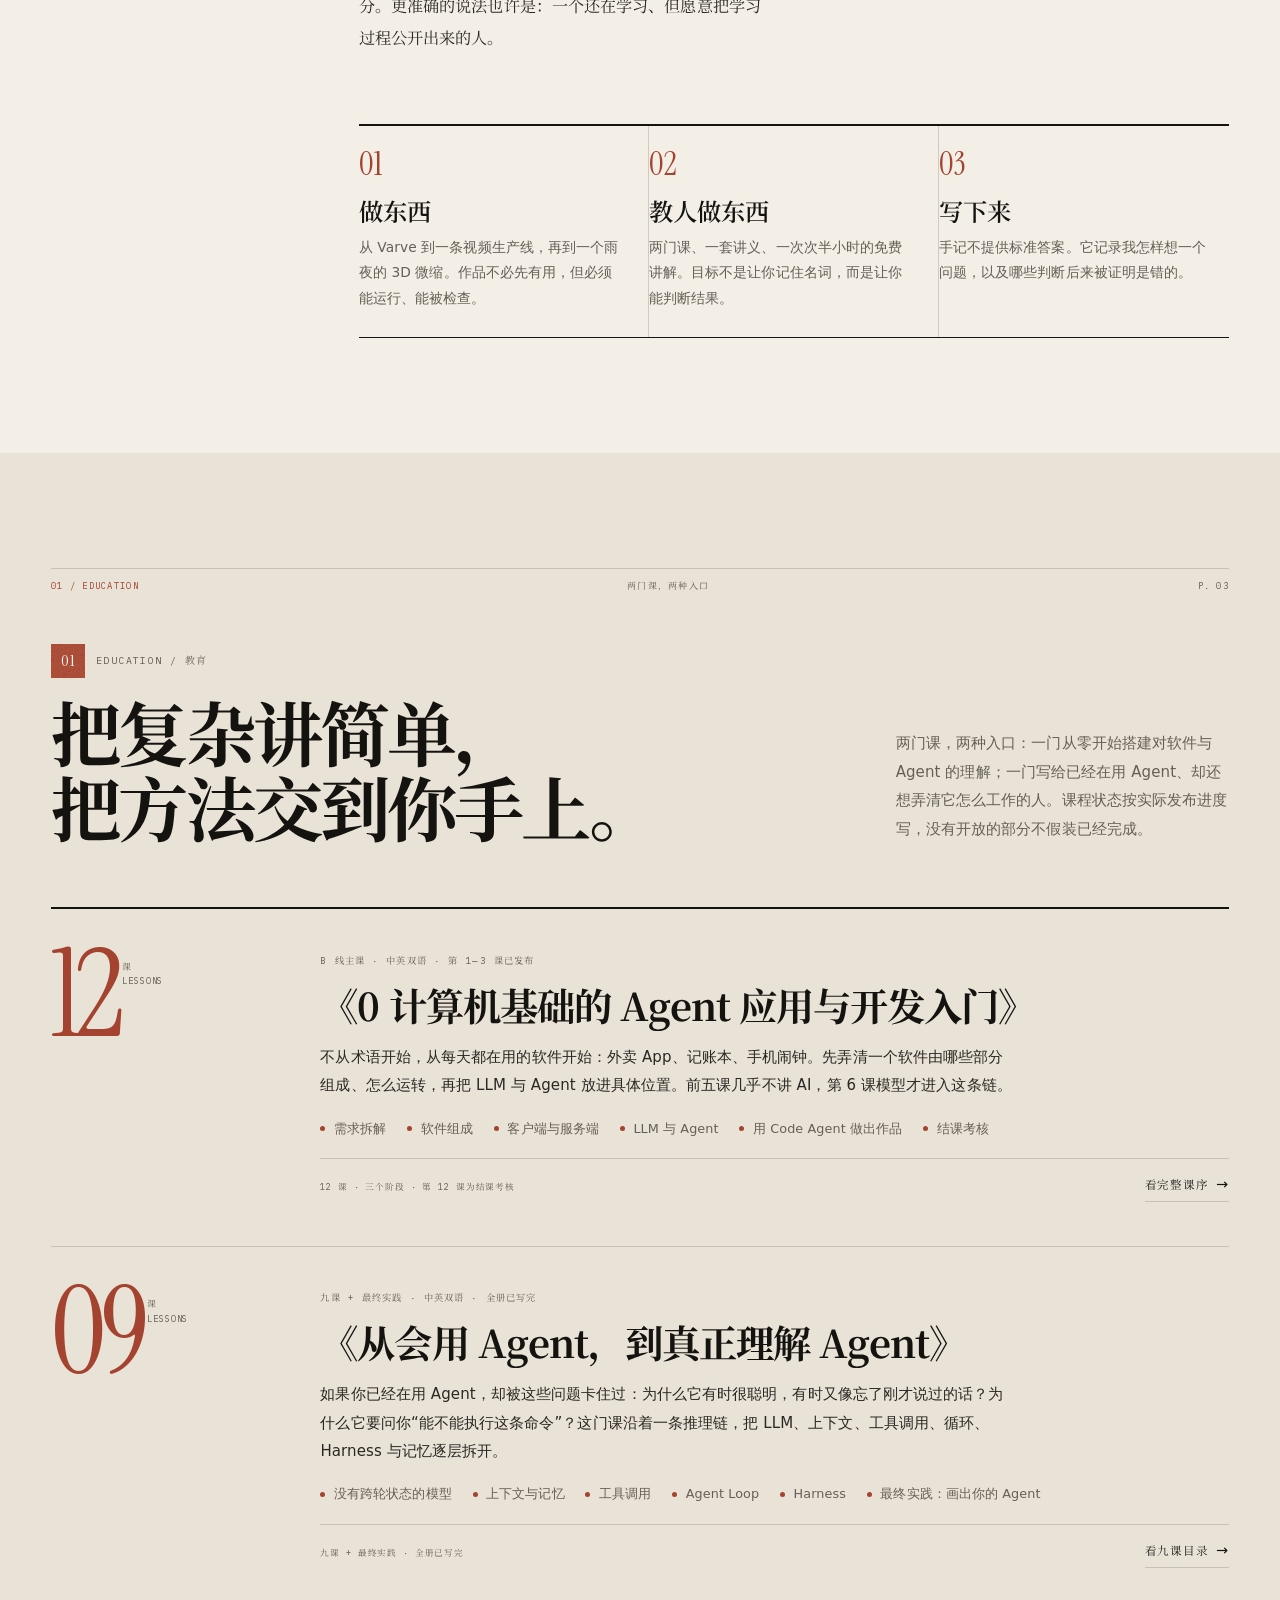
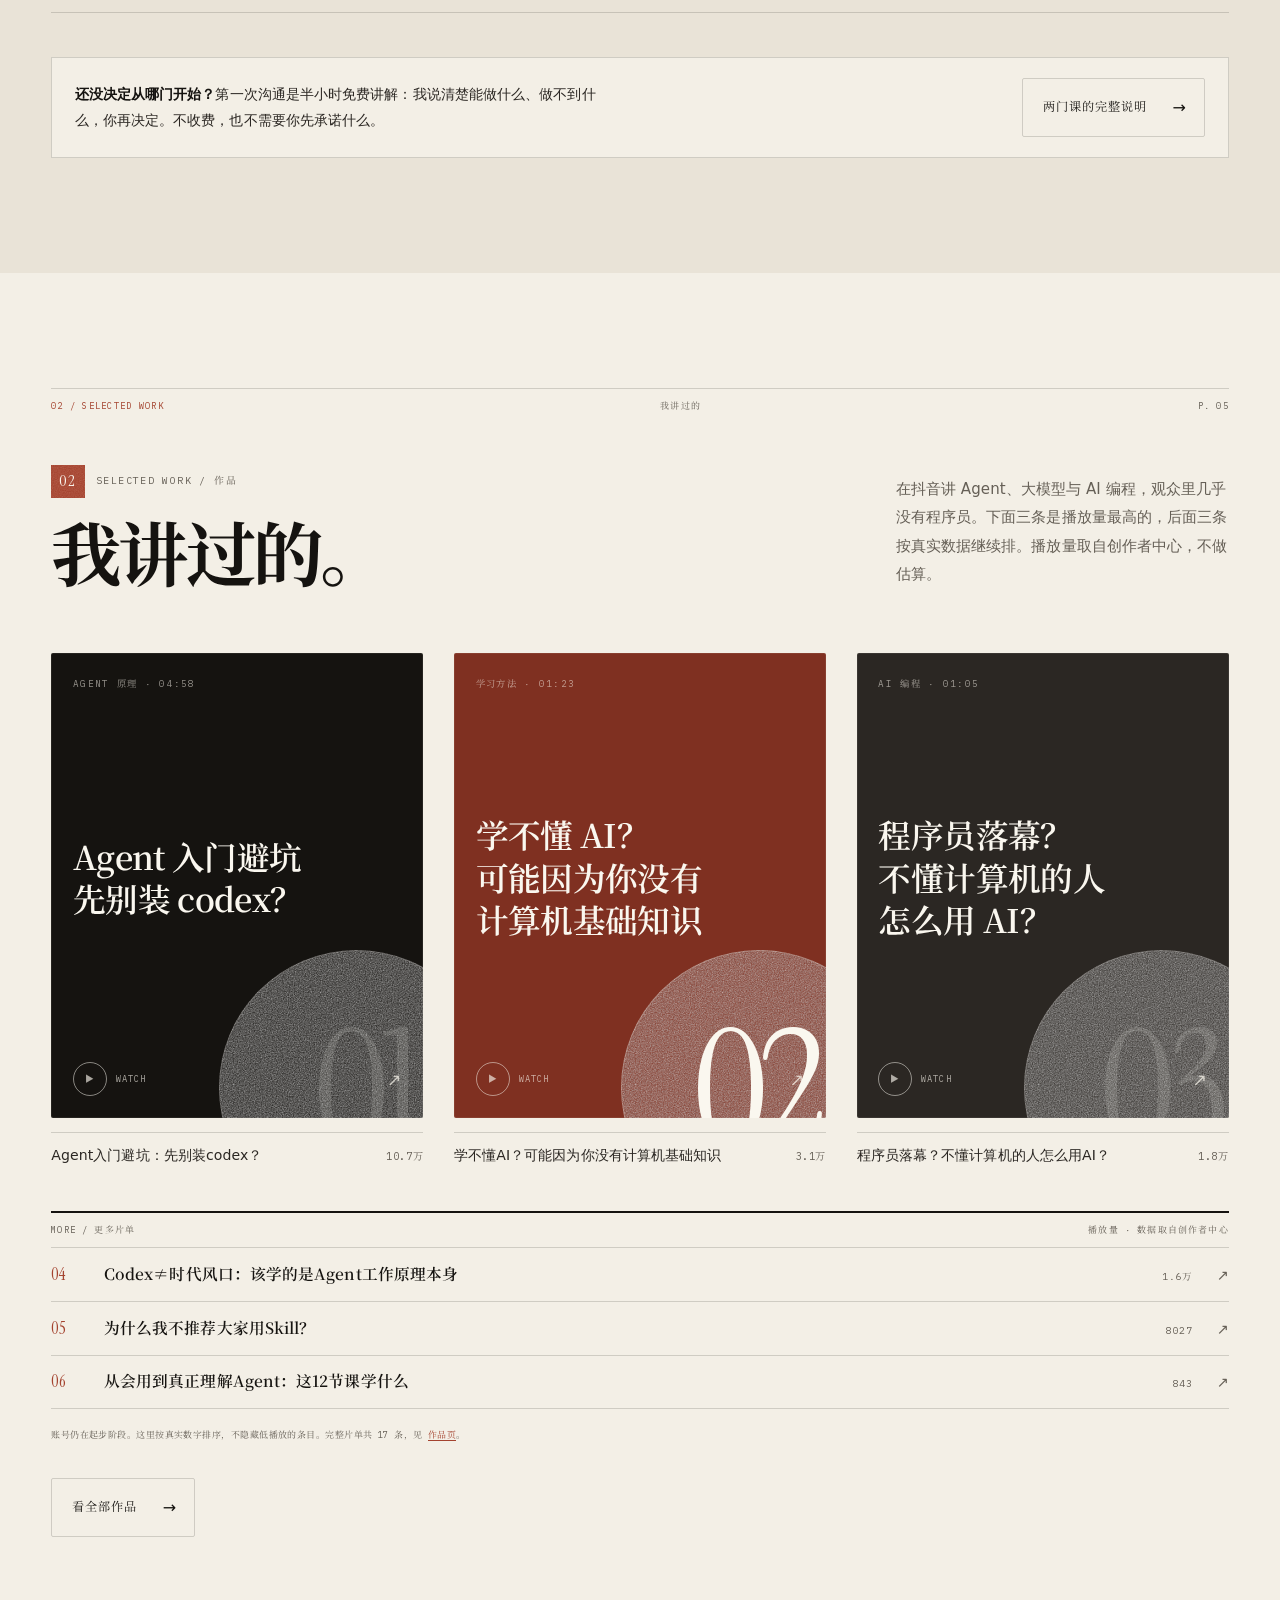
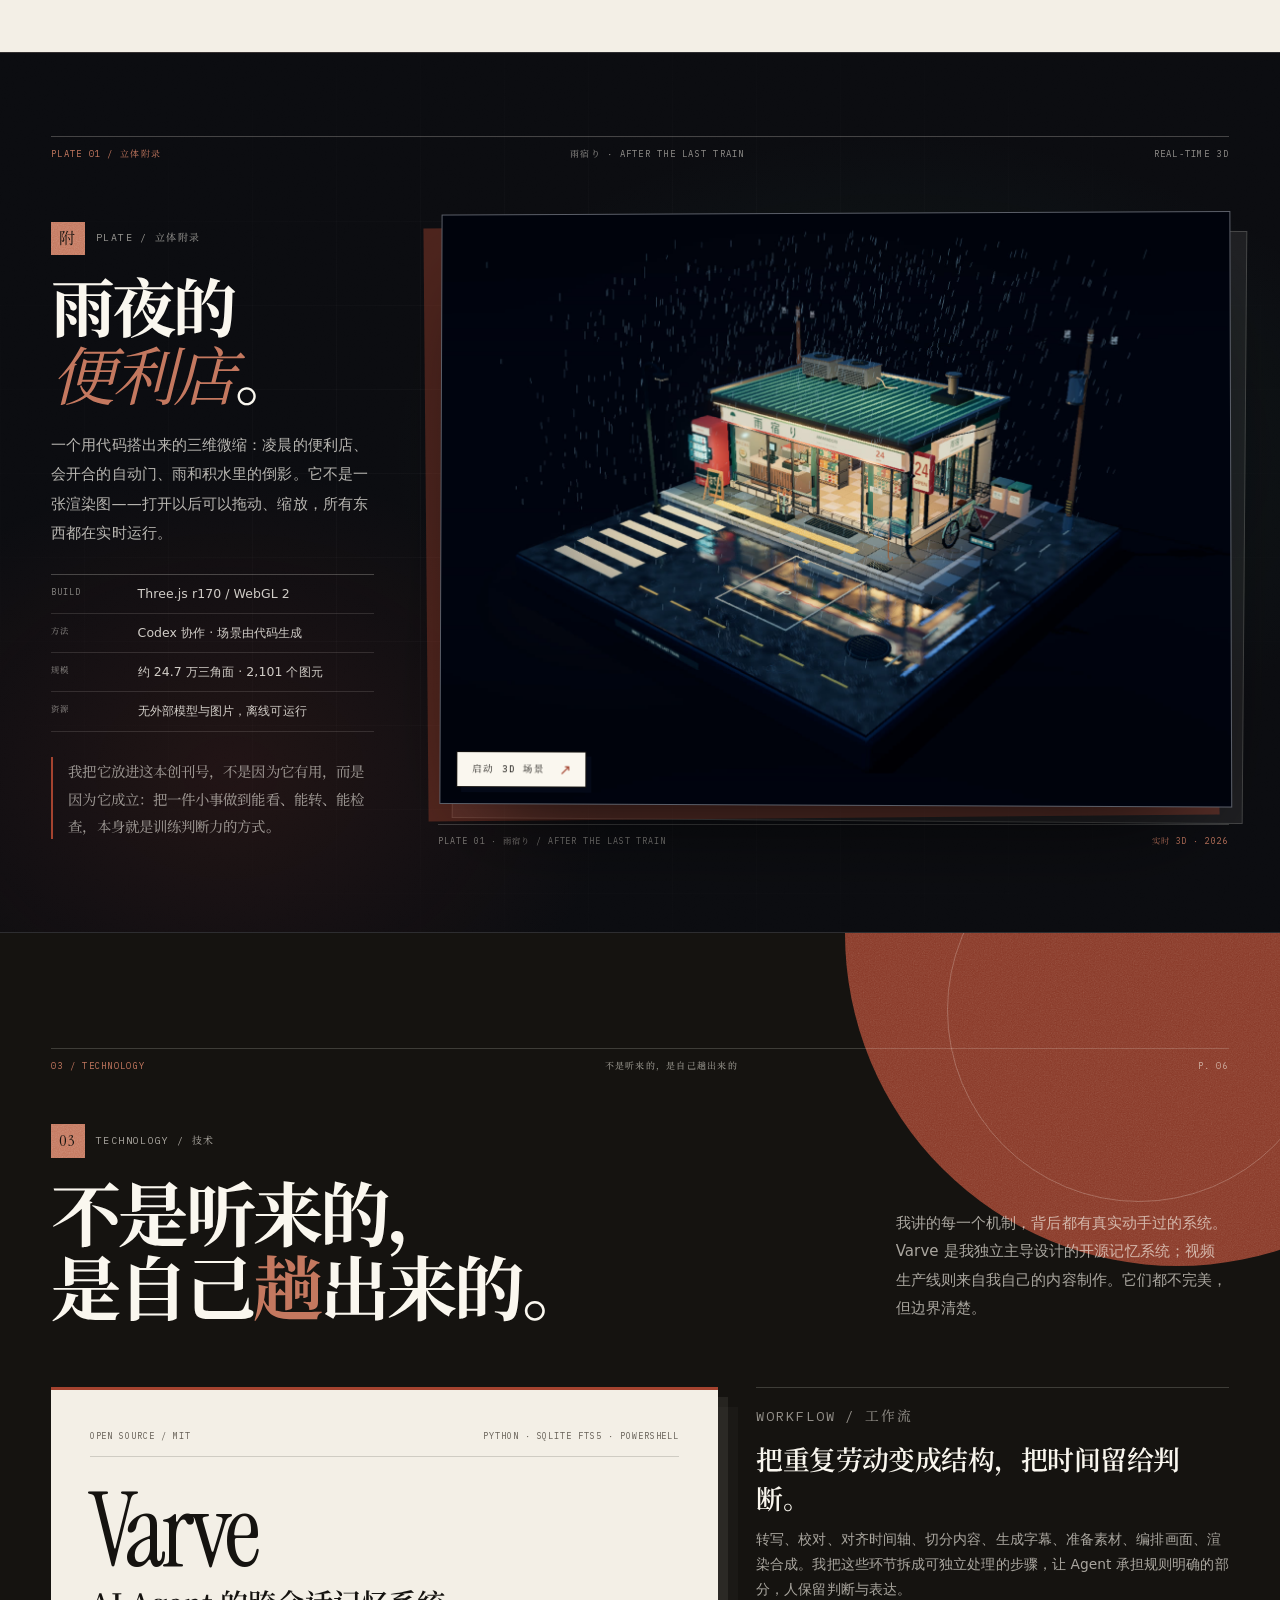
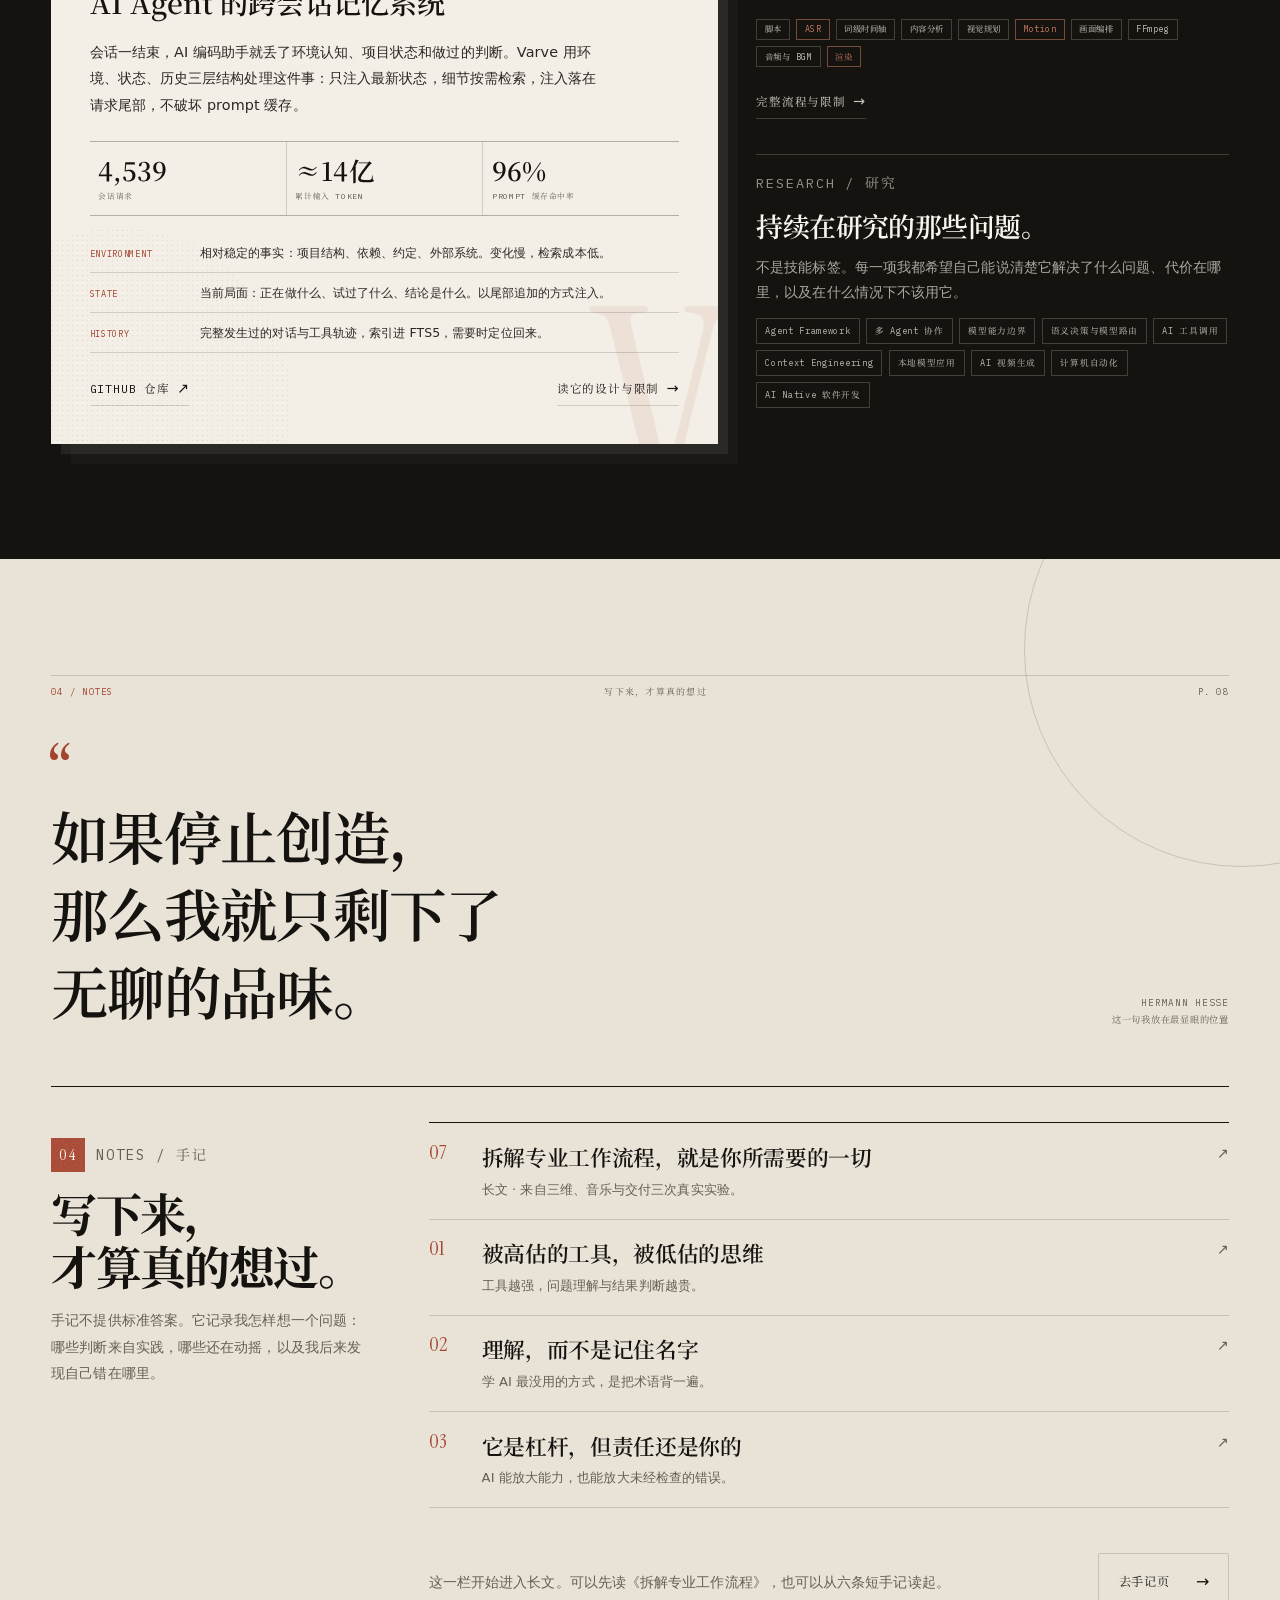
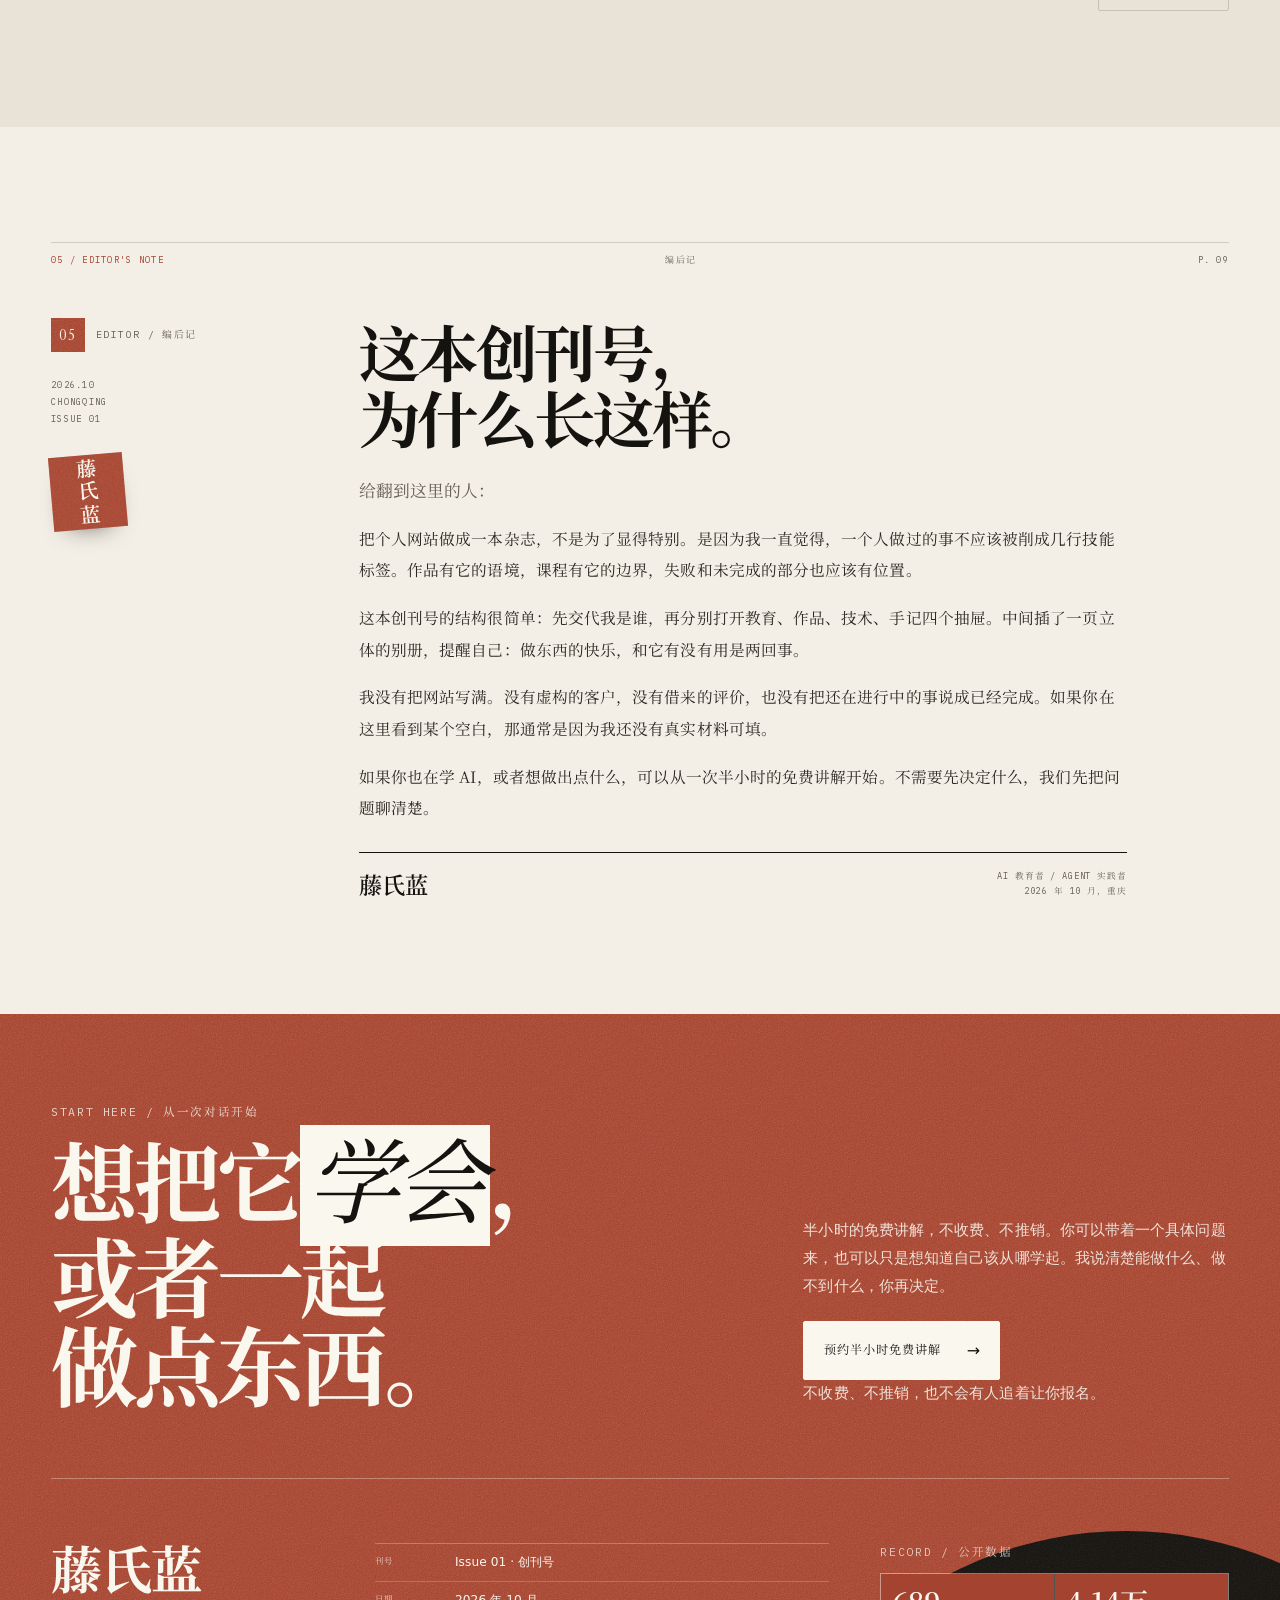
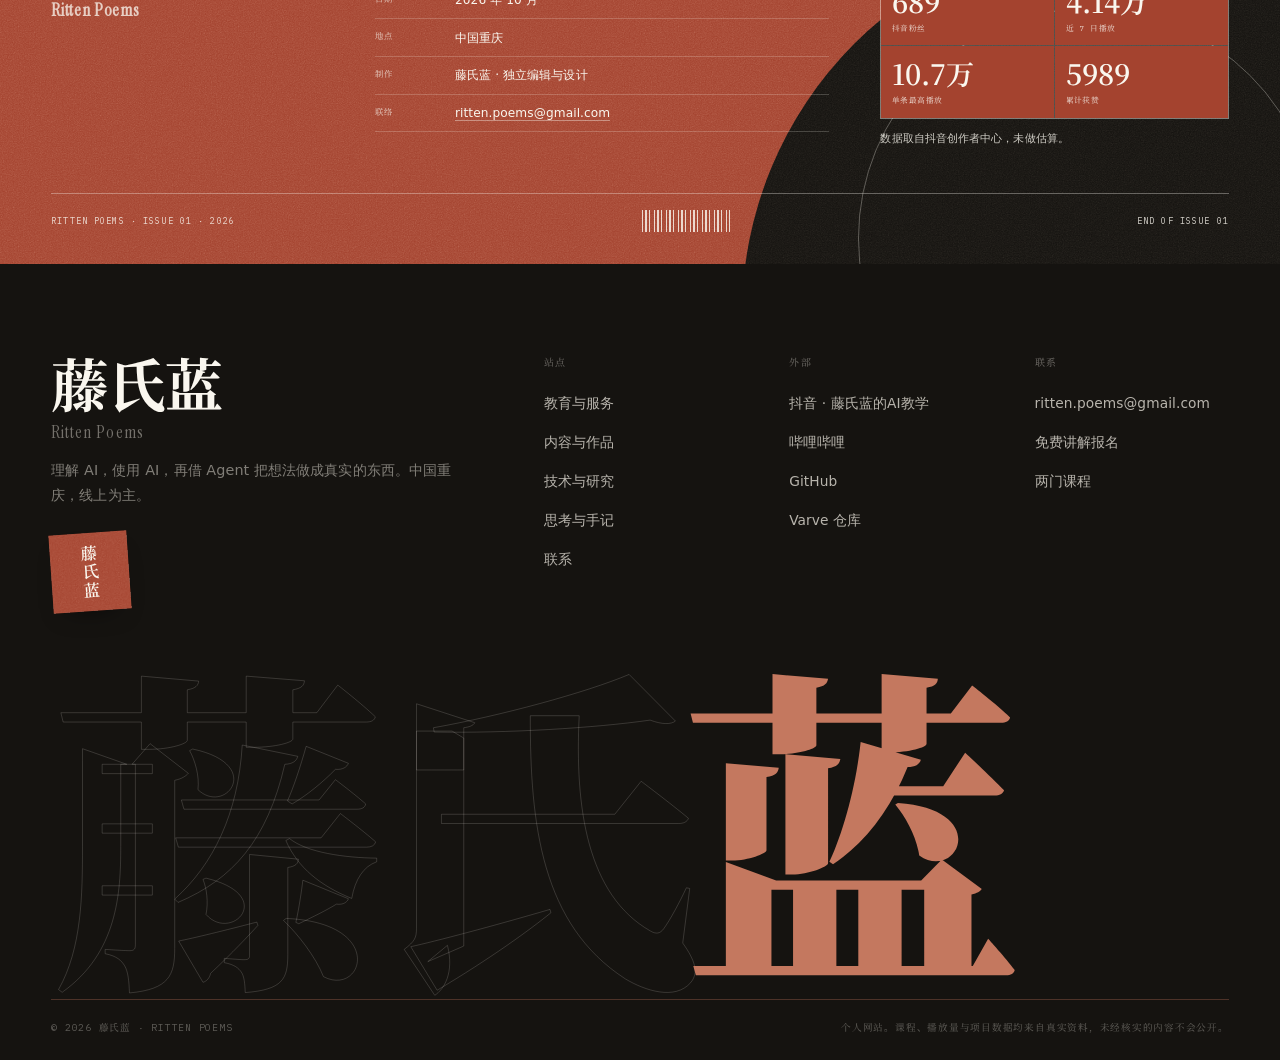
==== commit 62926966: "手记新增首篇长文：拆解专业工作流程 接入 Issue 01 长文版式、五张原创图示与手记/首页入口；同步宋体子集、样式与说明。" ====
--- a/web/index.html
+++ b/web/index.html
@@ -174,7 +174,7 @@
         </a>
         <a class="issue-toc__row" href="#notes">
           <span class="issue-toc__no">04</span>
-          <span class="issue-toc__body"><strong>写下来，才算真的想过</strong><em>手记 · 黑塞的一句话，和三条判断</em></span>
+          <span class="issue-toc__body"><strong>写下来，才算真的想过</strong><em>手记 · 黑塞的一句话，六条判断和一篇长文</em></span>
           <span class="issue-toc__page">P. 08</span><span class="issue-toc__arw">↘</span>
         </a>
         <a class="issue-toc__row" href="#editor">
@@ -478,6 +478,13 @@
 
         <div>
           <ul class="issue-notes__list">
+            <li>
+              <a href="notes/workflow-decomposition.html">
+                <span>07</span>
+                <div><h3>拆解专业工作流程，就是你所需要的一切</h3><p>长文 · 来自三维、音乐与交付三次真实实验。</p></div>
+                <b>↗</b>
+              </a>
+            </li>
             <li>
               <a href="notes.html">
                 <span>01</span>
@@ -502,7 +509,7 @@
           </ul>
 
           <div class="issue-notes__foot">
-            <p>这一栏接下来会以长文为主。现在可以先读到六条短手记，它们是我目前公开写下的判断。</p>
+            <p>这一栏开始进入长文。可以先读《拆解专业工作流程》，也可以从六条短手记读起。</p>
             <a class="btn btn--ghost" href="notes.html">去手记页 <span class="arw">→</span></a>
           </div>
         </div>
--- a/web/css/site.css
+++ b/web/css/site.css
@@ -7,7 +7,7 @@
 
 @font-face{
   font-family:"Noto Serif SC";
-  src:url("../assets/fonts/noto-serif-sc-subset.woff2") format("woff2");
+  src:url("../assets/fonts/noto-serif-sc-subset.woff2?v=20261021") format("woff2");
   font-weight:200 900;
   font-style:normal;
   font-display:swap;
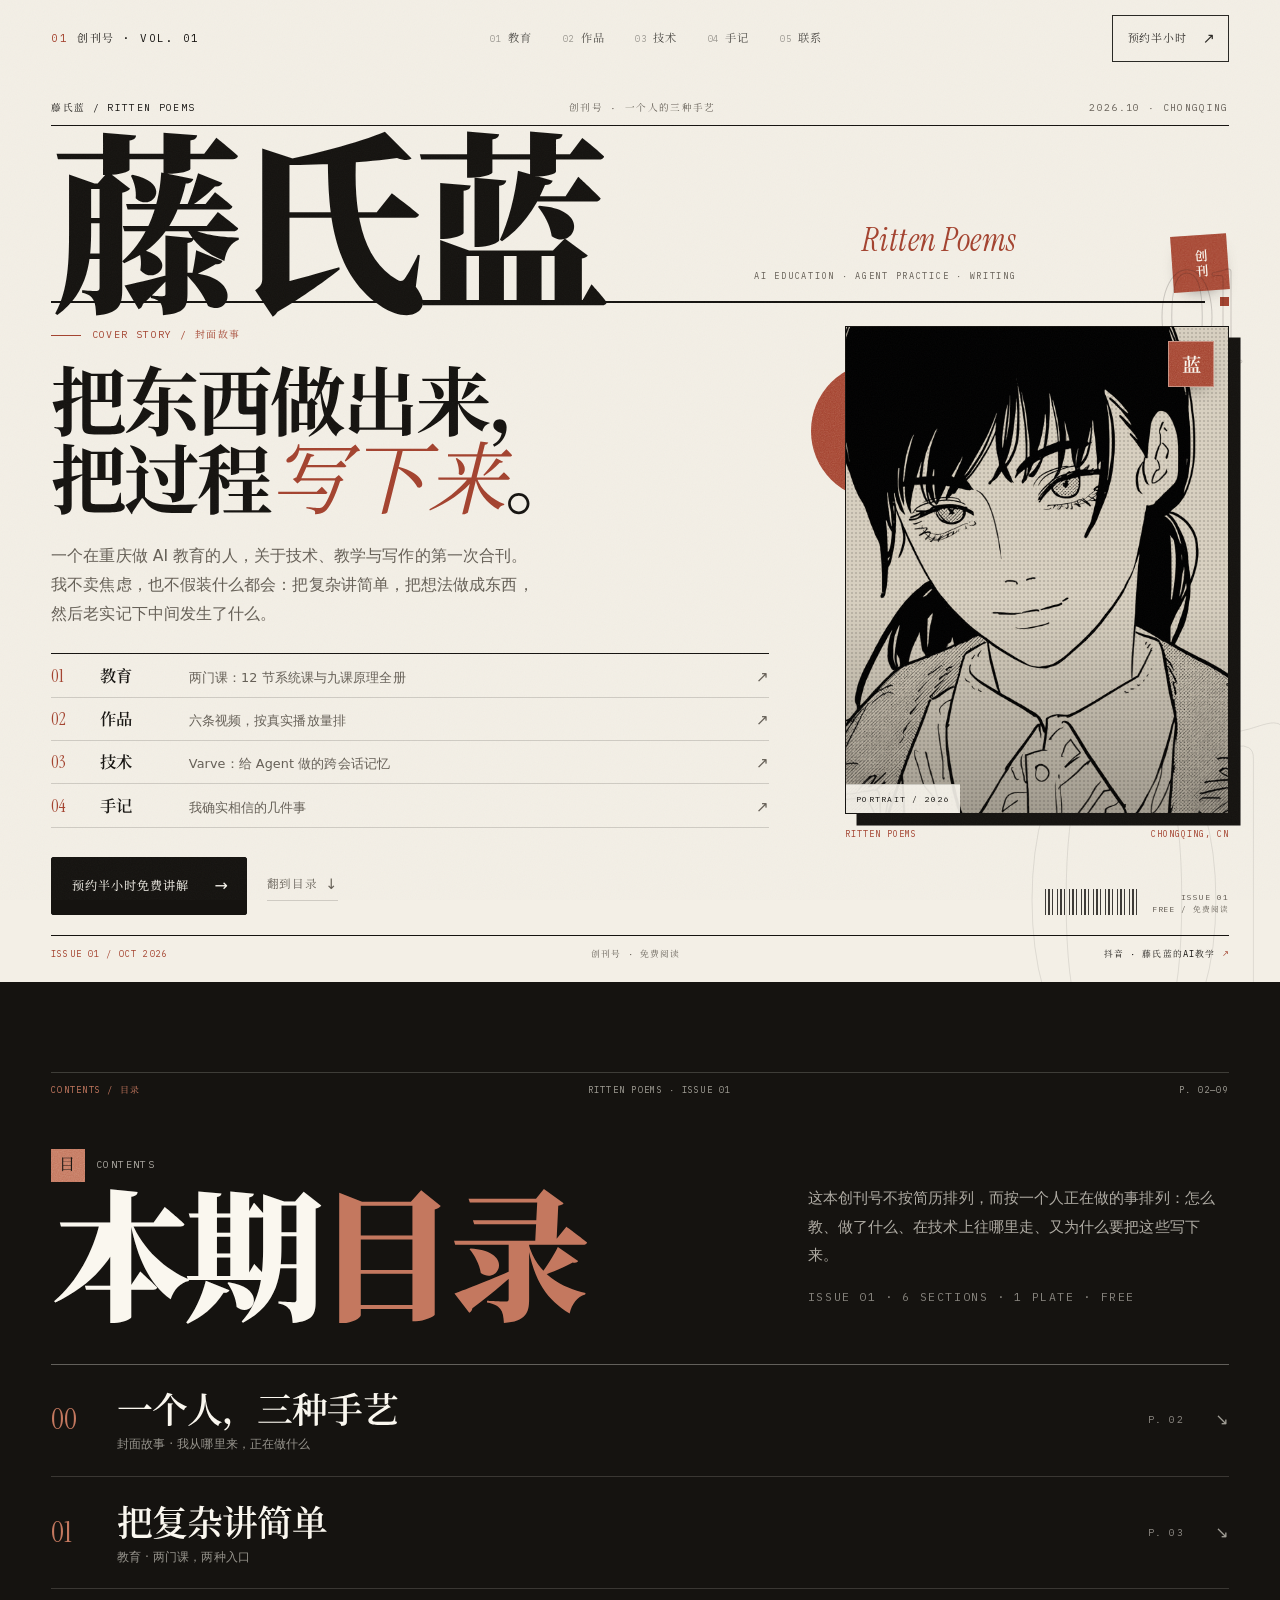
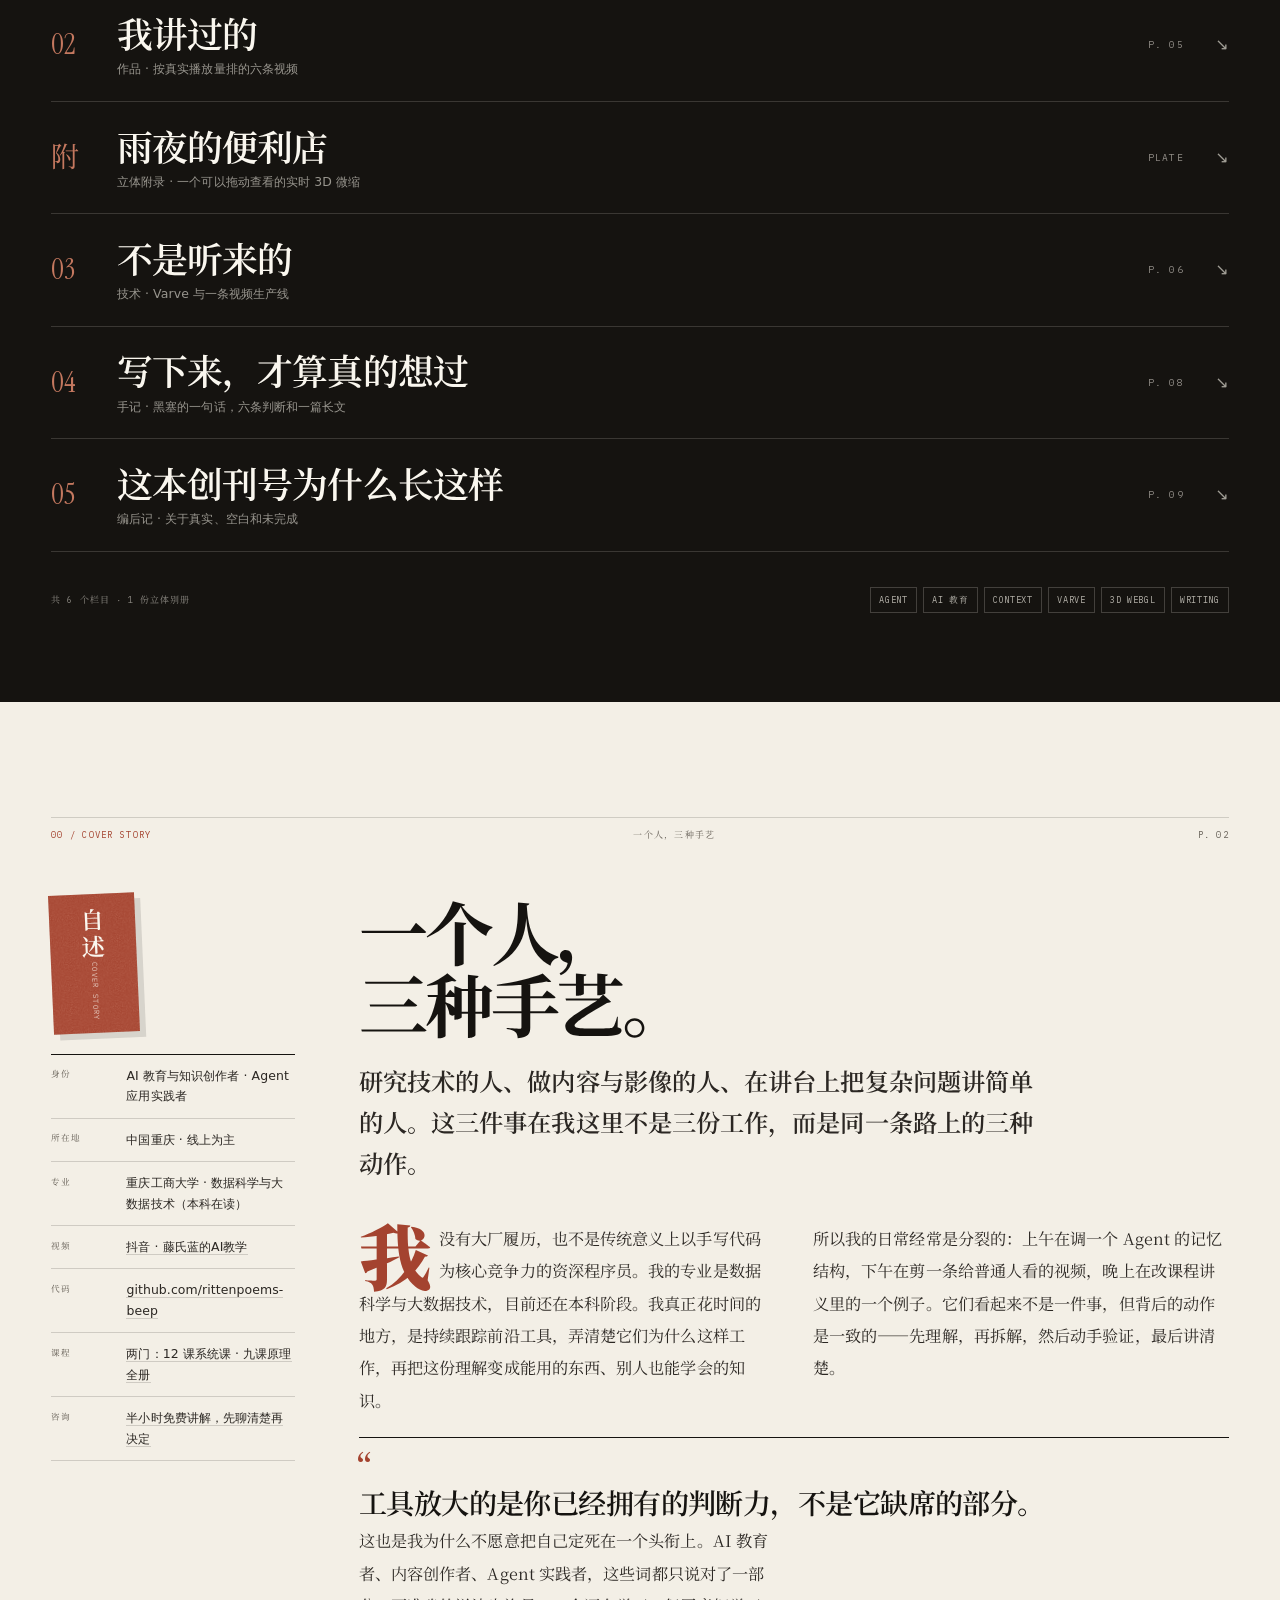
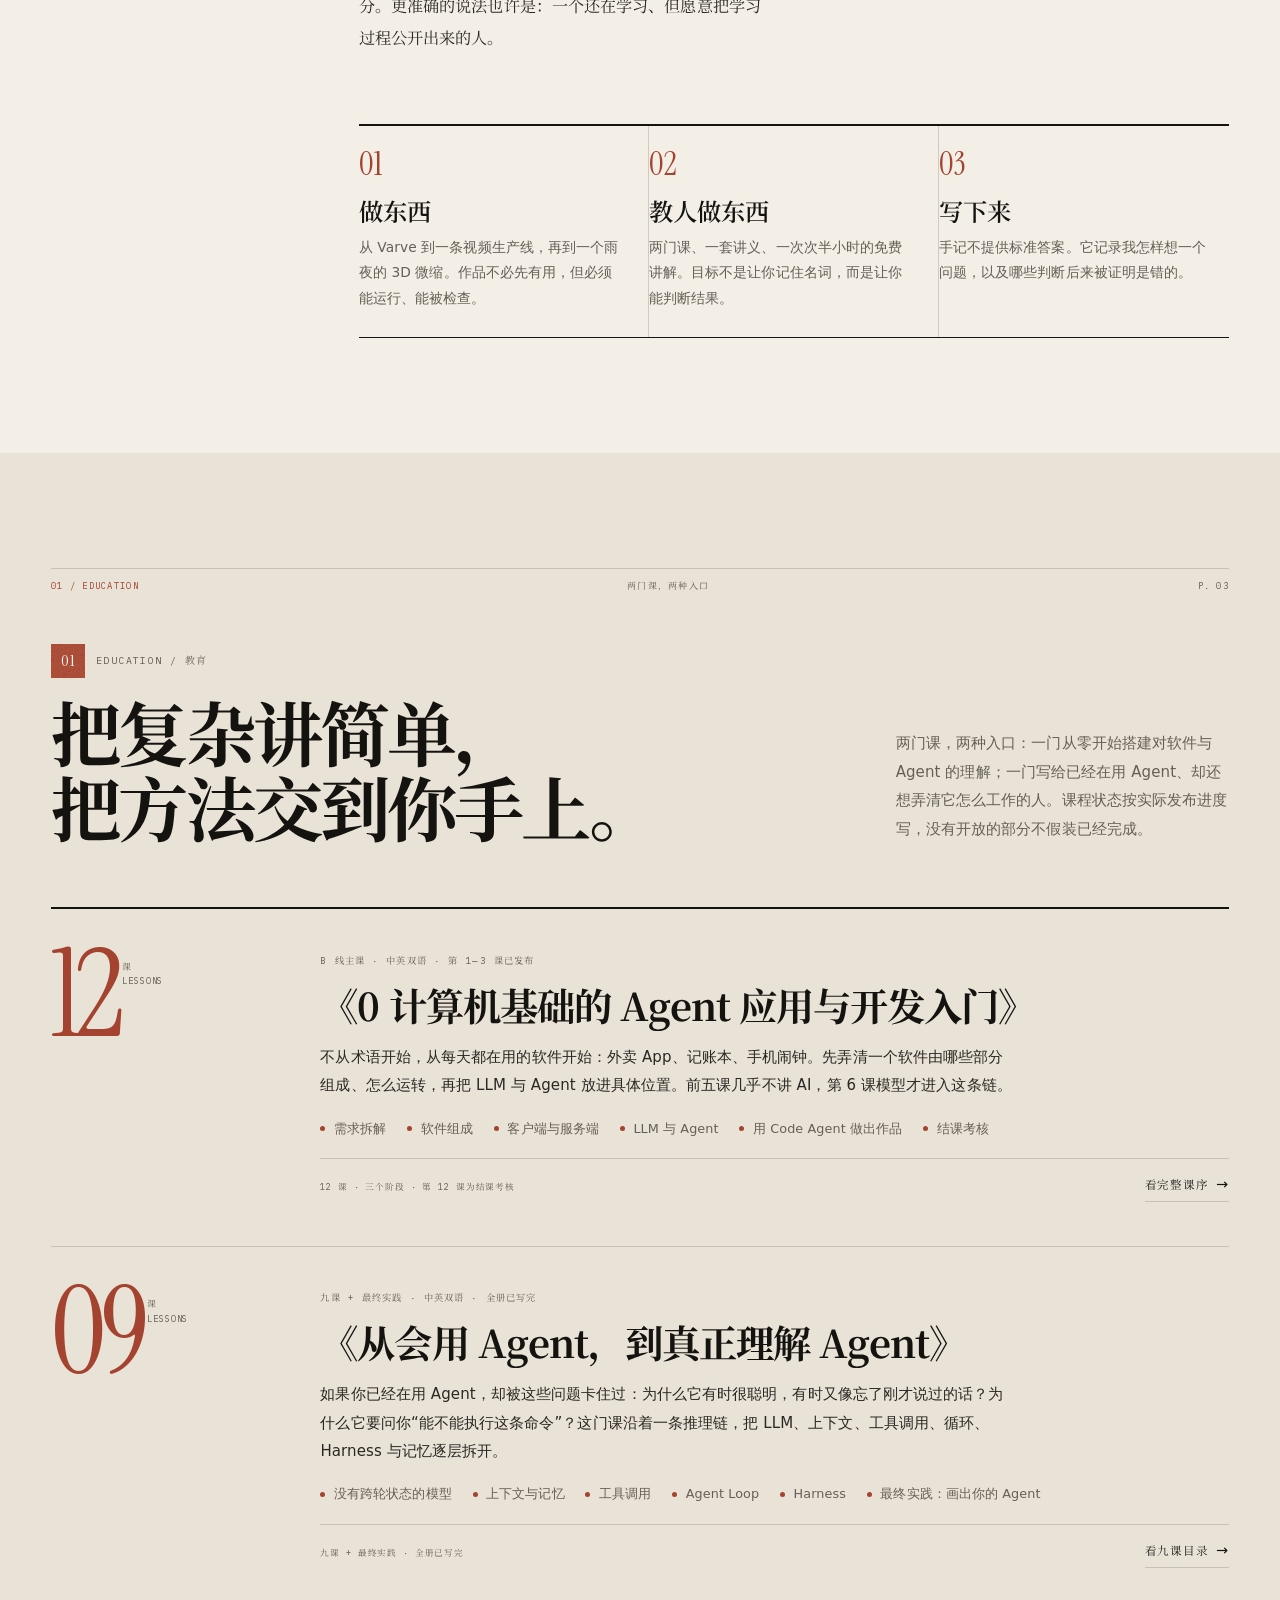
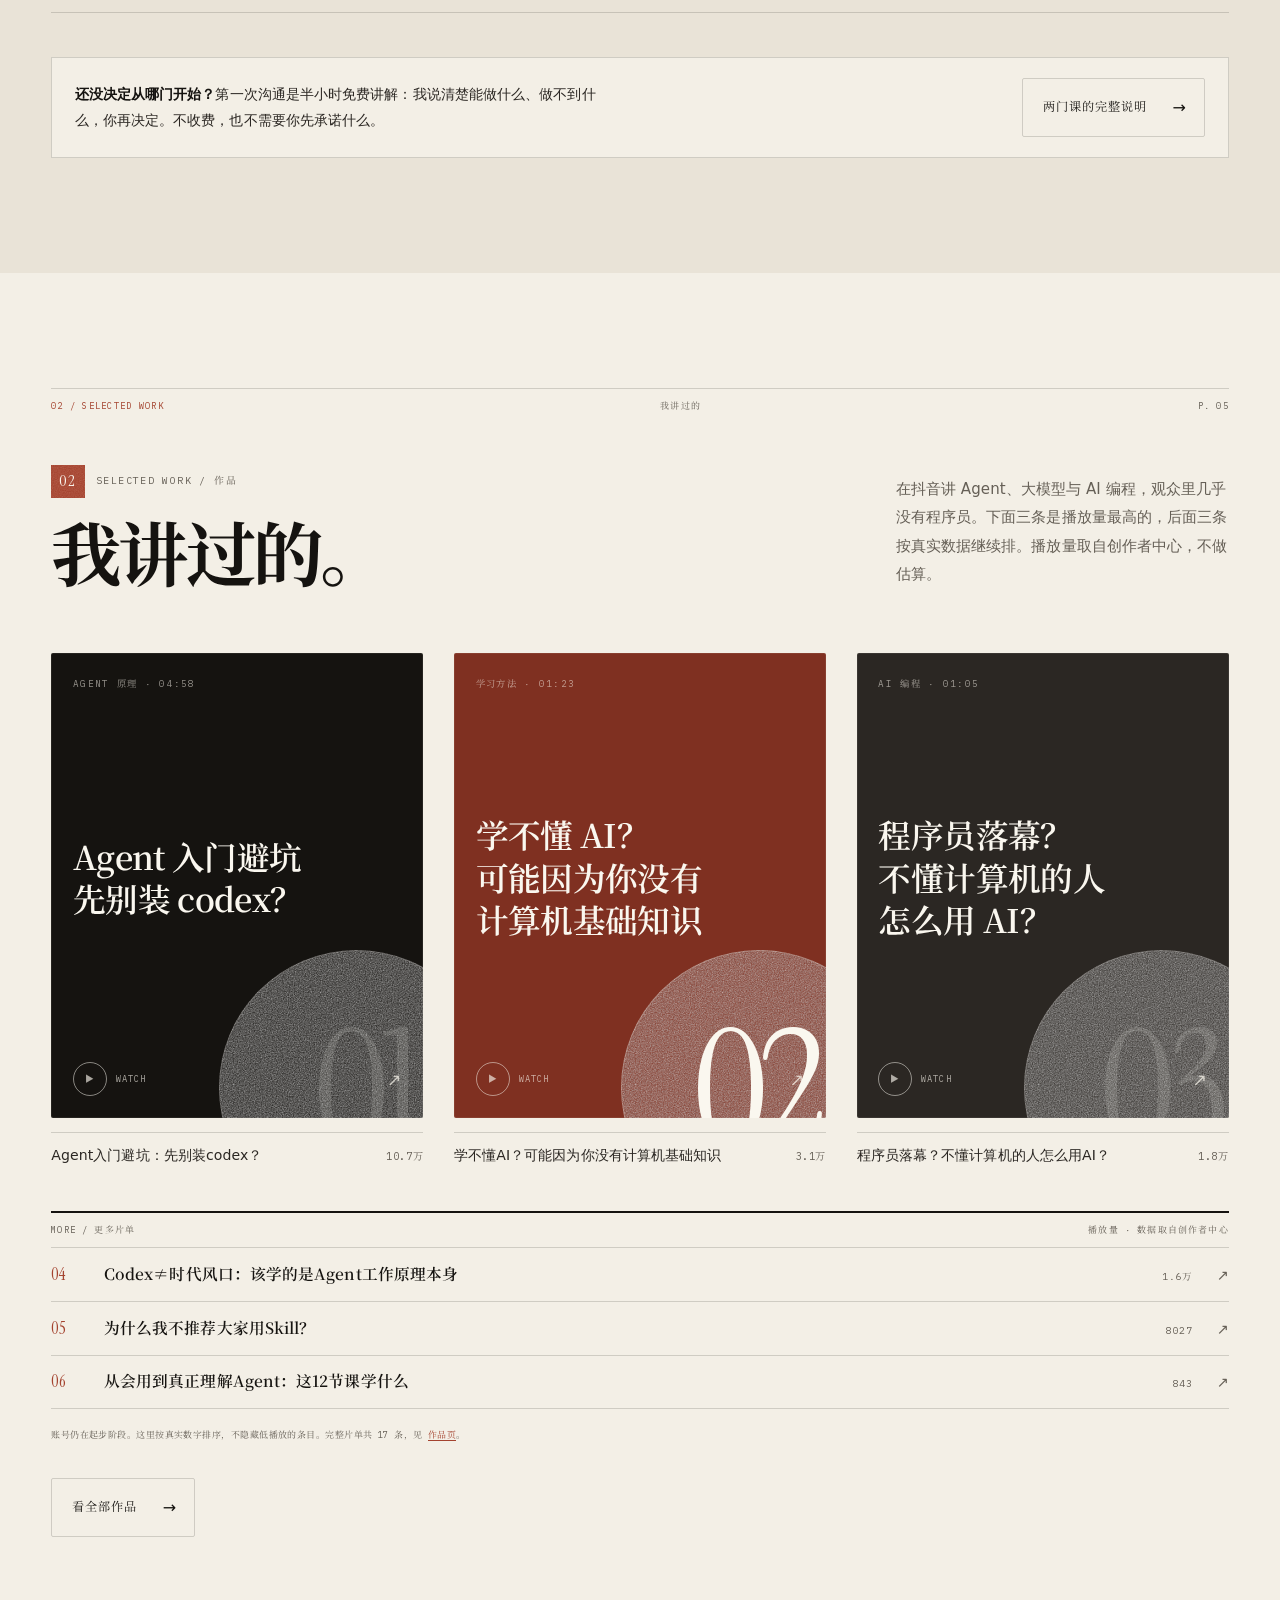
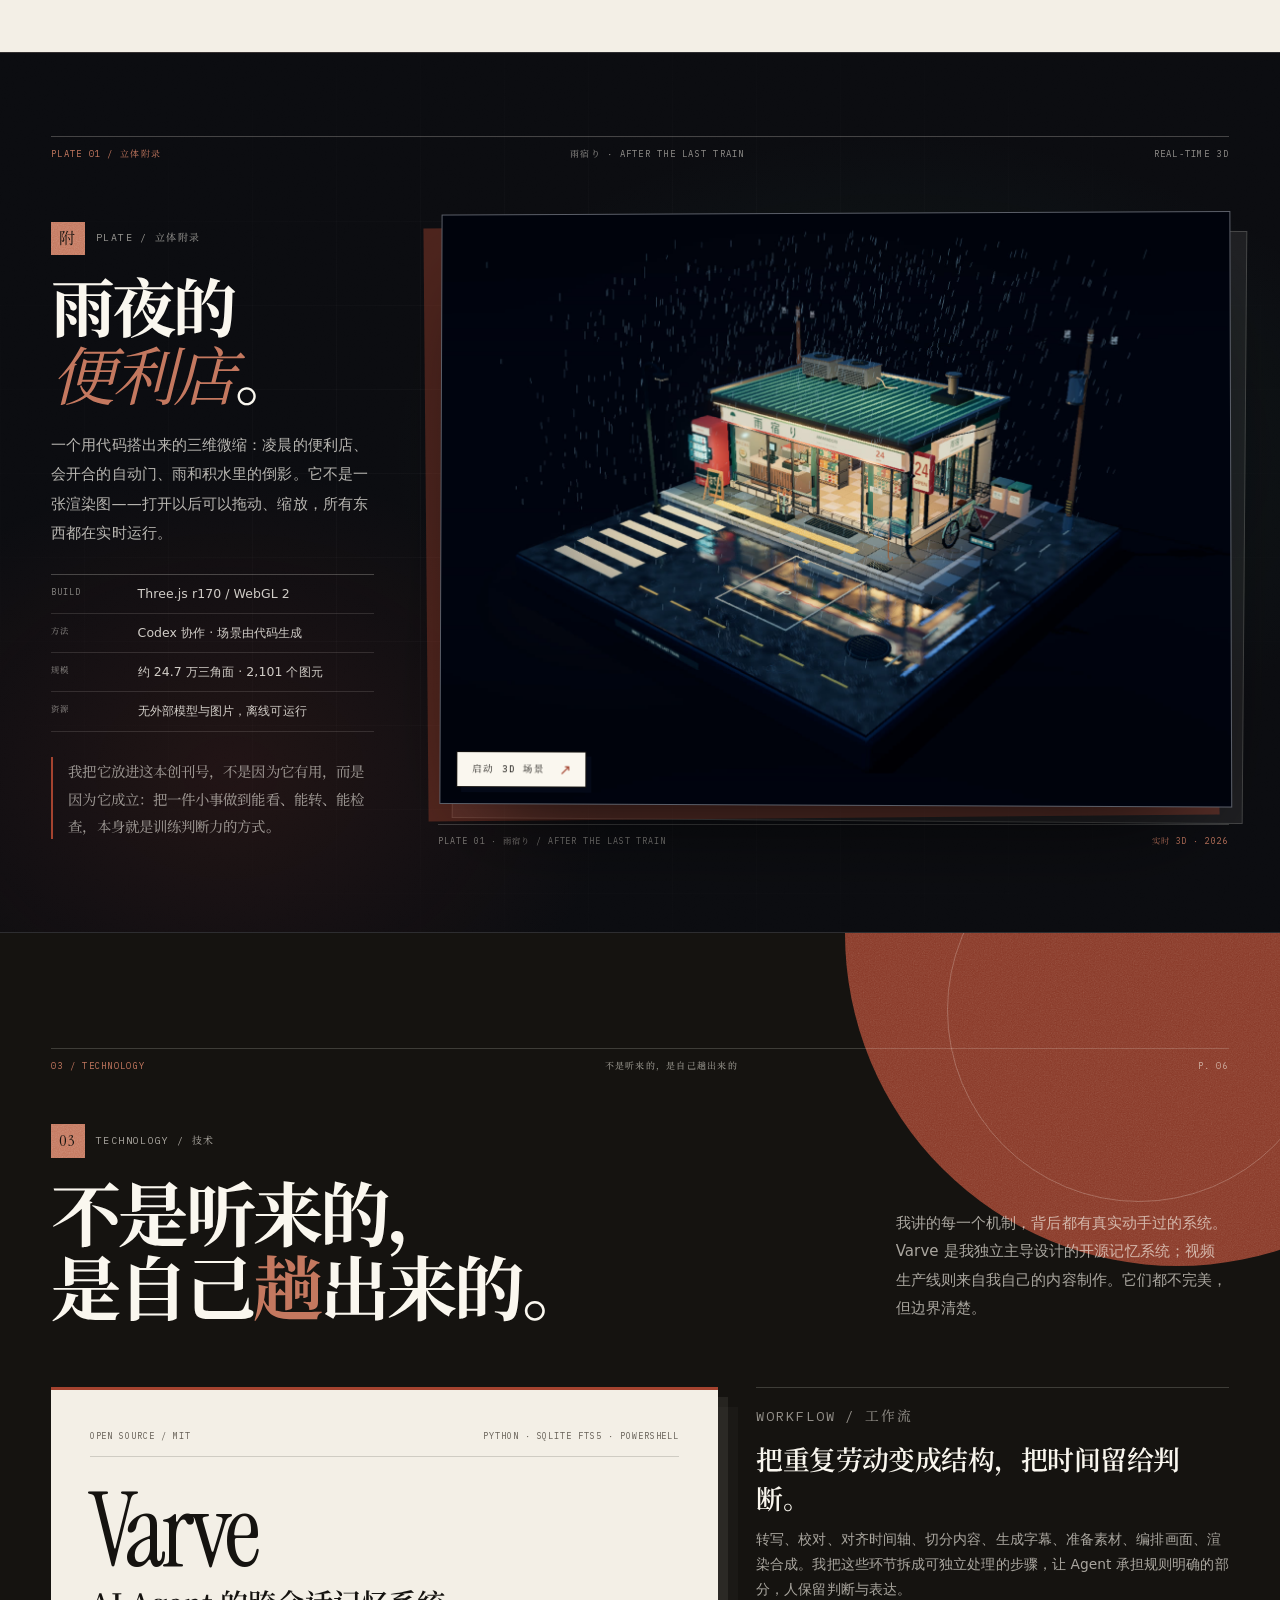
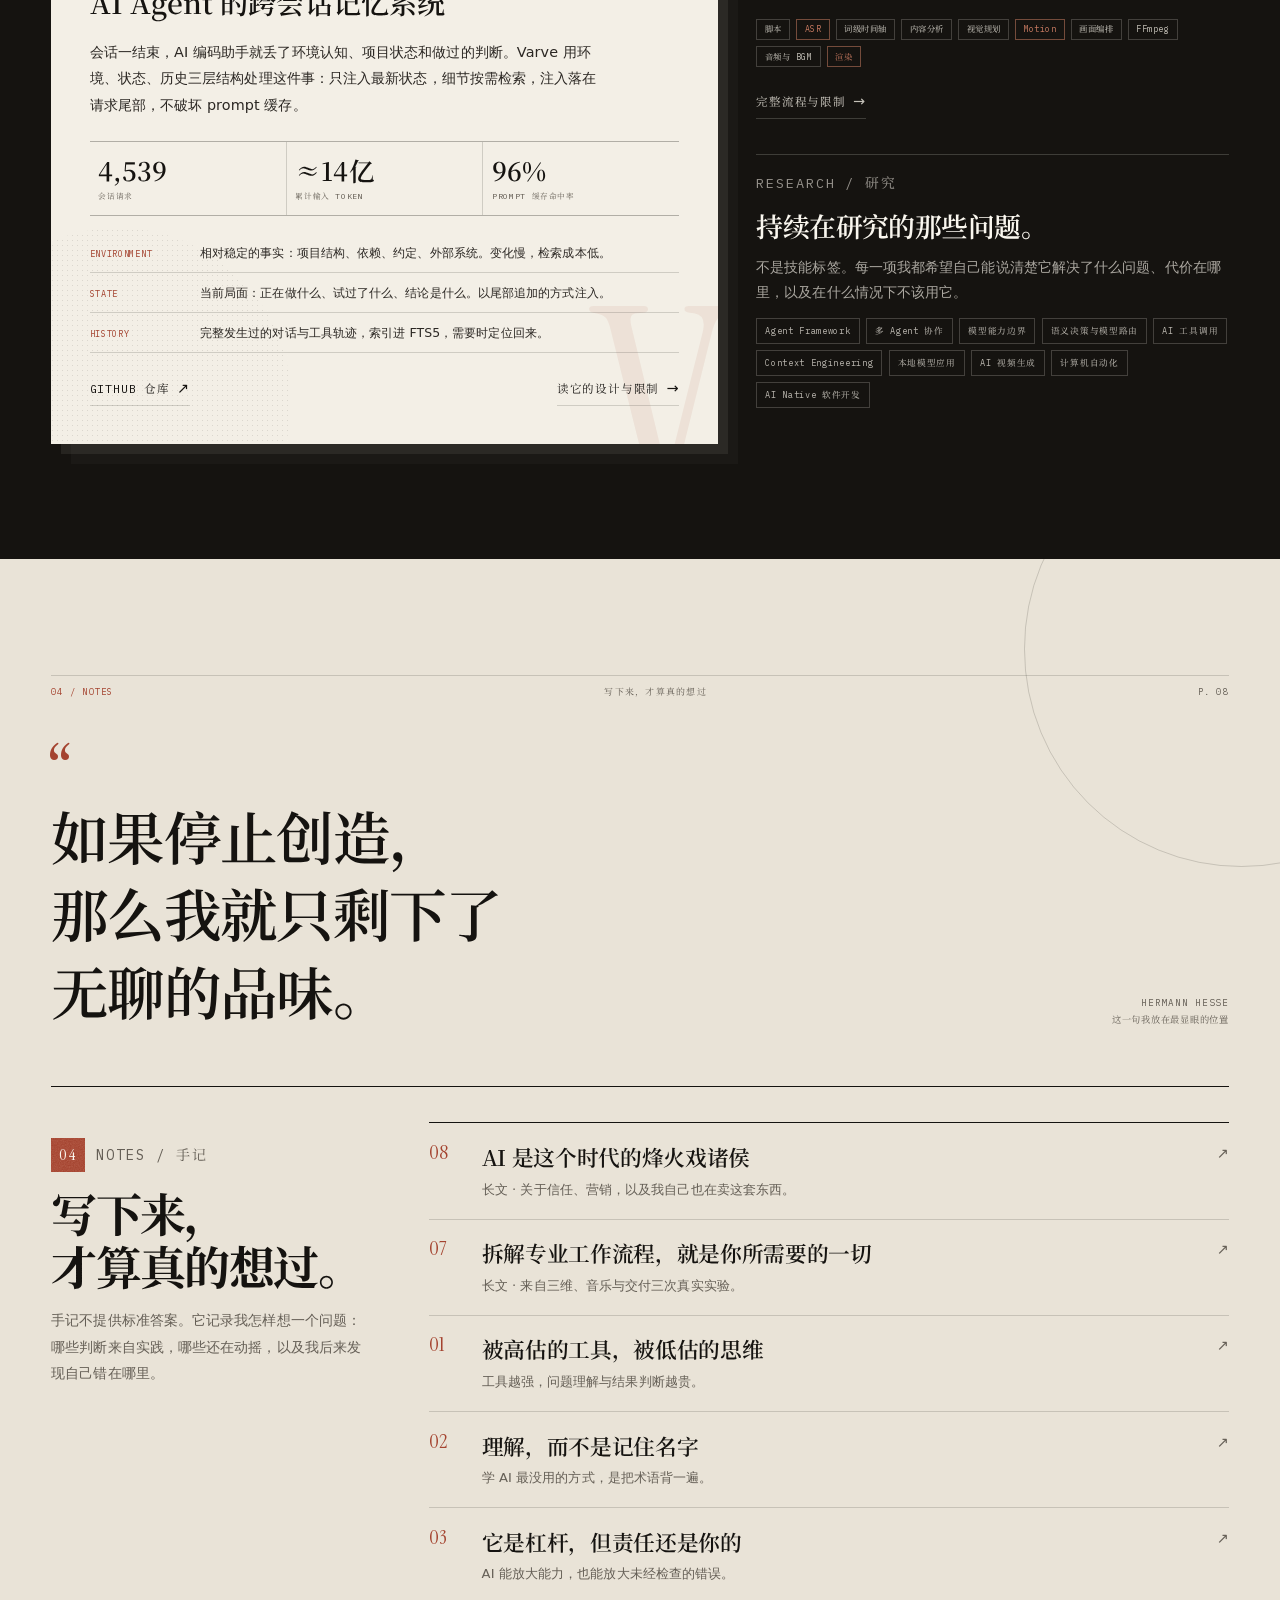
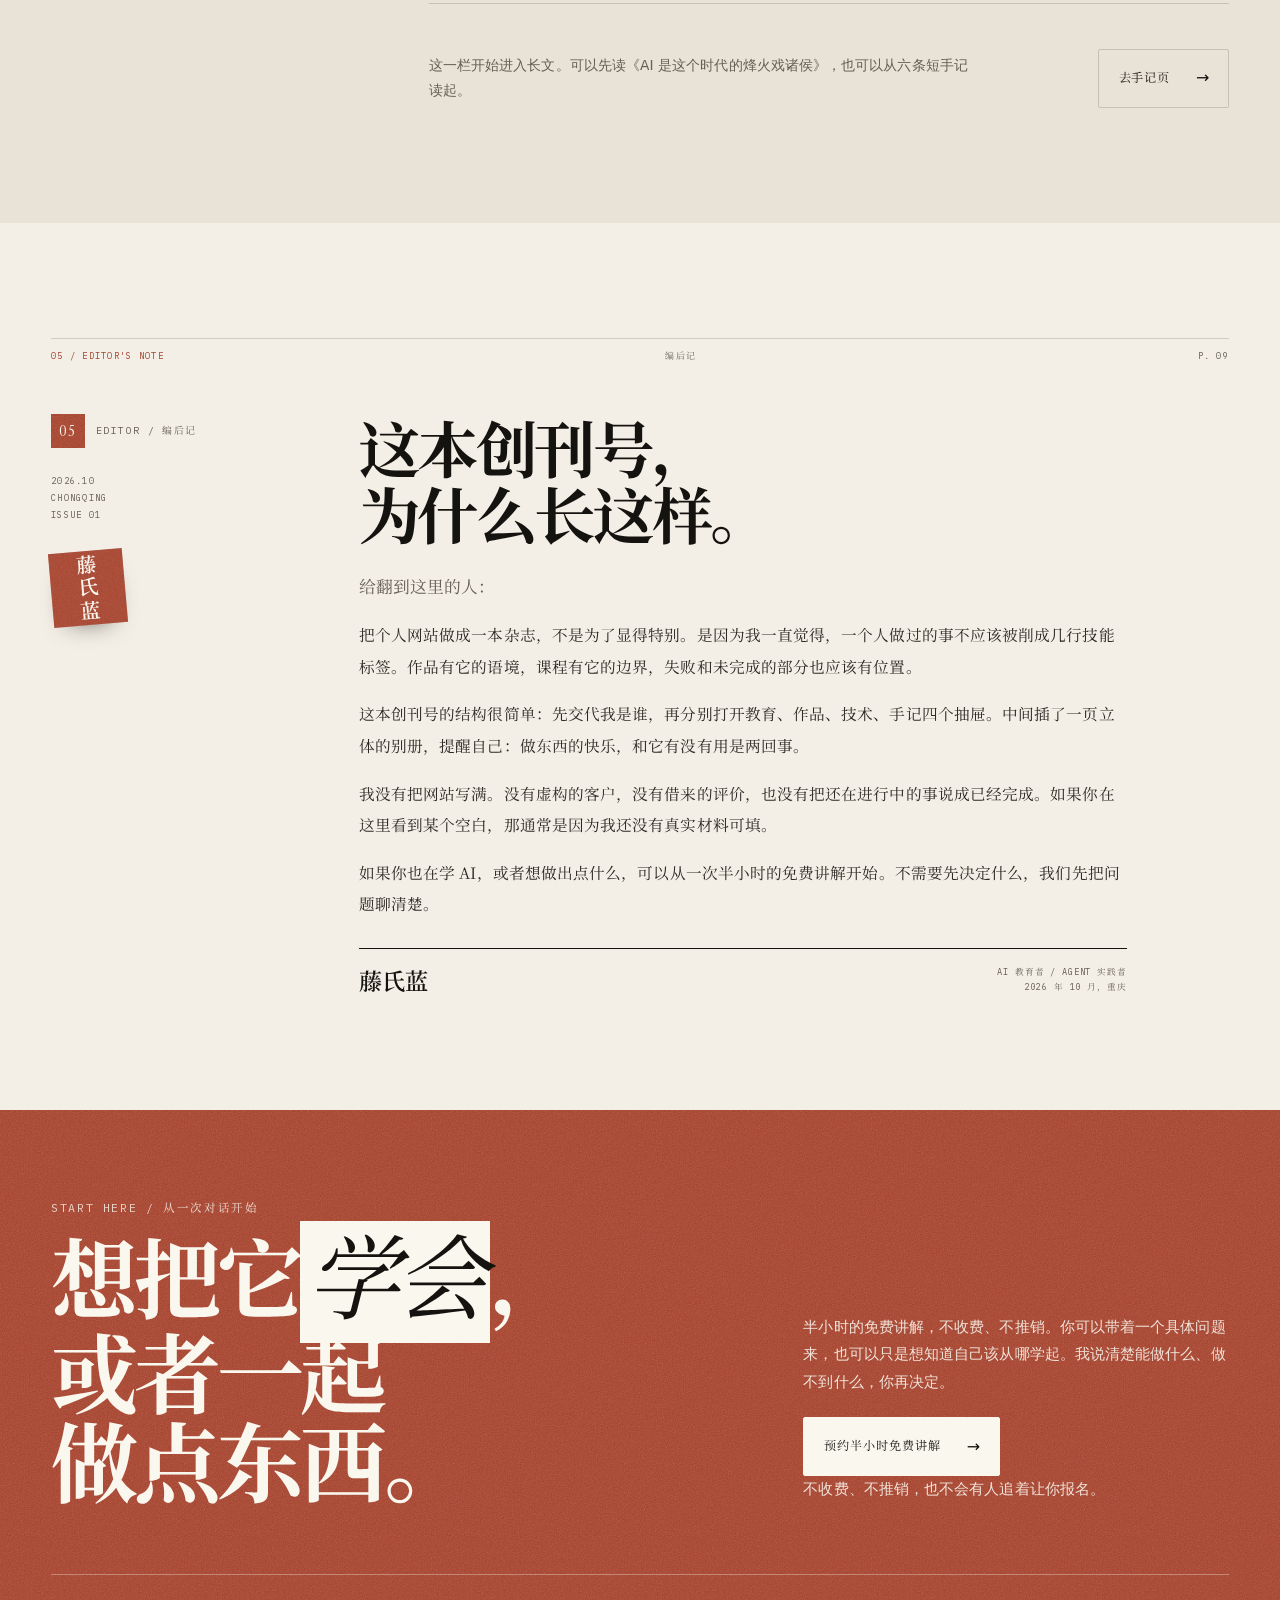
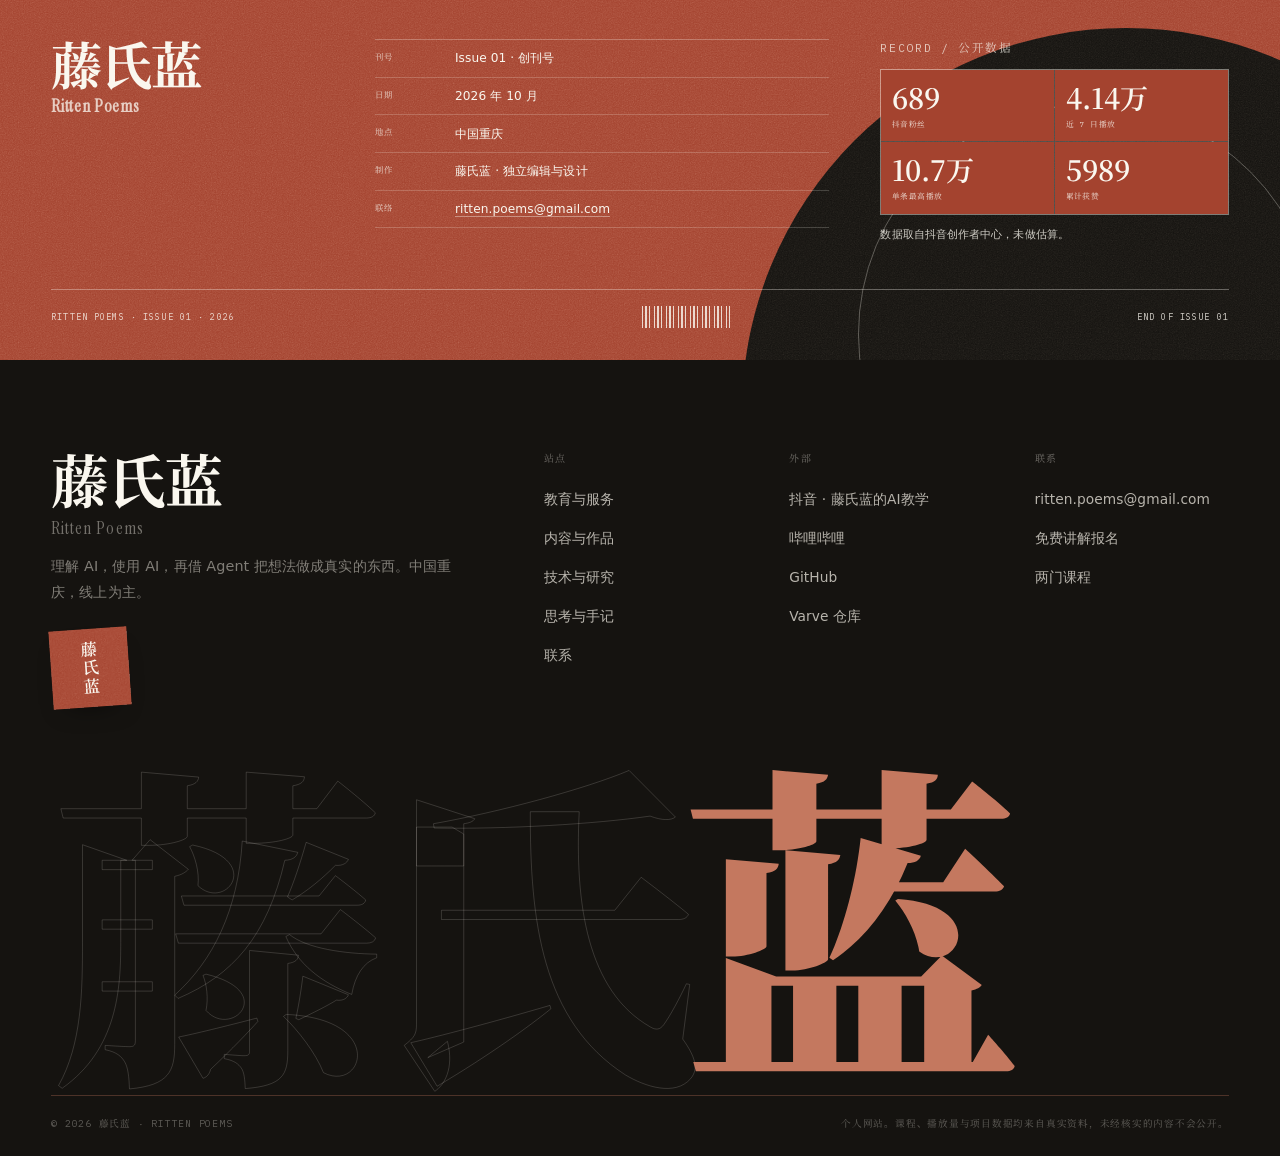
==== commit 5e2e483e: "手记新增长文：AI 是这个时代的烽火戏诸侯 复用现有长文模板新增第二篇手记，并补上手记页、首页入口与字体子集。" ====
--- a/web/index.html
+++ b/web/index.html
@@ -478,6 +478,13 @@
 
         <div>
           <ul class="issue-notes__list">
+            <li>
+              <a href="notes/ai-beacon.html">
+                <span>08</span>
+                <div><h3>AI 是这个时代的烽火戏诸侯</h3><p>长文 · 关于信任、营销，以及我自己也在卖这套东西。</p></div>
+                <b>↗</b>
+              </a>
+            </li>
             <li>
               <a href="notes/workflow-decomposition.html">
                 <span>07</span>
@@ -509,7 +516,7 @@
           </ul>
 
           <div class="issue-notes__foot">
-            <p>这一栏开始进入长文。可以先读《拆解专业工作流程》，也可以从六条短手记读起。</p>
+            <p>这一栏开始进入长文。可以先读《AI 是这个时代的烽火戏诸侯》，也可以从六条短手记读起。</p>
             <a class="btn btn--ghost" href="notes.html">去手记页 <span class="arw">→</span></a>
           </div>
         </div>
